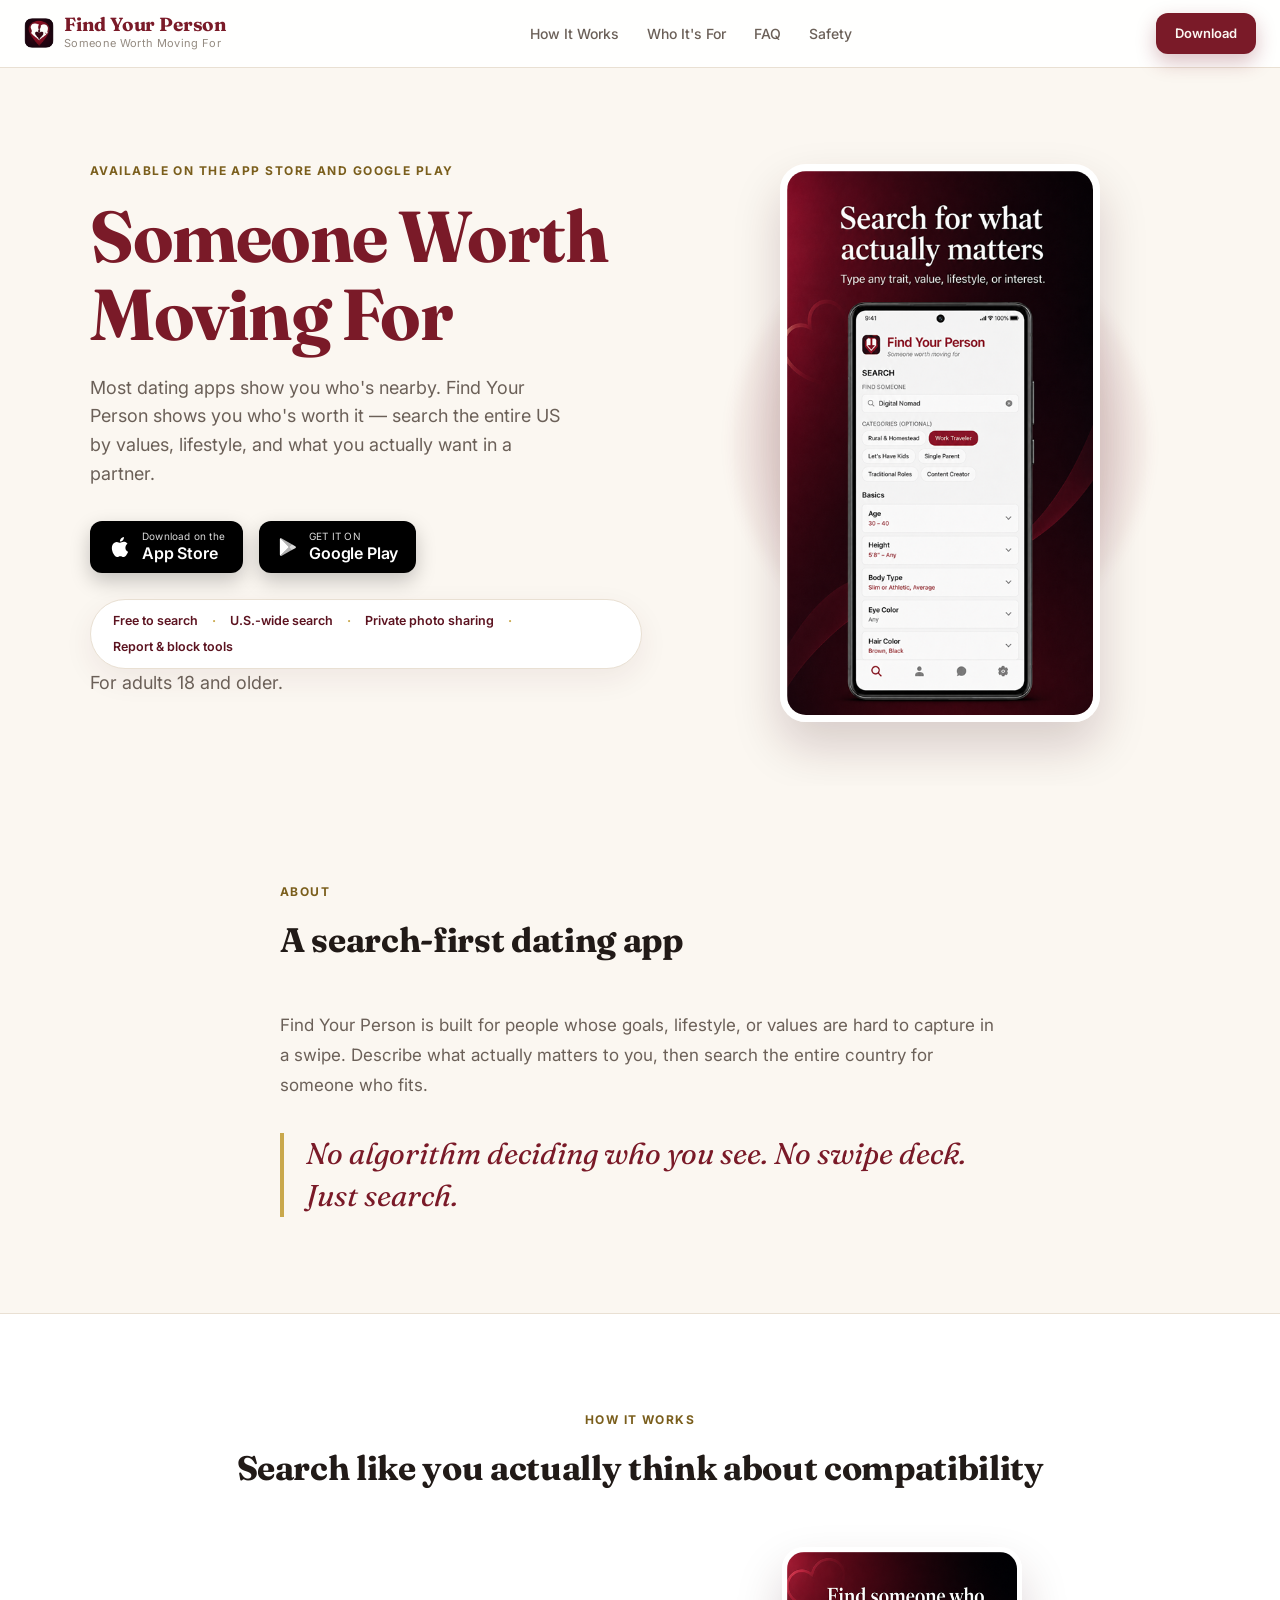
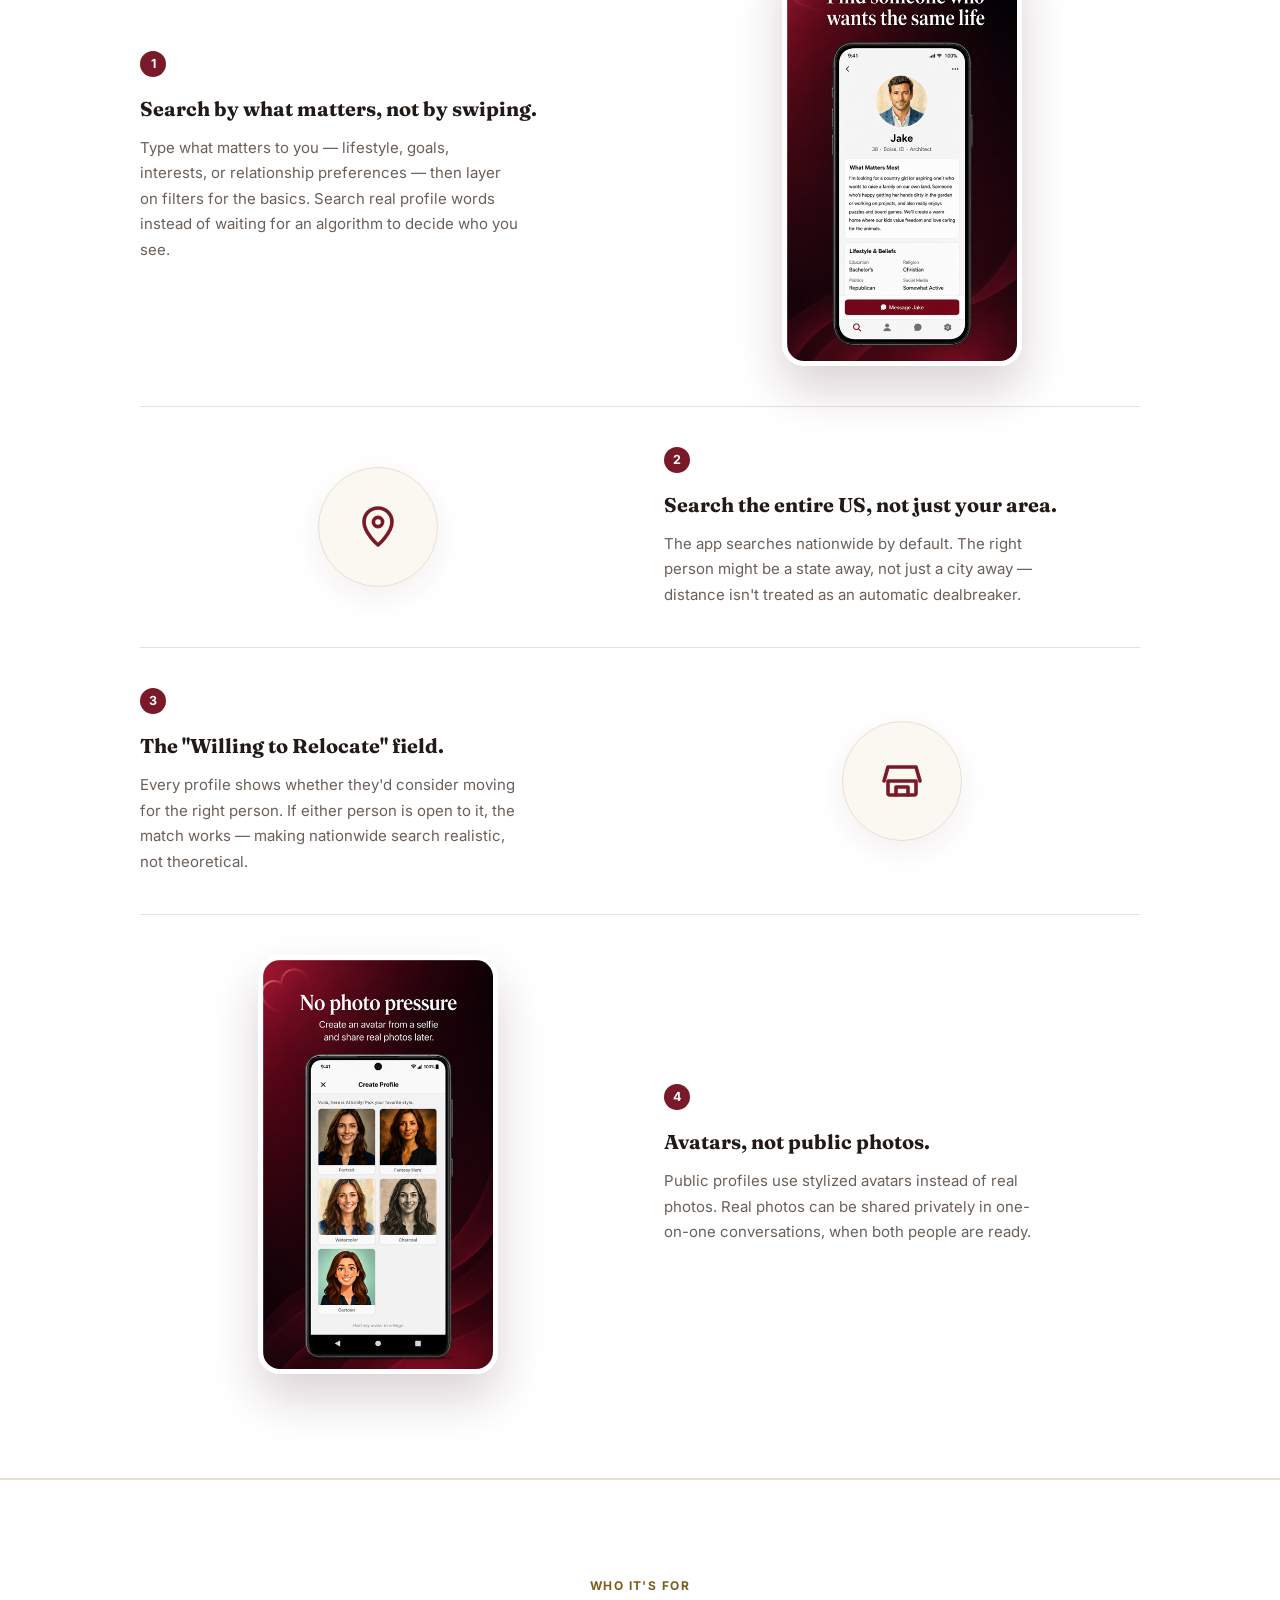
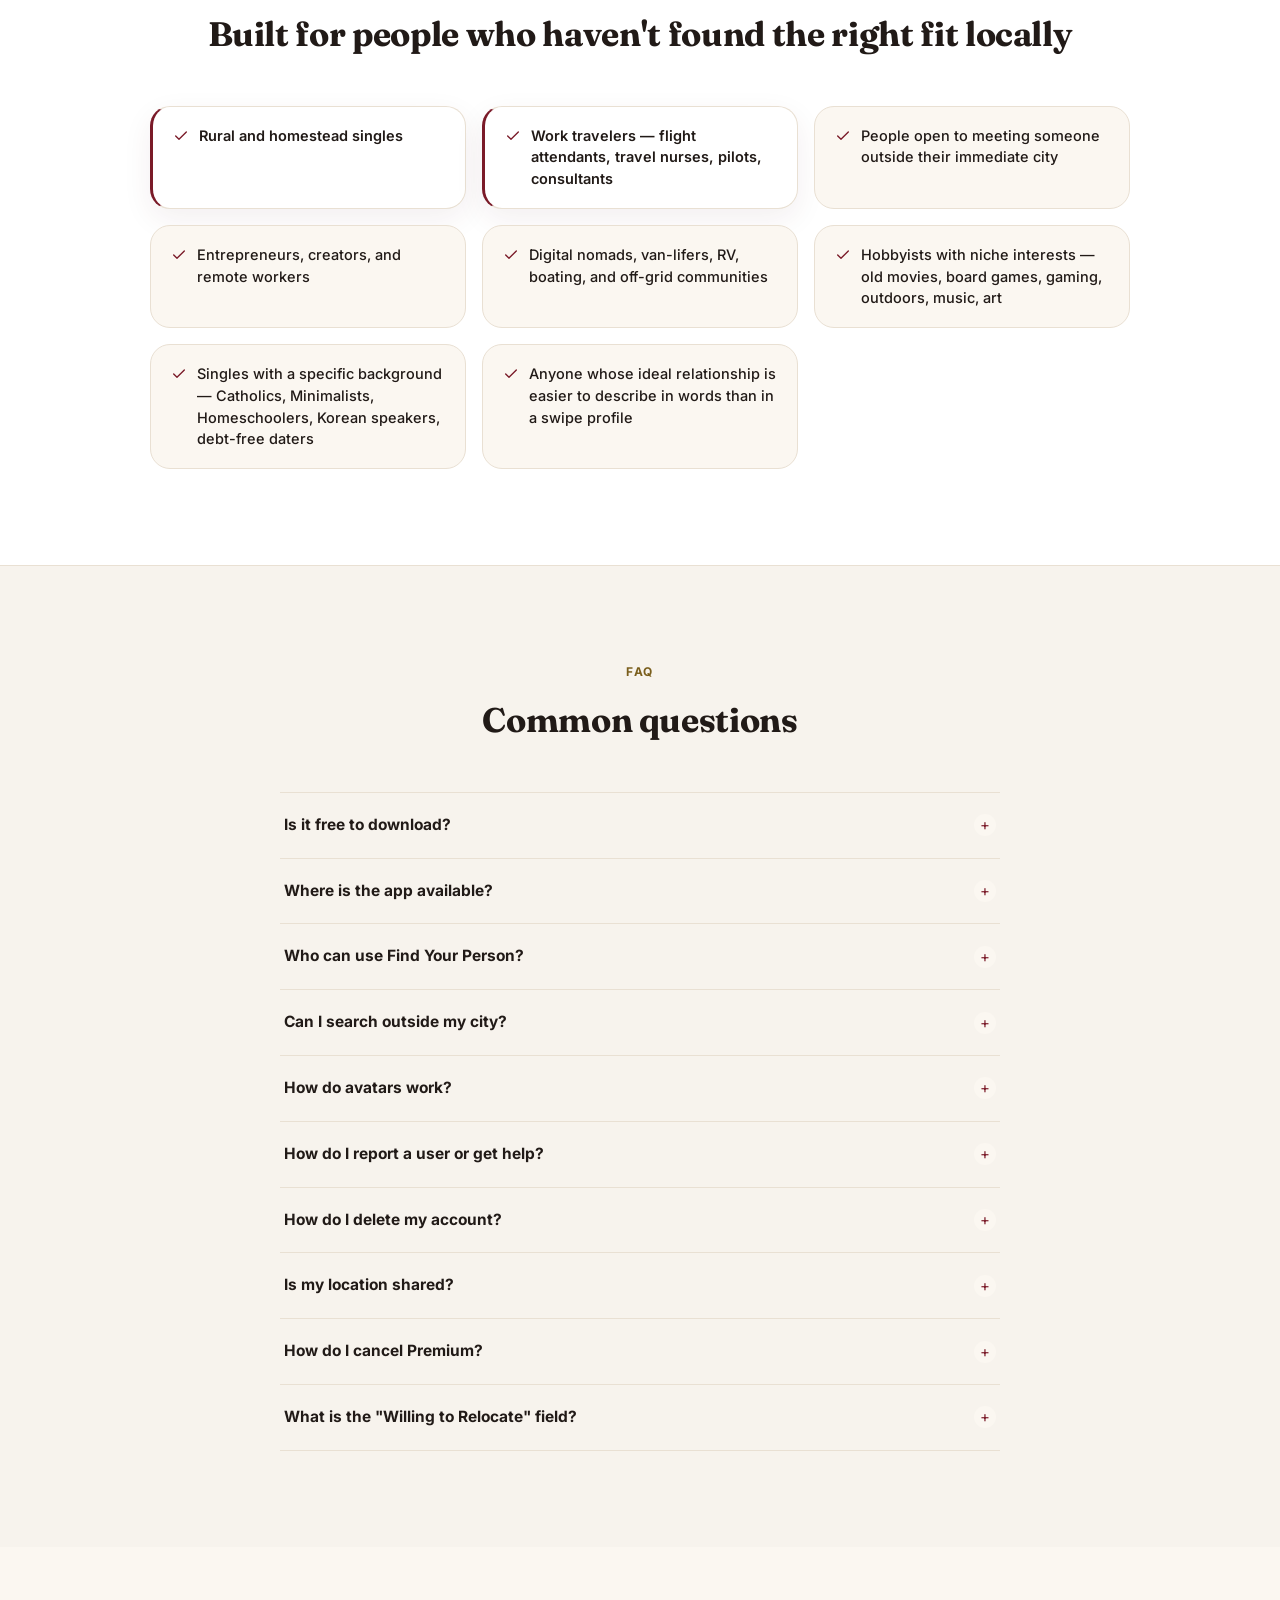
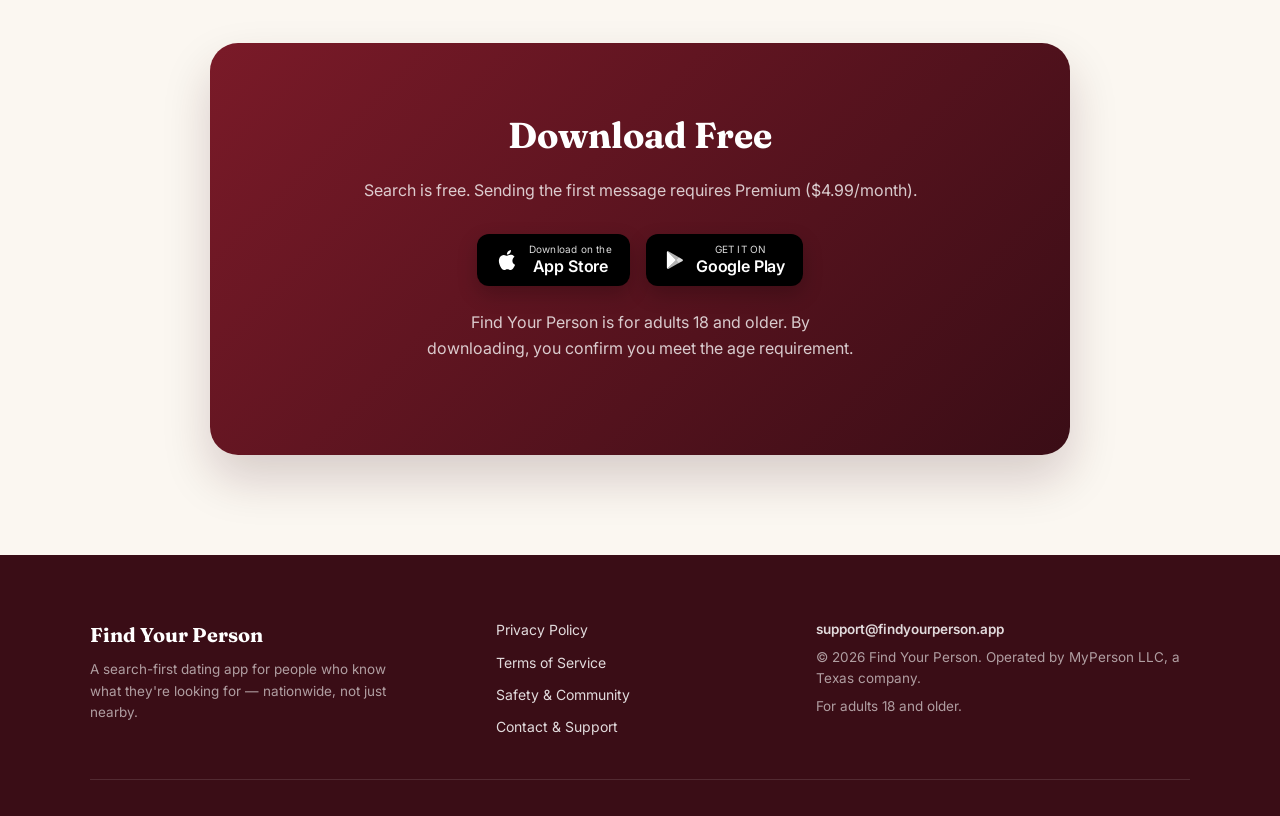
==== index.html @ e1aec599 "Fix rendering bugs and restore spec-accurate copy from the redesign Icons were sized only via percen" ====
<!DOCTYPE html>
<html lang="en">
<head>
  <meta charset="UTF-8" />
  <meta name="viewport" content="width=device-width, initial-scale=1.0" />
  <title>Find Your Person — Search-First Dating App | Someone Worth Moving For</title>
  <meta name="description" content="A dating app that lets you search the entire US by values, lifestyle, and interests — not just location. Find someone truly compatible, not just nearby. For adults 18 and older." />

  <link rel="icon" type="image/svg+xml" href="favicon.svg" />
  <link rel="icon" type="image/png" sizes="32x32" href="favicon-32.png" />
  <link rel="icon" type="image/png" sizes="16x16" href="favicon-16.png" />
  <link rel="apple-touch-icon" sizes="180x180" href="apple-touch-icon.png" />

  <!-- Smart App Banner (iOS Safari) -->
  <meta name="apple-itunes-app" content="app-id=6770636823" />

  <!-- OpenGraph -->
  <meta property="og:type" content="website" />
  <meta property="og:url" content="https://findyourperson.app/" />
  <meta property="og:title" content="Find Your Person — Someone Worth Moving For" />
  <meta property="og:description" content="Search the entire US by values, lifestyle, and interests. Find someone truly compatible, not just nearby. For adults 18 and older." />
  <meta property="og:image" content="https://findyourperson.app/img/og-preview.png" />
  <meta property="og:image:width" content="1200" />
  <meta property="og:image:height" content="630" />
  <meta property="og:site_name" content="Find Your Person" />

  <!-- Twitter -->
  <meta name="twitter:card" content="summary_large_image" />
  <meta name="twitter:title" content="Find Your Person — Someone Worth Moving For" />
  <meta name="twitter:description" content="Search the entire US by values, lifestyle, and interests. For adults 18 and older." />
  <meta name="twitter:image" content="https://findyourperson.app/img/og-preview.png" />

  <link rel="preconnect" href="https://fonts.googleapis.com" />
  <link rel="preconnect" href="https://fonts.gstatic.com" crossorigin />
  <link href="https://fonts.googleapis.com/css2?family=Fraunces:opsz,wght@9..144,600;9..144,700&family=Inter:wght@400;500;600;700&display=swap" rel="stylesheet" />

  <link rel="stylesheet" href="styles.css" />

  <script type="application/ld+json">
  {
    "@context": "https://schema.org",
    "@type": "FAQPage",
    "mainEntity": [
      {
        "@type": "Question",
        "name": "Is it free to download?",
        "acceptedAnswer": { "@type": "Answer", "text": "Yes. Find Your Person is free to download and free to search. Sending the first message to someone requires a Premium subscription ($4.99/month). Replying to messages is always free." }
      },
      {
        "@type": "Question",
        "name": "Where is the app available?",
        "acceptedAnswer": { "@type": "Answer", "text": "Find Your Person is available now on both iOS and Android — download it on the App Store or get it on Google Play." }
      },
      {
        "@type": "Question",
        "name": "Who can use Find Your Person?",
        "acceptedAnswer": { "@type": "Answer", "text": "Find Your Person is for adults 18 and older only. You must confirm your age at sign-up. Users who do not meet the age requirement are not permitted to use the service." }
      },
      {
        "@type": "Question",
        "name": "Can I search outside my city?",
        "acceptedAnswer": { "@type": "Answer", "text": "Yes — that's the point. The app searches the entire United States by default, not just your local area. You can find compatible people across any city or state." }
      },
      {
        "@type": "Question",
        "name": "How do avatars work?",
        "acceptedAnswer": { "@type": "Answer", "text": "Instead of public photos, Find Your Person creates a stylized AI avatar from a selfie you upload. Your avatar — not your real photo — is what appears on your public profile. You can choose to share real photos privately in one-on-one conversations once you're ready." }
      },
      {
        "@type": "Question",
        "name": "How do I report a user or get help?",
        "acceptedAnswer": { "@type": "Answer", "text": "You can report any user directly from their profile inside the app. For additional help, email us at support@findyourperson.app. We aim to respond within 1–2 business days." }
      },
      {
        "@type": "Question",
        "name": "How do I delete my account?",
        "acceptedAnswer": { "@type": "Answer", "text": "You can delete your account from inside the app. For help, email support@findyourperson.app." }
      },
      {
        "@type": "Question",
        "name": "Is my location shared?",
        "acceptedAnswer": { "@type": "Answer", "text": "Your exact address is never shared. Other users only see a general area based on your zip code, and you can hide it down to state-level in Settings → Privacy. See our Privacy Policy for full details." }
      },
      {
        "@type": "Question",
        "name": "How do I cancel Premium?",
        "acceptedAnswer": { "@type": "Answer", "text": "On iOS, Premium subscriptions are managed through your Apple account and can be canceled in iOS subscription settings. On Android, they're managed through your Google account and can be canceled in Google Play subscription settings." }
      },
      {
        "@type": "Question",
        "name": "What is the \"Willing to Relocate\" field?",
        "acceptedAnswer": { "@type": "Answer", "text": "Every profile includes a field indicating whether the person would consider relocating for the right relationship. If either person is willing to move, the match is viable — it's what makes nationwide compatibility realistic rather than theoretical." }
      }
    ]
  }
  </script>
</head>
<body>

  <nav>
    <a class="nav-brand" href="index.html">
      <img class="nav-icon" src="icon-192.png" alt="" width="30" height="30" />
      <span class="nav-brand-text">
        <span class="wordmark">Find Your Person</span>
        <span class="tagline">Someone Worth Moving For</span>
      </span>
    </a>
    <ul class="nav-links">
      <li><a href="#how-it-works">How It Works</a></li>
      <li><a href="#who-its-for">Who It's For</a></li>
      <li><a href="#faq">FAQ</a></li>
      <li><a href="safety.html">Safety</a></li>
    </ul>
    <a class="btn btn-primary btn-sm" href="#get-the-app">Download</a>
  </nav>

  <!-- HERO -->
  <section class="hero">
    <div class="hero-inner">
      <div class="hero-grid">
        <div class="hero-copy">
          <span class="hero-eyebrow">Available on the App Store and Google Play</span>
          <h1>Someone Worth Moving For</h1>
          <p>
            Most dating apps show you who's nearby. Find Your Person shows you who's worth
            it — search the entire US by values, lifestyle, and what you actually want in
            a partner.
          </p>
          <div class="badge-row" id="get-the-app">
            <a class="store-badge" href="https://apps.apple.com/app/find-your-person/id6770636823" target="_blank" rel="noopener">
              <svg width="24" height="24" viewBox="0 0 24 24" fill="white"><path d="M18.71 19.5c-.83 1.24-1.71 2.45-3.05 2.47-1.34.03-1.77-.79-3.29-.79-1.53 0-2 .77-3.27.82-1.31.05-2.3-1.32-3.14-2.53C4.25 17 2.94 12.45 4.7 9.39c.87-1.52 2.43-2.48 4.12-2.51 1.28-.02 2.5.87 3.29.87.78 0 2.26-1.07 3.8-.91.65.03 2.47.26 3.64 1.98-.09.06-2.17 1.28-2.15 3.81.03 3.02 2.65 4.03 2.68 4.04-.03.07-.42 1.44-1.38 2.83M13 3.5c.73-.83 1.94-1.46 2.94-1.5.13 1.17-.34 2.35-1.04 3.19-.69.85-1.83 1.51-2.95 1.42-.15-1.15.41-2.35 1.05-3.11z"/></svg>
              <span>
                <span class="badge-label">Download on the</span>
                <span class="badge-store">App Store</span>
              </span>
            </a>
            <a class="store-badge" href="https://play.google.com/store/apps/details?id=com.myperson" target="_blank" rel="noopener">
              <svg width="22" height="22" viewBox="0 0 24 24" fill="white"><path d="M3.61 2.51c-.31.32-.5.82-.5 1.46v16.06c0 .64.19 1.14.5 1.46l.11.1L13 12.32v-.24L3.72 2.41l-.11.1z"/><path d="M16.13 15.47l-3.13-3.15v-.24l3.13-3.15.07.04 3.71 2.11c1.06.6 1.06 1.59 0 2.19l-3.71 2.11-.07.09z" opacity=".85"/><path d="M16.2 15.38L13 12.2 3.61 21.62c.35.37.93.42 1.58.05l11.01-6.29" opacity=".7"/><path d="M16.2 9.02L5.19 2.73c-.65-.37-1.23-.32-1.58.05L13 12.2l3.2-3.18z" opacity=".7"/></svg>
              <span>
                <span class="badge-label">GET IT ON</span>
                <span class="badge-store">Google Play</span>
              </span>
            </a>
          </div>
          <div class="trust-strip">
            <span>Free to search</span><span class="dot">&middot;</span>
            <span>U.S.-wide search</span><span class="dot">&middot;</span>
            <span>Private photo sharing</span><span class="dot">&middot;</span>
            <span>Report &amp; block tools</span>
          </div>
          <p class="hero-age-note">For adults 18 and older.</p>
        </div>
        <div class="hero-visual">
          <div class="hero-glow"></div>
          <div class="phone-frame">
            <img class="phone-main-single" src="img/screenshot-search.png" alt="Search screen — search the entire US by values and lifestyle" width="320" height="569" />
          </div>
        </div>
      </div>
    </div>
  </section>

  <!-- ABOUT -->
  <section class="about-section">
    <div class="about-inner">
      <p class="section-label">About</p>
      <h2 class="section-title">A search-first dating app</h2>
      <p class="about-body">
        Find Your Person is built for people whose goals, lifestyle, or values are hard to
        capture in a swipe. Describe what actually matters to you, then search the entire
        country for someone who fits.
      </p>
      <p class="about-quote">No algorithm deciding who you see. No swipe deck. Just search.</p>
    </div>
  </section>

  <!-- HOW IT WORKS -->
  <section class="explainer" id="how-it-works">
    <div class="explainer-inner">
      <p class="section-label">How It Works</p>
      <h2 class="section-title">Search like you actually think about compatibility</h2>
      <div class="steps-list">

        <div class="step-row">
          <div class="step-text">
            <span class="step-number">1</span>
            <strong>Search by what matters, not by swiping.</strong>
            <p>Type what matters to you — lifestyle, goals, interests, or relationship preferences — then layer on filters for the basics. Search real profile words instead of waiting for an algorithm to decide who you see.</p>
          </div>
          <div class="step-visual">
            <img class="phone-screen" src="img/screenshot-profile.png" alt="Profile view showing detailed lifestyle and personality information" width="260" height="462" />
          </div>
        </div>

        <div class="step-row step-row--reverse">
          <div class="step-text">
            <span class="step-number">2</span>
            <strong>Search the entire US, not just your area.</strong>
            <p>The app searches nationwide by default. The right person might be a state away, not just a city away — distance isn't treated as an automatic dealbreaker.</p>
          </div>
          <div class="step-visual step-visual--icon">
            <span class="step-icon-lg" aria-hidden="true">
              <svg class="icon" width="48" height="48" viewBox="0 0 24 24" fill="none" stroke="currentColor" stroke-width="1.8" stroke-linecap="round" stroke-linejoin="round"><path d="M12 21s-7-6.1-7-11.5A7 7 0 0 1 19 9.5C19 14.9 12 21 12 21z"/><circle cx="12" cy="9.5" r="2.3"/></svg>
            </span>
          </div>
        </div>

        <div class="step-row">
          <div class="step-text">
            <span class="step-number">3</span>
            <strong>The "Willing to Relocate" field.</strong>
            <p>Every profile shows whether they'd consider moving for the right person. If either person is open to it, the match works — making nationwide search realistic, not theoretical.</p>
          </div>
          <div class="step-visual step-visual--icon">
            <span class="step-icon-lg" aria-hidden="true">
              <svg class="icon" width="48" height="48" viewBox="0 0 24 24" fill="none" stroke="currentColor" stroke-width="1.8" stroke-linecap="round" stroke-linejoin="round"><path d="M3 12l2-7h14l2 7"/><path d="M5 12h14v6a1 1 0 0 1-1 1H6a1 1 0 0 1-1-1v-6z"/><path d="M9 19v-4h6v4"/></svg>
            </span>
          </div>
        </div>

        <div class="step-row step-row--reverse">
          <div class="step-text">
            <span class="step-number">4</span>
            <strong>Avatars, not public photos.</strong>
            <p>Public profiles use stylized avatars instead of real photos. Real photos can be shared privately in one-on-one conversations, when both people are ready.</p>
          </div>
          <div class="step-visual">
            <img class="phone-screen" src="img/screenshot-avatars.png" alt="AI avatar selection — choose a style generated from your selfie" width="260" height="462" />
          </div>
        </div>

      </div>
    </div>
  </section>

  <!-- WHO IT'S FOR -->
  <section class="who-section" id="who-its-for">
    <div class="who-inner">
      <p class="section-label">Who It's For</p>
      <h2 class="section-title">Built for people who haven't found the right fit locally</h2>
      <div class="who-grid">
        <div class="who-item who-item--priority">
          <svg class="icon" width="16" height="16" viewBox="0 0 24 24" fill="none" stroke="currentColor" stroke-width="2" stroke-linecap="round" stroke-linejoin="round"><path d="M20 6L9 17l-5-5"/></svg>
          Rural and homestead singles
        </div>
        <div class="who-item who-item--priority">
          <svg class="icon" width="16" height="16" viewBox="0 0 24 24" fill="none" stroke="currentColor" stroke-width="2" stroke-linecap="round" stroke-linejoin="round"><path d="M20 6L9 17l-5-5"/></svg>
          Work travelers — flight attendants, travel nurses, pilots, consultants
        </div>
        <div class="who-item">
          <svg class="icon" width="16" height="16" viewBox="0 0 24 24" fill="none" stroke="currentColor" stroke-width="2" stroke-linecap="round" stroke-linejoin="round"><path d="M20 6L9 17l-5-5"/></svg>
          People open to meeting someone outside their immediate city
        </div>
        <div class="who-item">
          <svg class="icon" width="16" height="16" viewBox="0 0 24 24" fill="none" stroke="currentColor" stroke-width="2" stroke-linecap="round" stroke-linejoin="round"><path d="M20 6L9 17l-5-5"/></svg>
          Entrepreneurs, creators, and remote workers
        </div>
        <div class="who-item">
          <svg class="icon" width="16" height="16" viewBox="0 0 24 24" fill="none" stroke="currentColor" stroke-width="2" stroke-linecap="round" stroke-linejoin="round"><path d="M20 6L9 17l-5-5"/></svg>
          Digital nomads, van-lifers, RV, boating, and off-grid communities
        </div>
        <div class="who-item">
          <svg class="icon" width="16" height="16" viewBox="0 0 24 24" fill="none" stroke="currentColor" stroke-width="2" stroke-linecap="round" stroke-linejoin="round"><path d="M20 6L9 17l-5-5"/></svg>
          Hobbyists with niche interests — old movies, board games, gaming, outdoors, music, art
        </div>
        <div class="who-item">
          <svg class="icon" width="16" height="16" viewBox="0 0 24 24" fill="none" stroke="currentColor" stroke-width="2" stroke-linecap="round" stroke-linejoin="round"><path d="M20 6L9 17l-5-5"/></svg>
          Singles with a specific background — Catholics, Minimalists, Homeschoolers, Korean speakers, debt-free daters
        </div>
        <div class="who-item">
          <svg class="icon" width="16" height="16" viewBox="0 0 24 24" fill="none" stroke="currentColor" stroke-width="2" stroke-linecap="round" stroke-linejoin="round"><path d="M20 6L9 17l-5-5"/></svg>
          Anyone whose ideal relationship is easier to describe in words than in a swipe profile
        </div>
      </div>
    </div>
  </section>

  <!-- FAQ -->
  <section class="faq-section" id="faq">
    <div class="faq-inner">
      <p class="section-label">FAQ</p>
      <h2 class="section-title">Common questions</h2>
      <div class="faq-list">
        <details class="faq-item">
          <summary>Is it free to download?<span class="chevron"></span></summary>
          <div class="faq-a">Yes. Find Your Person is free to download and free to search. Sending the first message to someone requires a Premium subscription ($4.99/month). Replying to messages is always free.</div>
        </details>
        <details class="faq-item">
          <summary>Where is the app available?<span class="chevron"></span></summary>
          <div class="faq-a">Find Your Person is available now on both iOS and Android — <a href="https://apps.apple.com/app/find-your-person/id6770636823" target="_blank" rel="noopener">download it on the App Store</a> or <a href="https://play.google.com/store/apps/details?id=com.myperson" target="_blank" rel="noopener">get it on Google Play</a>.</div>
        </details>
        <details class="faq-item">
          <summary>Who can use Find Your Person?<span class="chevron"></span></summary>
          <div class="faq-a">Find Your Person is for adults 18 and older only. You must confirm your age at sign-up. Users who do not meet the age requirement are not permitted to use the service.</div>
        </details>
        <details class="faq-item">
          <summary>Can I search outside my city?<span class="chevron"></span></summary>
          <div class="faq-a">Yes — that's the point. The app searches the entire United States by default, not just your local area. You can find compatible people across any city or state.</div>
        </details>
        <details class="faq-item">
          <summary>How do avatars work?<span class="chevron"></span></summary>
          <div class="faq-a">Instead of public photos, Find Your Person creates a stylized AI avatar from a selfie you upload. Your avatar — not your real photo — is what appears on your public profile. You can choose to share real photos privately in one-on-one conversations once you're ready.</div>
        </details>
        <details class="faq-item">
          <summary>How do I report a user or get help?<span class="chevron"></span></summary>
          <div class="faq-a">You can report any user directly from their profile inside the app. For additional help, email us at <a href="mailto:support@findyourperson.app">support@findyourperson.app</a>. We aim to respond within 1–2 business days.</div>
        </details>
        <details class="faq-item">
          <summary>How do I delete my account?<span class="chevron"></span></summary>
          <div class="faq-a">You can delete your account from inside the app. For help, email <a href="mailto:support@findyourperson.app">support@findyourperson.app</a>.</div>
        </details>
        <details class="faq-item">
          <summary>Is my location shared?<span class="chevron"></span></summary>
          <div class="faq-a">Your exact address is never shared. Other users only see a general area based on your zip code, and you can hide it down to state-level in Settings → Privacy. See our <a href="privacy.html">Privacy Policy</a> for full details.</div>
        </details>
        <details class="faq-item">
          <summary>How do I cancel Premium?<span class="chevron"></span></summary>
          <div class="faq-a">On iOS, Premium subscriptions are managed through your Apple account and can be canceled in iOS subscription settings. On Android, they're managed through your Google account and can be canceled in Google Play subscription settings.</div>
        </details>
        <details class="faq-item">
          <summary>What is the "Willing to Relocate" field?<span class="chevron"></span></summary>
          <div class="faq-a">Every profile includes a field indicating whether the person would consider relocating for the right relationship. If either person is willing to move, the match is viable — it's what makes nationwide compatibility realistic rather than theoretical.</div>
        </details>
      </div>
    </div>
  </section>

  <!-- CTA -->
  <section class="cta-section">
    <div class="cta-panel">
      <h2>Download Free</h2>
      <p>Search is free. Sending the first message requires Premium ($4.99/month).</p>
      <div class="badge-row">
        <a href="https://apps.apple.com/app/find-your-person/id6770636823" class="store-badge" target="_blank" rel="noopener">
          <svg width="24" height="24" viewBox="0 0 24 24" fill="white"><path d="M18.71 19.5c-.83 1.24-1.71 2.45-3.05 2.47-1.34.03-1.77-.79-3.29-.79-1.53 0-2 .77-3.27.82-1.31.05-2.3-1.32-3.14-2.53C4.25 17 2.94 12.45 4.7 9.39c.87-1.52 2.43-2.48 4.12-2.51 1.28-.02 2.5.87 3.29.87.78 0 2.26-1.07 3.8-.91.65.03 2.47.26 3.64 1.98-.09.06-2.17 1.28-2.15 3.81.03 3.02 2.65 4.03 2.68 4.04-.03.07-.42 1.44-1.38 2.83M13 3.5c.73-.83 1.94-1.46 2.94-1.5.13 1.17-.34 2.35-1.04 3.19-.69.85-1.83 1.51-2.95 1.42-.15-1.15.41-2.35 1.05-3.11z"/></svg>
          <span>
            <span class="badge-label">Download on the</span>
            <span class="badge-store">App Store</span>
          </span>
        </a>
        <a href="https://play.google.com/store/apps/details?id=com.myperson" class="store-badge" target="_blank" rel="noopener">
          <svg width="22" height="22" viewBox="0 0 24 24" fill="white"><path d="M3.61 2.51c-.31.32-.5.82-.5 1.46v16.06c0 .64.19 1.14.5 1.46l.11.1L13 12.32v-.24L3.72 2.41l-.11.1z"/><path d="M16.13 15.47l-3.13-3.15v-.24l3.13-3.15.07.04 3.71 2.11c1.06.6 1.06 1.59 0 2.19l-3.71 2.11-.07.09z" opacity=".85"/><path d="M16.2 15.38L13 12.2 3.61 21.62c.35.37.93.42 1.58.05l11.01-6.29" opacity=".7"/><path d="M16.2 9.02L5.19 2.73c-.65-.37-1.23-.32-1.58.05L13 12.2l3.2-3.18z" opacity=".7"/></svg>
          <span>
            <span class="badge-label">GET IT ON</span>
            <span class="badge-store">Google Play</span>
          </span>
        </a>
      </div>
      <p class="cta-age-notice">Find Your Person is for adults 18 and older. By downloading, you confirm you meet the age requirement.</p>
    </div>
  </section>

  <footer>
    <div class="footer-grid">
      <div class="footer-brand">
        <span class="wordmark">Find Your Person</span>
        <p>A search-first dating app for people who know what they're looking for — nationwide, not just nearby.</p>
      </div>
      <div class="footer-links-col">
        <a href="privacy.html">Privacy Policy</a>
        <a href="terms.html">Terms of Service</a>
        <a href="safety.html">Safety &amp; Community</a>
        <a href="contact.html">Contact &amp; Support</a>
      </div>
      <div class="footer-contact-col">
        <a href="mailto:support@findyourperson.app">support@findyourperson.app</a>
        <span>&copy; <span id="year"></span> Find Your Person. Operated by MyPerson LLC, a Texas company.</span>
        <span>For adults 18 and older.</span>
      </div>
    </div>
  </footer>

  <script src="script.js"></script>
</body>
</html>
---- styles.css ----
*, *::before, *::after { box-sizing: border-box; margin: 0; padding: 0; }

:root {
  /* Color tokens */
  --burgundy: #7A1A28;
  --burgundy-dark: #5C1320;
  --burgundy-deep: #3A0D16;
  --gold: #C9A84C;         /* decorative accent only — fails AA on cream at small sizes */
  --gold-text: #7A5E1C;    /* AA-safe (5.7:1 on cream) — use for any small/bold gold text */
  --cream: #FBF7F1;
  --bg: #F7F3ED;
  --white: #FFFFFF;
  --ink: #211A17;
  --text: var(--ink);
  --text-secondary: #6B6058;
  --text-muted: #948B81;
  --border: #E9E0D3;
  --paper: var(--white);

  /* Shadow tokens */
  --shadow-card: 0 10px 30px rgba(90, 30, 40, 0.07);
  --shadow-lift: 0 24px 48px rgba(58, 13, 22, 0.18);

  /* Radius tokens */
  --radius-button: 12px;
  --radius-card: 20px;
  --radius-pill: 999px;

  /* Type */
  --font-display: 'Fraunces', Georgia, 'Times New Roman', serif;
  --font-body: 'Inter', -apple-system, BlinkMacSystemFont, 'Segoe UI', Roboto, Helvetica, Arial, sans-serif;

  /* Layout */
  --container-max: 1100px;
  --prose-max: 720px;
  --section-pad: 96px;
  --section-pad-mobile: 56px;
}

html { scroll-behavior: smooth; }

@media (prefers-reduced-motion: reduce) {
  html { scroll-behavior: auto; }
  *, *::before, *::after {
    animation-duration: 0.001ms !important;
    animation-iteration-count: 1 !important;
    transition-duration: 0.001ms !important;
    scroll-behavior: auto !important;
  }
}

body {
  font-family: var(--font-body);
  background: var(--cream);
  color: var(--text);
  line-height: 1.6;
  font-size: 1.0625rem;
  -webkit-font-smoothing: antialiased;
  text-rendering: optimizeLegibility;
}

a { color: inherit; }

h1, h2, h3, .font-display {
  font-family: var(--font-display);
}

/* Focus states — visible everywhere, always */
a:focus-visible,
button:focus-visible,
summary:focus-visible,
.store-badge:focus-visible,
.btn:focus-visible {
  outline: 2px solid var(--burgundy);
  outline-offset: 3px;
  border-radius: 4px;
}

/* Generic buttons */
.btn {
  display: inline-flex;
  align-items: center;
  justify-content: center;
  gap: 8px;
  padding: 12px 22px;
  border-radius: var(--radius-button);
  font-family: var(--font-body);
  font-weight: 600;
  font-size: 14px;
  text-decoration: none;
  border: 1.5px solid transparent;
  cursor: pointer;
  transition: transform 0.15s ease, box-shadow 0.15s ease, background 0.2s, color 0.2s;
}
.btn-primary { background: var(--burgundy); color: var(--cream); box-shadow: 0 8px 20px rgba(122,26,40,0.28); }
.btn-primary:hover { background: var(--burgundy-dark); transform: translateY(-1px); }
.btn-secondary { background: transparent; color: var(--burgundy); border-color: var(--burgundy); }
.btn-secondary:hover { background: var(--burgundy); color: var(--cream); }
.btn-sm { padding: 9px 18px; font-size: 13px; }

/* NAV */
nav {
  background: rgba(255, 255, 255, 0.92);
  backdrop-filter: blur(10px);
  -webkit-backdrop-filter: blur(10px);
  border-bottom: 1px solid var(--border);
  padding: 0 24px;
  display: flex;
  align-items: center;
  justify-content: space-between;
  gap: 20px;
  height: 68px;
  position: sticky;
  top: 0;
  z-index: 100;
  transition: box-shadow 0.2s;
}

.nav-brand {
  display: flex;
  align-items: center;
  gap: 10px;
  text-decoration: none;
}

.nav-icon {
  width: 30px;
  height: 30px;
  border-radius: 8px;
  display: block;
}

.nav-brand-text {
  display: flex;
  flex-direction: column;
}

.nav-brand .wordmark {
  font-family: var(--font-display);
  font-size: 19px;
  font-weight: 700;
  color: var(--burgundy);
  letter-spacing: -0.01em;
  line-height: 1.1;
}

.nav-brand .tagline {
  font-size: 11px;
  color: var(--text-muted);
  letter-spacing: 0.03em;
}

.nav-links {
  display: flex;
  align-items: center;
  gap: 28px;
  list-style: none;
  flex: 1;
  justify-content: center;
}

.nav-links a {
  text-decoration: none;
  font-size: 14px;
  font-weight: 500;
  color: var(--text-secondary);
  transition: color 0.2s;
}

.nav-links a:hover { color: var(--burgundy); }

/* HERO */
.hero {
  position: relative;
  padding: 88px 24px 56px;
  overflow: hidden;
}

.hero-inner {
  max-width: var(--container-max);
  margin: 0 auto;
  position: relative;
  z-index: 1;
}

.hero-grid {
  display: grid;
  grid-template-columns: 1.05fr 0.95fr;
  gap: 48px;
  align-items: center;
}

.hero-copy { text-align: left; }

.hero-eyebrow {
  display: inline-block;
  font-size: 12px;
  font-weight: 700;
  letter-spacing: 0.12em;
  text-transform: uppercase;
  color: var(--gold-text);
  margin-bottom: 18px;
}

.hero h1 {
  font-size: clamp(2.5rem, 6vw, 4.5rem);
  font-weight: 700;
  color: var(--burgundy);
  line-height: 1.08;
  margin-bottom: 20px;
  letter-spacing: -0.02em;
}

.hero-copy p {
  font-size: 18px;
  color: var(--text-secondary);
  max-width: 480px;
  margin: 0 0 32px;
}

.badge-row {
  display: flex;
  align-items: center;
  gap: 16px;
  flex-wrap: wrap;
}

/* Official-style store badges: black, consistent height, brand marks */
.store-badge {
  display: inline-flex;
  align-items: center;
  gap: 10px;
  height: 52px;
  box-sizing: border-box;
  background: #000000;
  color: var(--white);
  text-decoration: none;
  padding: 0 18px;
  border-radius: var(--radius-button);
  font-family: var(--font-body);
  line-height: 1.3;
  box-shadow: 0 8px 20px rgba(0,0,0,0.22);
  transition: transform 0.15s ease, box-shadow 0.15s ease, background 0.2s;
}

.store-badge:hover { background: #1c1c1c; transform: translateY(-1px); box-shadow: 0 10px 24px rgba(0,0,0,0.28); }

.store-badge svg { flex-shrink: 0; }

.store-badge .badge-label { font-size: 10px; opacity: 0.85; display: block; letter-spacing: 0.02em; }
.store-badge .badge-store { font-size: 16px; font-weight: 600; display: block; letter-spacing: -0.01em; }

/* TRUST STRIP */
.trust-strip {
  display: flex;
  flex-wrap: wrap;
  align-items: center;
  gap: 6px 14px;
  background: var(--white);
  border: 1px solid var(--border);
  border-radius: var(--radius-pill);
  padding: 11px 22px;
  margin: 26px 0 0;
  width: fit-content;
  max-width: 100%;
  box-shadow: var(--shadow-card);
}

.trust-strip span {
  font-size: 12.5px;
  font-weight: 600;
  color: var(--burgundy-dark);
  white-space: nowrap;
}

.trust-strip .dot {
  color: var(--gold);
  font-weight: 700;
}

.hero-age-note {
  font-size: 12.5px;
  color: var(--text-muted);
  margin-top: 14px;
}

/* HERO VISUAL */
.hero-visual {
  position: relative;
  display: flex;
  align-items: center;
  justify-content: center;
  min-height: 440px;
}

.hero-glow {
  position: absolute;
  width: 420px;
  height: 420px;
  background: radial-gradient(circle, rgba(201,168,76,0.28) 0%, rgba(122,26,40,0.14) 55%, rgba(122,26,40,0) 75%);
  filter: blur(6px);
  border-radius: 50%;
  z-index: 0;
}

.phone-frame {
  position: relative;
  z-index: 1;
}

.phone-main-single {
  display: block;
  width: 320px;
  max-width: 100%;
  height: auto;
  border-radius: 26px;
  border: 7px solid var(--white);
  box-shadow: var(--shadow-lift);
}

/* Safety cap: no inline icon should ever render larger than this */
.icon {
  display: block;
  max-width: 48px;
  max-height: 48px;
}

/* SECTION LABELS / TITLES */
.section-label {
  text-align: center;
  font-size: 12px;
  font-weight: 700;
  letter-spacing: 0.12em;
  text-transform: uppercase;
  color: var(--gold-text);
  margin-bottom: 12px;
}

.section-title {
  text-align: center;
  font-family: var(--font-display);
  font-size: clamp(24px, 3.6vw, 34px);
  font-weight: 700;
  color: var(--text);
  margin-bottom: 44px;
  letter-spacing: -0.01em;
}

/* ABOUT SECTION */
.about-section {
  padding: var(--section-pad) 24px;
}
.about-inner { max-width: var(--prose-max); margin: 0 auto; text-align: left; }
.about-inner .section-label,
.about-inner .section-title { text-align: left; }
.about-body {
  font-size: 17px;
  color: var(--text-secondary);
  line-height: 1.75;
}
.about-quote {
  font-family: var(--font-display);
  font-style: italic;
  font-size: clamp(22px, 3vw, 30px);
  color: var(--burgundy);
  border-left: 4px solid var(--gold);
  padding-left: 22px;
  margin: 32px 0 0;
  line-height: 1.4;
}

/* HOW IT WORKS — EXPLAINER */
.explainer {
  background: var(--white);
  border-top: 1px solid var(--border);
  border-bottom: 1px solid var(--border);
  padding: var(--section-pad) 24px;
}
.explainer-inner { max-width: 1000px; margin: 0 auto; }

.steps-list {
  display: flex;
  flex-direction: column;
  margin-top: 8px;
}

.step-row {
  display: grid;
  grid-template-columns: 1fr 1fr;
  gap: 48px;
  align-items: center;
  padding: 40px 0;
  border-bottom: 1px solid var(--border);
}
.step-row:last-child { border-bottom: none; padding-bottom: 8px; }
.step-row:first-child { padding-top: 8px; }

.step-row--reverse .step-text { order: 2; }
.step-row--reverse .step-visual { order: 1; }

.step-number {
  width: 26px;
  height: 26px;
  background: var(--burgundy);
  color: var(--white);
  border-radius: 50%;
  display: flex;
  align-items: center;
  justify-content: center;
  font-size: 12.5px;
  font-weight: 700;
  flex-shrink: 0;
  margin-bottom: 16px;
}

.step-text strong {
  display: block;
  font-family: var(--font-display);
  font-size: 20px;
  color: var(--text);
  margin-bottom: 10px;
}

.step-text p {
  font-size: 15px;
  color: var(--text-secondary);
  line-height: 1.7;
  margin: 0;
  max-width: 42ch;
}

.step-visual {
  display: flex;
  align-items: center;
  justify-content: center;
}

.step-visual .phone-screen {
  display: block;
  width: 100%;
  max-width: 240px;
  height: auto;
  border-radius: 22px;
  border: 5px solid var(--white);
  box-shadow: var(--shadow-lift);
}

.step-icon-lg {
  width: 120px;
  height: 120px;
  max-width: 120px;
  max-height: 120px;
  border-radius: 50%;
  background: var(--cream);
  border: 1px solid var(--border);
  display: flex;
  align-items: center;
  justify-content: center;
  box-shadow: var(--shadow-card);
  color: var(--burgundy);
}

/* WHO IT'S FOR — 3-column grid */
.who-section {
  background: var(--white);
  border-top: 1px solid var(--border);
  border-bottom: 1px solid var(--border);
  padding: var(--section-pad) 24px;
}
.who-inner { max-width: 980px; margin: 0 auto; }
.who-grid {
  display: grid;
  grid-template-columns: repeat(auto-fit, minmax(260px, 1fr));
  gap: 16px;
  margin-top: 8px;
  list-style: none;
}
.who-item {
  list-style: none;
  background: var(--cream);
  border: 1px solid var(--border);
  border-radius: var(--radius-card);
  padding: 18px 20px;
  font-size: 14.5px;
  font-weight: 500;
  color: var(--text);
  line-height: 1.5;
  display: flex;
  align-items: flex-start;
  gap: 10px;
}
.who-item svg {
  width: 16px;
  height: 16px;
  margin-top: 3px;
  flex-shrink: 0;
  color: var(--burgundy);
}
.who-item--priority {
  background: var(--white);
  border-left: 3px solid var(--burgundy);
  font-weight: 600;
  box-shadow: var(--shadow-card);
}

/* FAQ */
.faq-section {
  padding: var(--section-pad) 24px;
  background: var(--bg);
}
.faq-inner { max-width: var(--prose-max); margin: 0 auto; }
.faq-list { margin-top: 8px; }

.faq-item {
  border-bottom: 1px solid var(--border);
}
.faq-item:first-child { border-top: 1px solid var(--border); }

.faq-item summary {
  cursor: pointer;
  list-style: none;
  font-size: 15.5px;
  font-weight: 700;
  color: var(--text);
  padding: 20px 4px;
  display: flex;
  justify-content: space-between;
  align-items: center;
  gap: 16px;
}
.faq-item summary::-webkit-details-marker { display: none; }
.faq-item summary::marker { display: none; content: ""; }

.faq-item .chevron {
  flex-shrink: 0;
  width: 22px;
  height: 22px;
  border-radius: 50%;
  background: var(--cream);
  color: var(--burgundy);
  display: flex;
  align-items: center;
  justify-content: center;
  font-size: 15px;
  font-weight: 400;
  transition: transform 0.2s;
}
.faq-item .chevron::before { content: "+"; }
.faq-item[open] .chevron::before { content: "\2212"; }

.faq-a {
  padding: 0 4px 20px;
  font-size: 15px;
  color: var(--text-secondary);
  line-height: 1.65;
}
.faq-a a { color: var(--burgundy); text-decoration: none; }
.faq-a a:hover { text-decoration: underline; }

/* CTA SECTION */
.cta-section {
  padding: var(--section-pad) 24px 100px;
  text-align: center;
}
.cta-panel {
  max-width: 860px;
  margin: 0 auto;
  padding: 64px 40px;
  border-radius: 28px;
  background: linear-gradient(135deg, var(--burgundy) 0%, var(--burgundy-deep) 100%);
  box-shadow: var(--shadow-lift);
  color: var(--white);
}

.cta-panel h2 {
  font-size: clamp(24px, 3.6vw, 36px);
  font-weight: 700;
  color: var(--white);
  margin-bottom: 14px;
}

.cta-panel p {
  font-size: 16px;
  color: rgba(255,255,255,0.78);
  margin-bottom: 30px;
}

.cta-panel .badge-row { justify-content: center; }

.cta-age-notice {
  margin-top: 24px;
  font-size: 13.5px;
  color: rgba(255,255,255,0.65);
  max-width: 440px;
  margin-left: auto;
  margin-right: auto;
}

/* FOOTER — three column */
footer {
  background: var(--burgundy-deep);
  color: rgba(255,255,255,0.7);
  padding: 64px 24px 36px;
  font-size: 13px;
}

footer a {
  color: rgba(255,255,255,0.85);
  text-decoration: none;
  transition: color 0.2s;
}

footer a:hover { color: var(--white); }

.footer-grid {
  display: grid;
  grid-template-columns: 1.3fr 1fr 1.3fr;
  gap: 32px;
  max-width: var(--container-max);
  margin: 0 auto;
  text-align: left;
  padding-bottom: 40px;
  border-bottom: 1px solid rgba(255,255,255,0.12);
}

.footer-brand .wordmark {
  font-family: var(--font-display);
  font-size: 20px;
  font-weight: 700;
  color: var(--white);
  display: block;
  margin-bottom: 8px;
}
.footer-brand p {
  font-size: 13.5px;
  color: rgba(255,255,255,0.6);
  line-height: 1.6;
  max-width: 320px;
}

.footer-links-col {
  display: flex;
  flex-direction: column;
  gap: 10px;
}
.footer-links-col a { font-size: 14px; }

.footer-contact-col {
  display: flex;
  flex-direction: column;
  gap: 6px;
  font-size: 13.5px;
  color: rgba(255,255,255,0.6);
  line-height: 1.6;
}
.footer-contact-col a { font-weight: 600; }

.footer-meta {
  max-width: var(--container-max);
  margin: 24px auto 0;
  text-align: center;
  font-size: 12.5px;
  color: rgba(255,255,255,0.5);
}

/* LEGAL PAGES */
.legal-header {
  background: rgba(255, 255, 255, 0.92);
  backdrop-filter: blur(10px);
  -webkit-backdrop-filter: blur(10px);
  border-bottom: 1px solid var(--border);
  padding: 0 24px;
  display: flex;
  align-items: center;
  height: 68px;
  position: sticky;
  top: 0;
  z-index: 100;
}

.legal-page {
  max-width: 700px;
  margin: 56px auto;
  padding: 0 24px 88px;
}

.legal-page h1 {
  font-size: 32px;
  font-weight: 700;
  color: var(--burgundy);
  margin-bottom: 6px;
  letter-spacing: -0.01em;
}

.legal-page .effective {
  font-size: 13px;
  color: var(--text-muted);
  font-style: italic;
  margin-bottom: 32px;
  display: block;
}

.legal-page p {
  font-size: 15px;
  color: var(--text);
  line-height: 1.75;
  margin-bottom: 16px;
}

.legal-page h2 {
  font-size: 18px;
  font-weight: 700;
  color: var(--burgundy-dark);
  margin-top: 36px;
  margin-bottom: 12px;
}

.legal-page h3 {
  font-size: 14px;
  font-weight: 700;
  color: var(--text-secondary);
  margin-top: 20px;
  margin-bottom: 10px;
}

.legal-page ul {
  padding-left: 20px;
  margin-bottom: 16px;
}

.legal-page ul li {
  font-size: 15px;
  color: var(--text);
  line-height: 1.75;
  margin-bottom: 8px;
}

.legal-page a { color: var(--burgundy); }

/* CONTACT PAGE */
.contact-page {
  max-width: 560px;
  margin: 96px auto;
  padding: 0 24px 88px;
  text-align: center;
}

.contact-page h1 {
  font-size: 34px;
  font-weight: 700;
  color: var(--burgundy);
  margin-bottom: 16px;
  letter-spacing: -0.01em;
}

.contact-page p {
  font-size: 16px;
  color: var(--text-secondary);
  margin-bottom: 32px;
  line-height: 1.7;
}

.contact-email {
  display: inline-block;
  font-size: 19px;
  font-weight: 600;
  color: var(--burgundy);
  text-decoration: none;
  border-bottom: 2px solid var(--gold);
  padding-bottom: 3px;
  transition: color 0.2s;
}

.contact-email:hover { color: var(--burgundy-dark); }

.contact-note {
  margin-top: 44px;
  font-size: 14px;
  color: var(--text-muted);
  line-height: 1.7;
}

/* RESPONSIVE */
@media (max-width: 900px) {
  .footer-grid { grid-template-columns: 1fr; text-align: center; }
  .footer-brand p { max-width: none; margin: 0 auto; }
  .footer-links-col { align-items: center; }
}

@media (max-width: 860px) {
  .hero-grid { grid-template-columns: 1fr; }
  .hero-copy { text-align: center; }
  .hero-copy p { margin-left: auto; margin-right: auto; }
  .badge-row { justify-content: center; }
  .trust-strip { margin-left: auto; margin-right: auto; }
  .hero-visual { margin-top: 44px; min-height: auto; }
  .about-inner { text-align: center; }
  .about-inner .section-label,
  .about-inner .section-title { text-align: center; }
  .about-quote { text-align: left; }

  .step-row {
    grid-template-columns: 1fr;
    gap: 28px;
    padding: 28px 0;
    text-align: center;
  }
  .step-row--reverse .step-text,
  .step-row--reverse .step-visual { order: initial; }
  .step-number { margin-left: auto; margin-right: auto; }
  .step-text p { max-width: 48ch; margin-left: auto; margin-right: auto; }
}

@media (max-width: 760px) {
  .nav-links { display: none; }
  :root { --section-pad: var(--section-pad-mobile); }
}

@media (max-width: 480px) {
  .hero { padding: 56px 20px 44px; }
  .phone-main-single { width: 260px; }
  .cta-panel { padding: 48px 24px; }
  .nav-brand .tagline { display: none; }
}
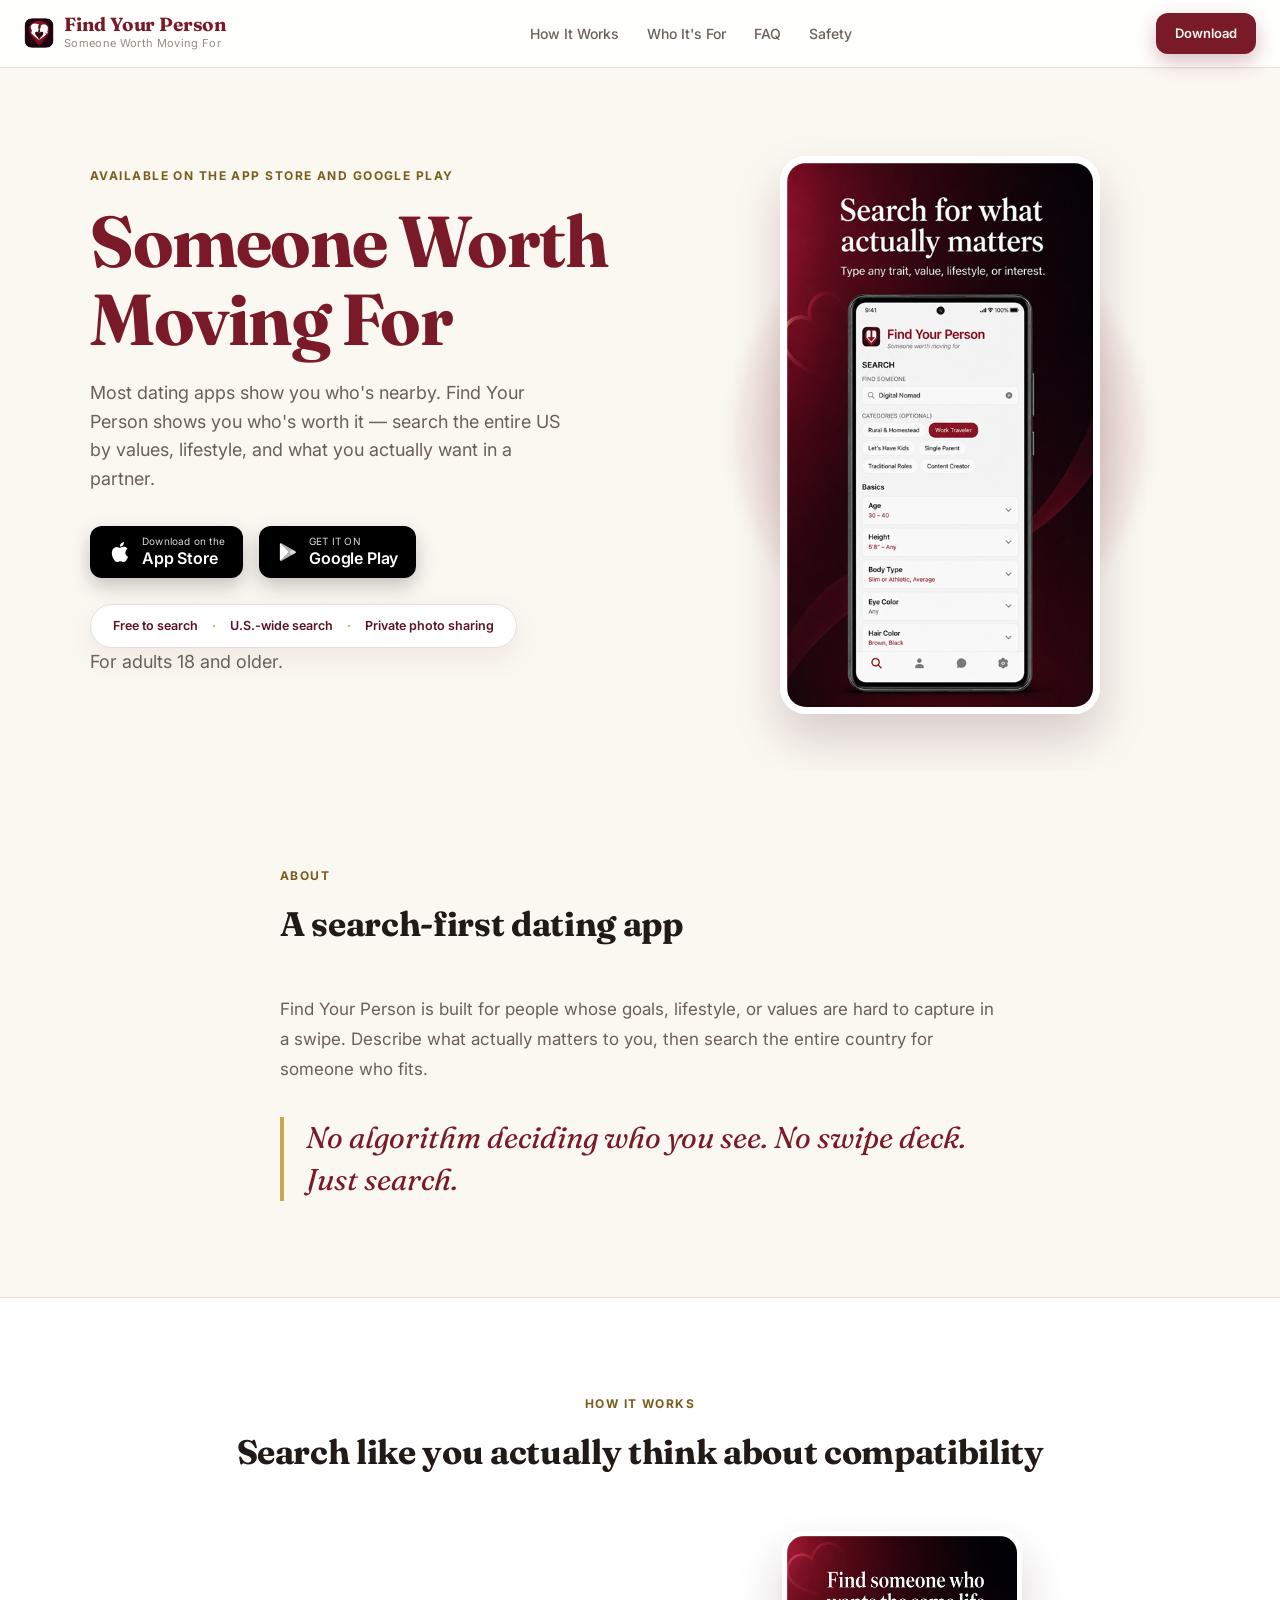
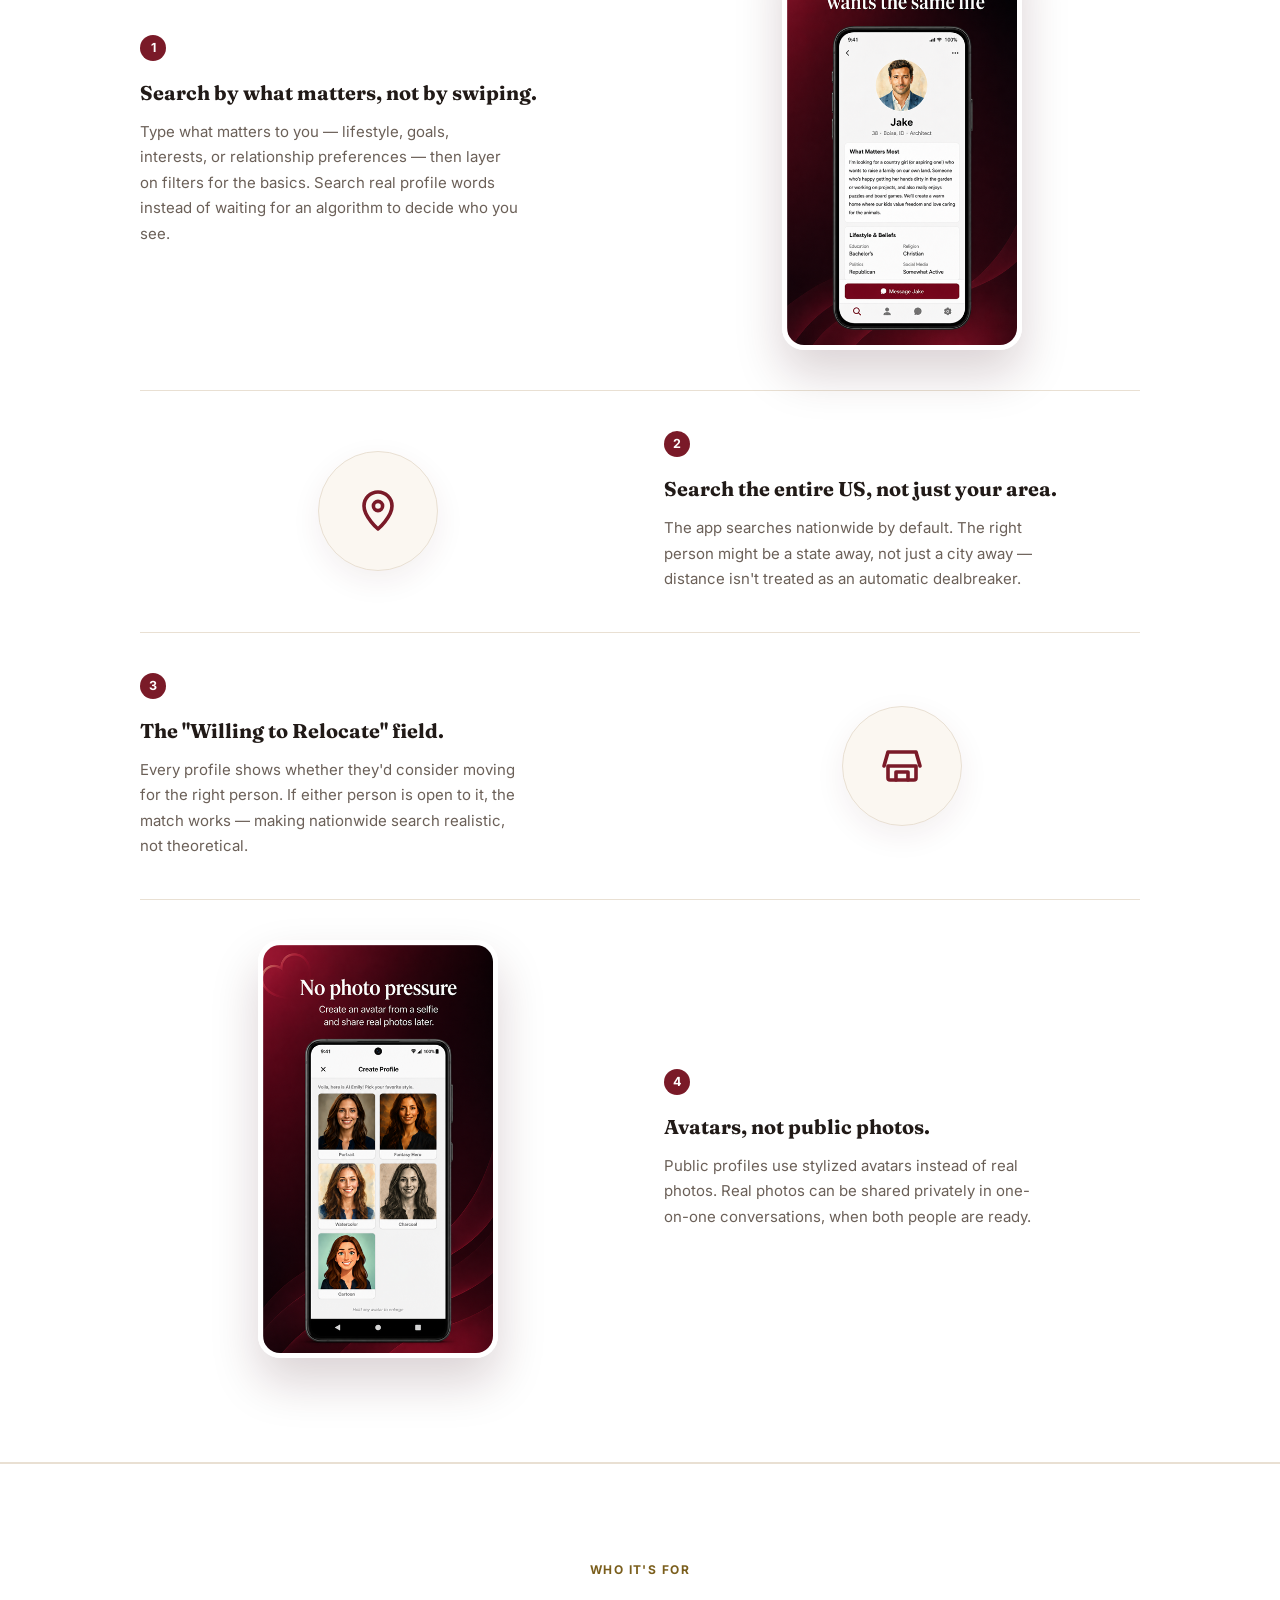
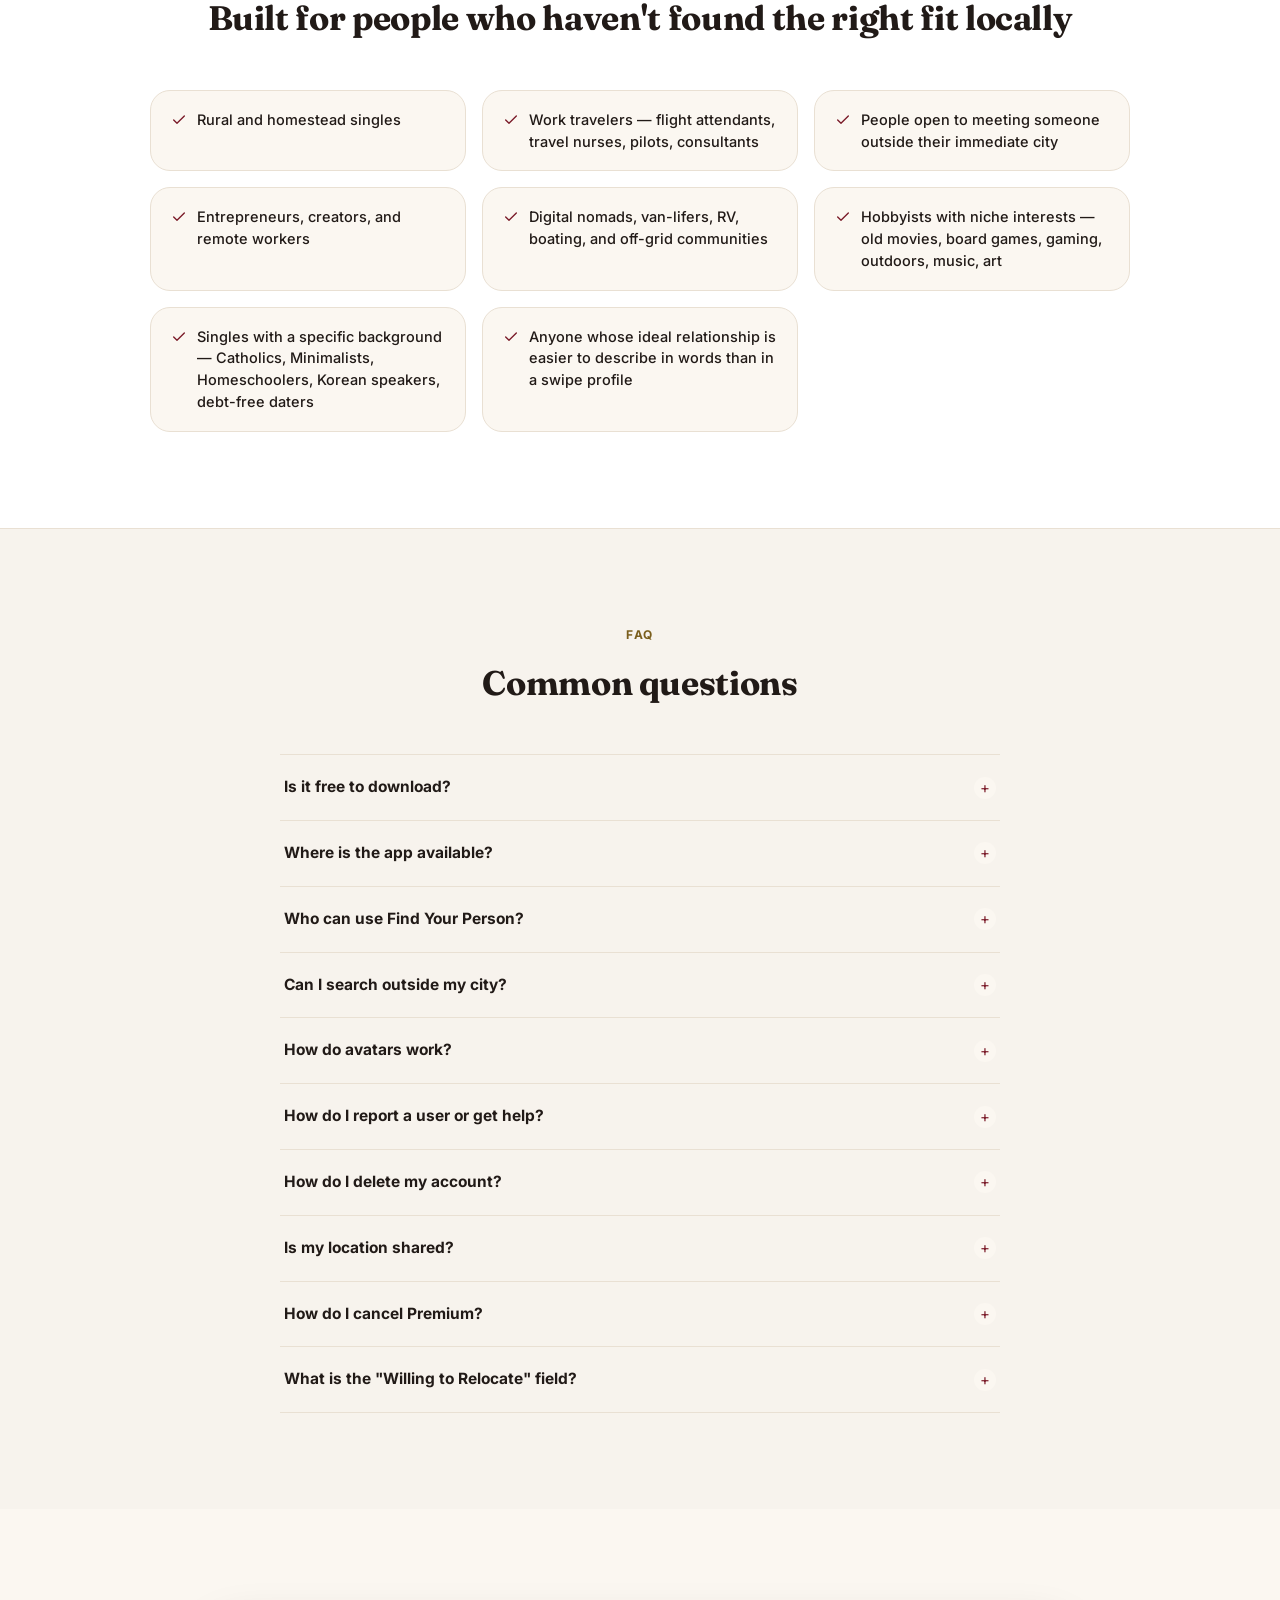
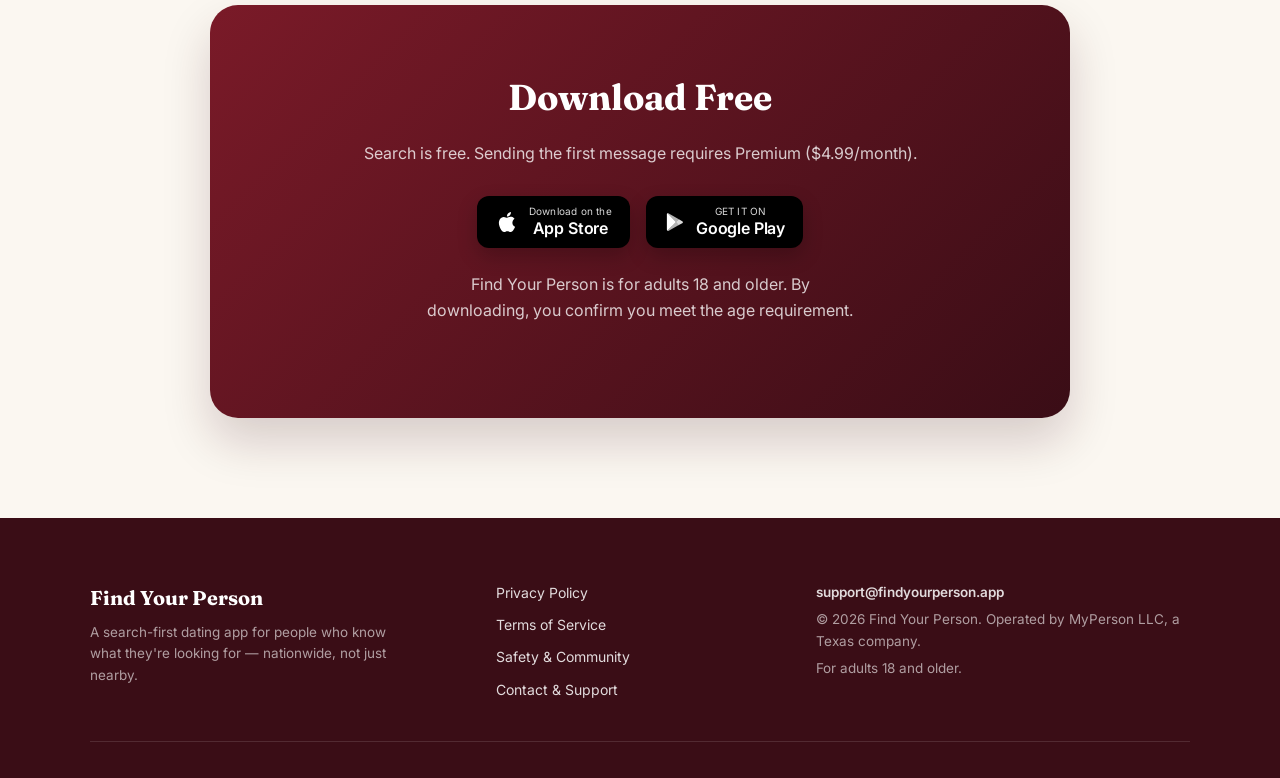
==== commit 15f969f4: "Simplify hero trust strip and unify Who It's For card styling Drop "Report & block tools" from the t" ====
--- a/index.html
+++ b/index.html
@@ -145,8 +145,7 @@
           <div class="trust-strip">
             <span>Free to search</span><span class="dot">&middot;</span>
             <span>U.S.-wide search</span><span class="dot">&middot;</span>
-            <span>Private photo sharing</span><span class="dot">&middot;</span>
-            <span>Report &amp; block tools</span>
+            <span>Private photo sharing</span>
           </div>
           <p class="hero-age-note">For adults 18 and older.</p>
         </div>
@@ -239,11 +238,11 @@
       <p class="section-label">Who It's For</p>
       <h2 class="section-title">Built for people who haven't found the right fit locally</h2>
       <div class="who-grid">
-        <div class="who-item who-item--priority">
+        <div class="who-item">
           <svg class="icon" width="16" height="16" viewBox="0 0 24 24" fill="none" stroke="currentColor" stroke-width="2" stroke-linecap="round" stroke-linejoin="round"><path d="M20 6L9 17l-5-5"/></svg>
           Rural and homestead singles
         </div>
-        <div class="who-item who-item--priority">
+        <div class="who-item">
           <svg class="icon" width="16" height="16" viewBox="0 0 24 24" fill="none" stroke="currentColor" stroke-width="2" stroke-linecap="round" stroke-linejoin="round"><path d="M20 6L9 17l-5-5"/></svg>
           Work travelers — flight attendants, travel nurses, pilots, consultants
         </div>
--- a/styles.css
+++ b/styles.css
@@ -496,13 +496,6 @@
   flex-shrink: 0;
   color: var(--burgundy);
 }
-.who-item--priority {
-  background: var(--white);
-  border-left: 3px solid var(--burgundy);
-  font-weight: 600;
-  box-shadow: var(--shadow-card);
-}
-
 /* FAQ */
 .faq-section {
   padding: var(--section-pad) 24px;
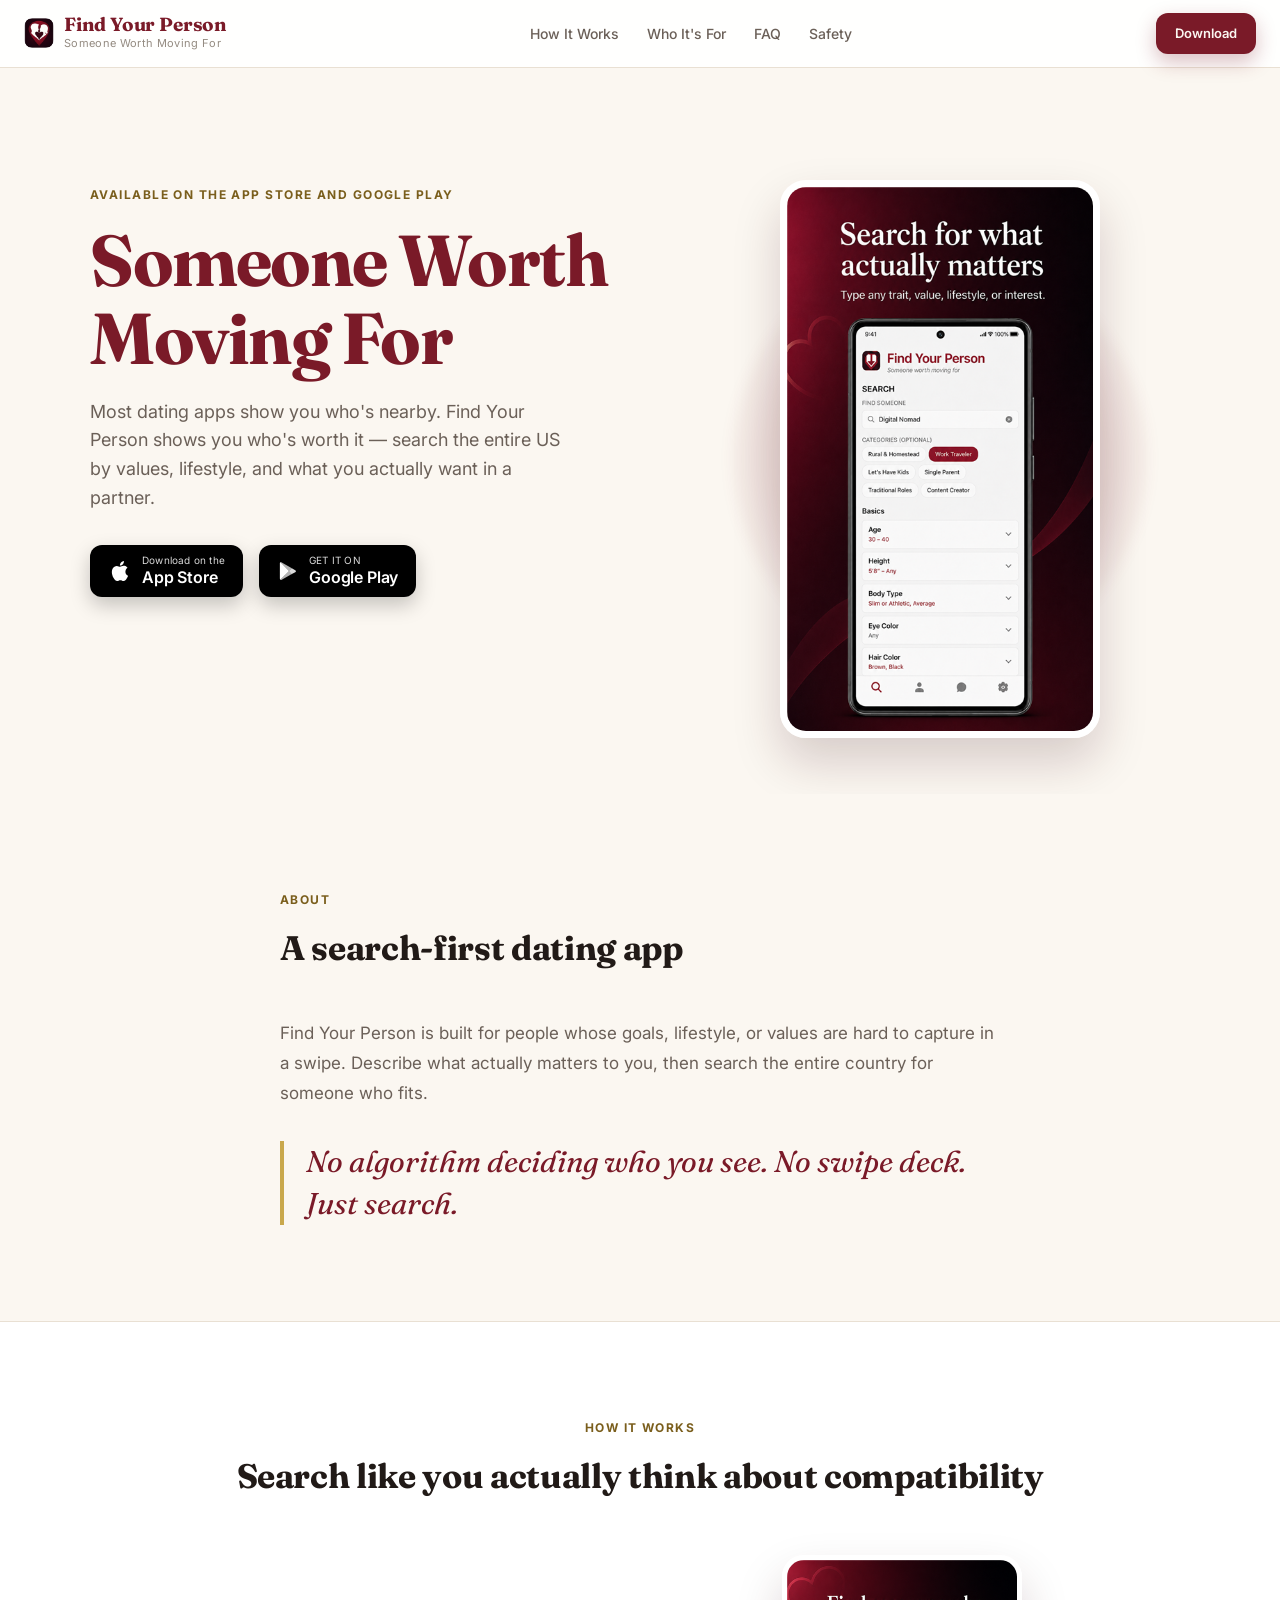
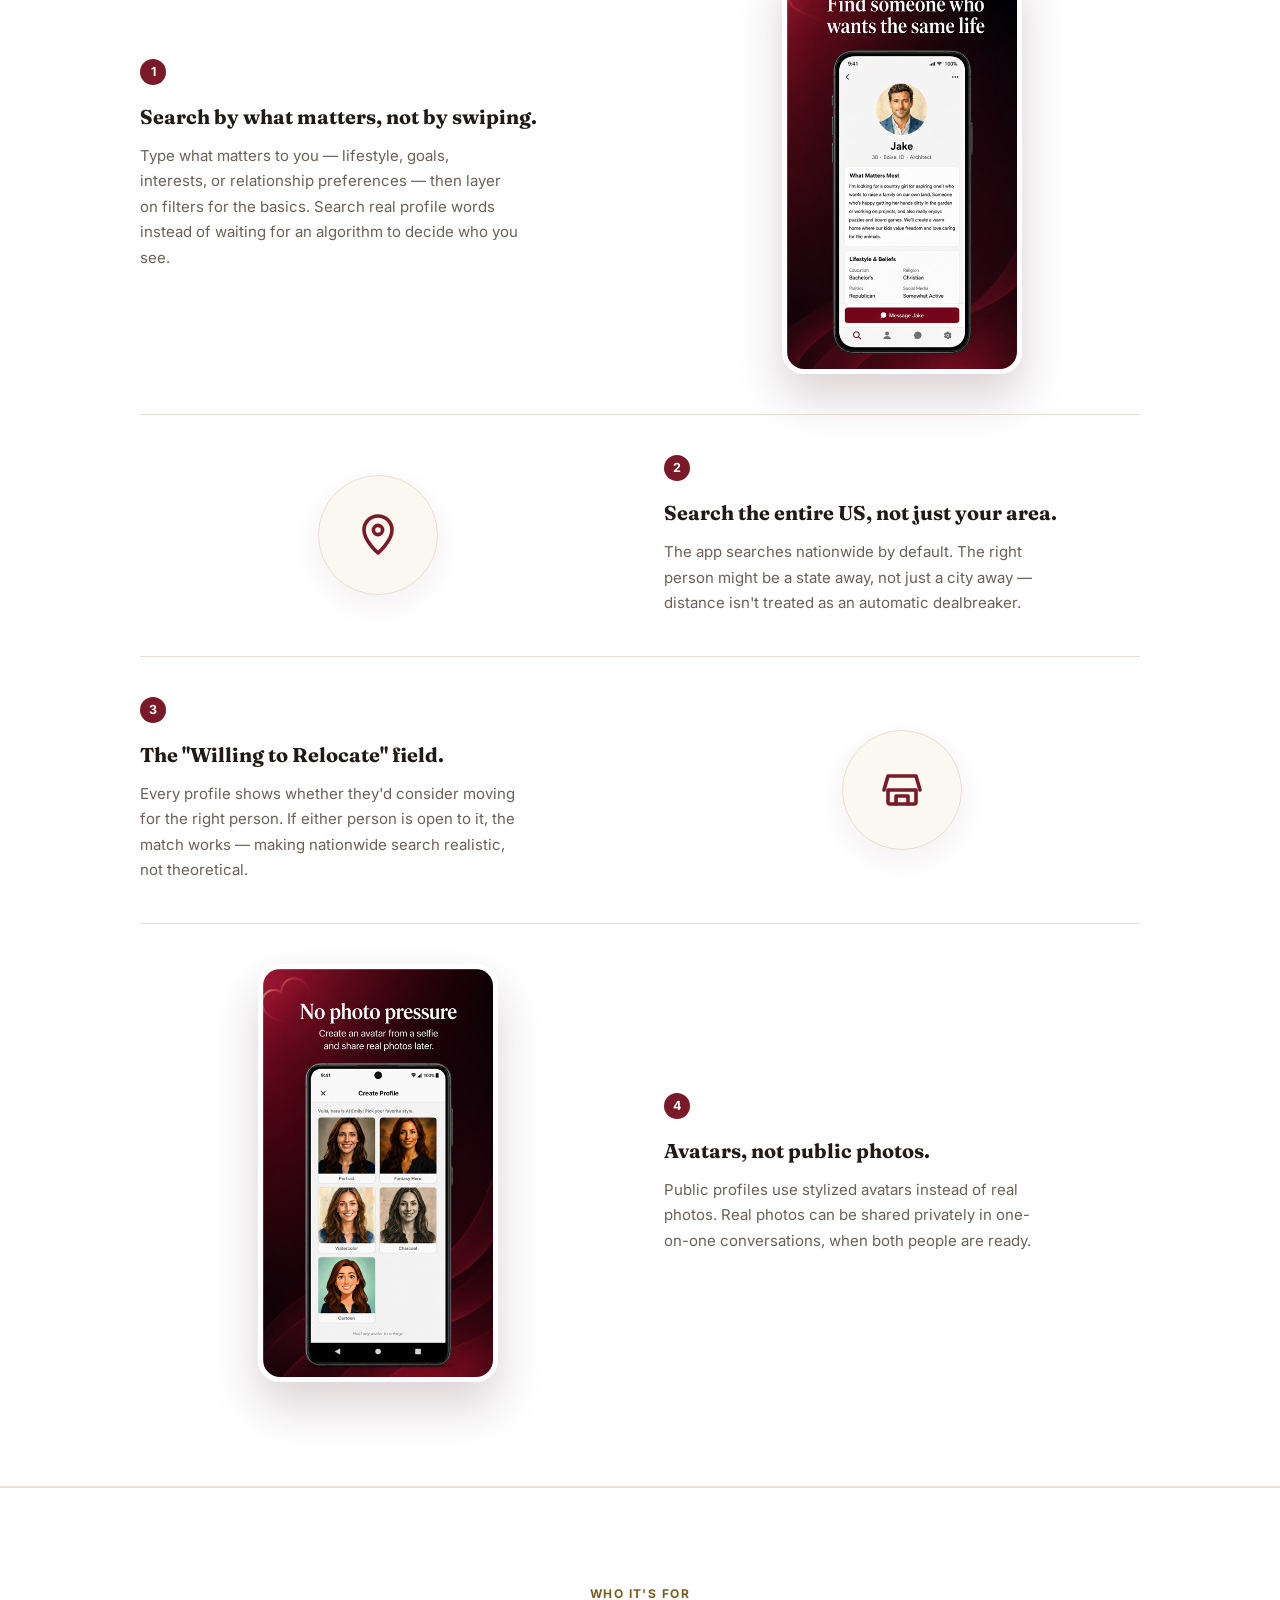
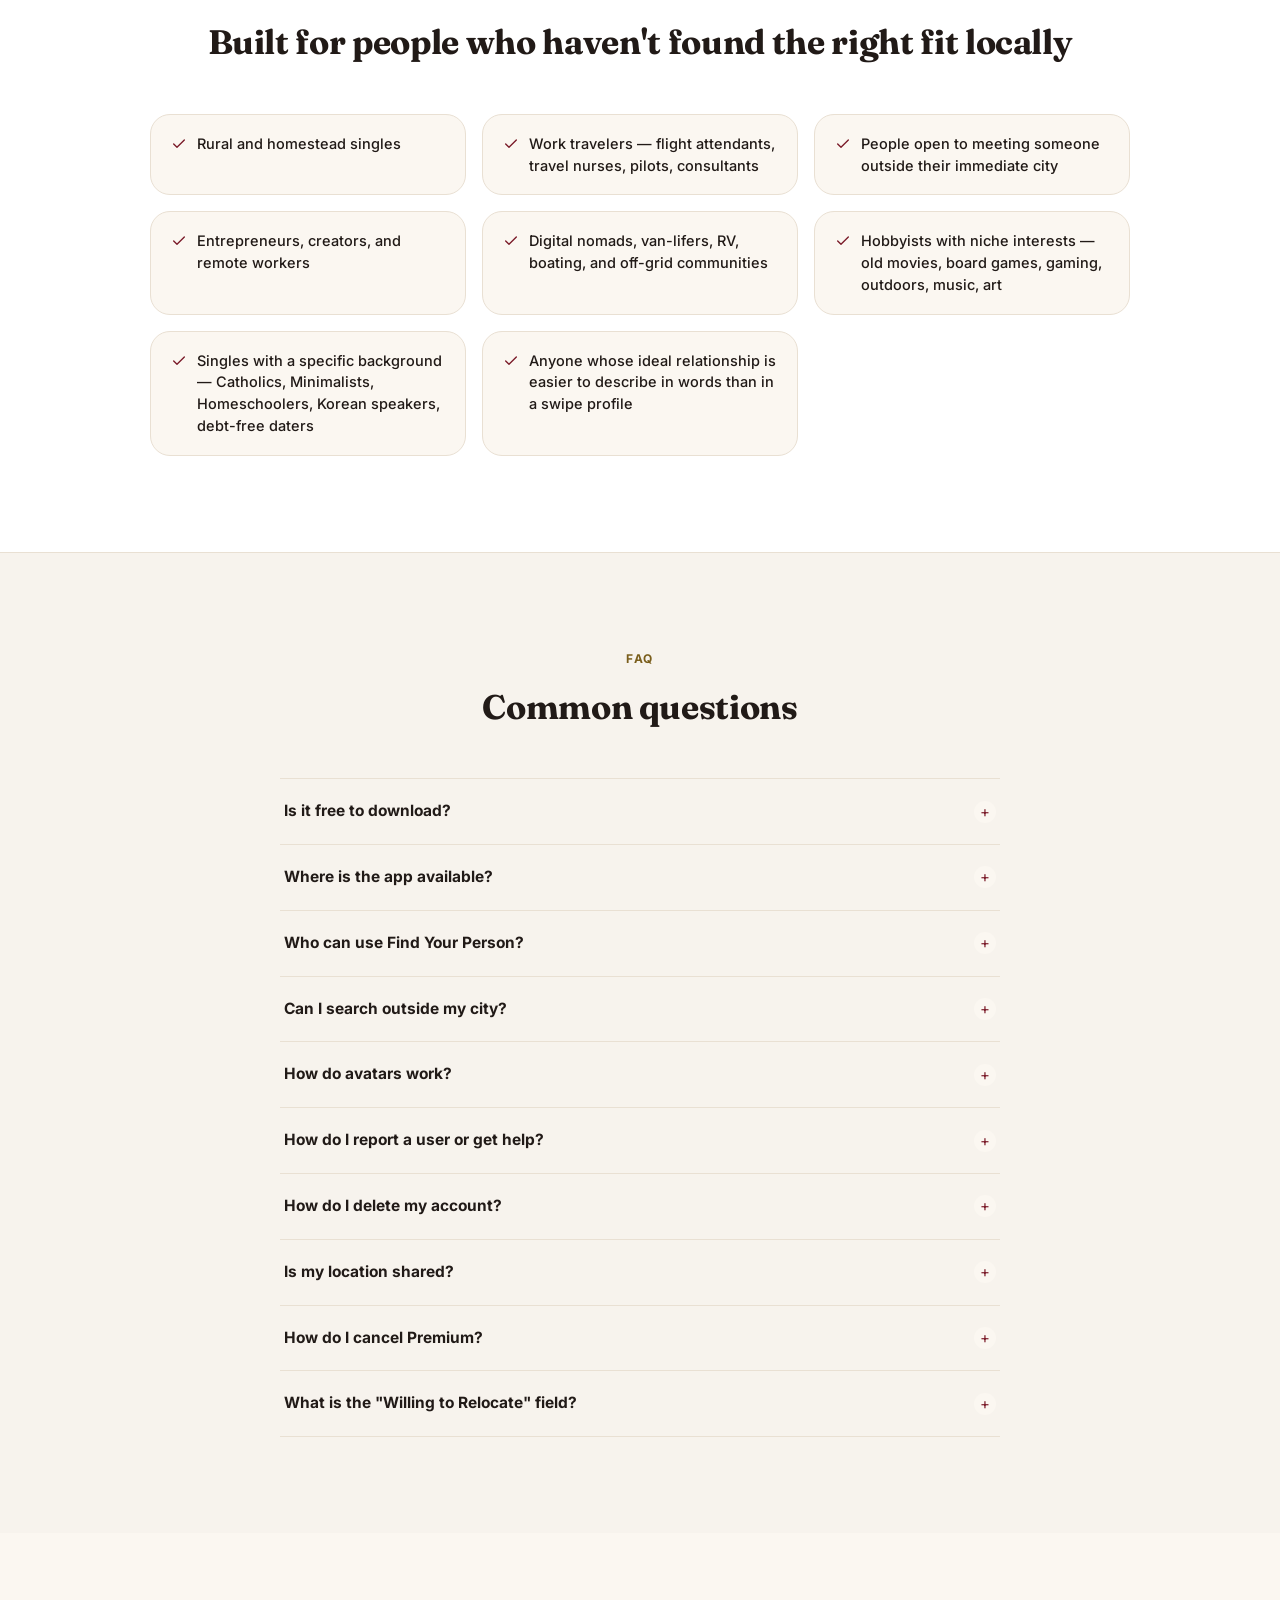
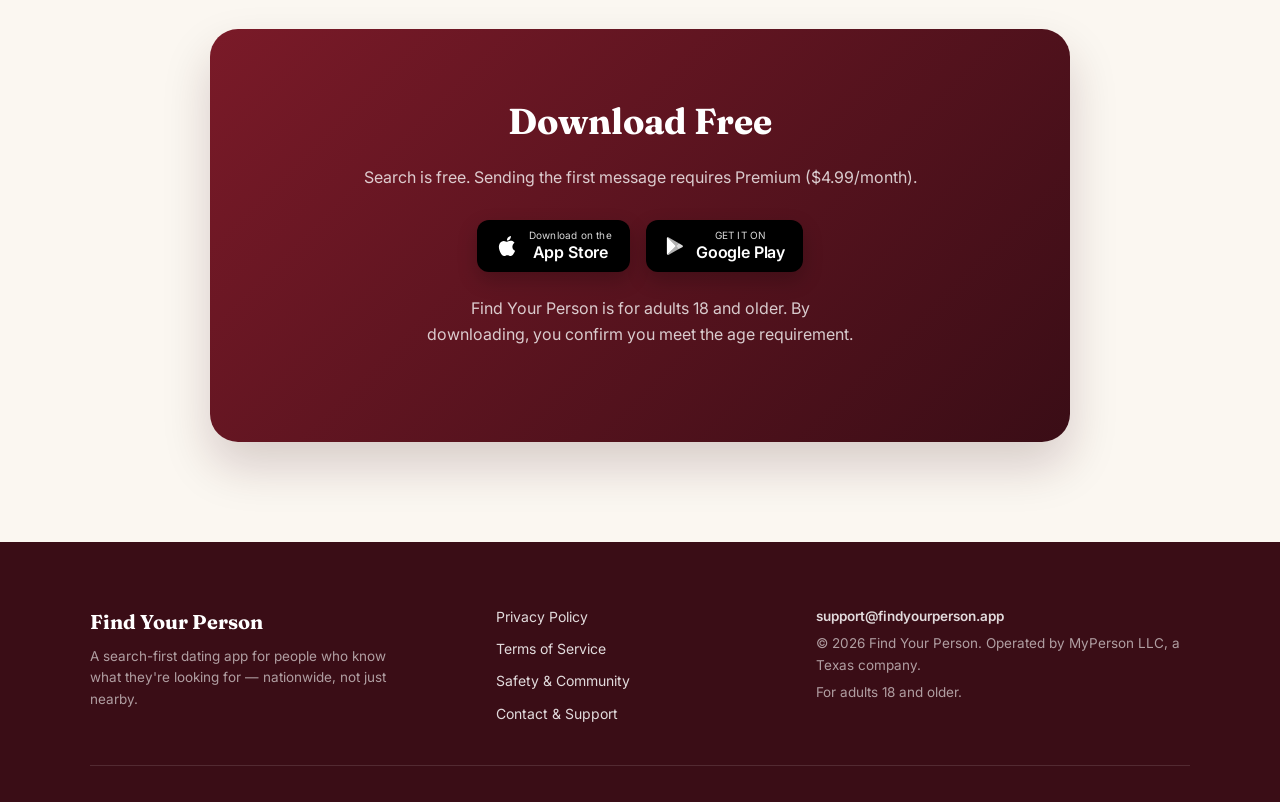
==== commit 2d3d52b4: "Remove hero trust strip and age line, fix vertical spacing Hero's left column now ends with the stor" ====
--- a/index.html
+++ b/index.html
@@ -142,12 +142,6 @@
               </span>
             </a>
           </div>
-          <div class="trust-strip">
-            <span>Free to search</span><span class="dot">&middot;</span>
-            <span>U.S.-wide search</span><span class="dot">&middot;</span>
-            <span>Private photo sharing</span>
-          </div>
-          <p class="hero-age-note">For adults 18 and older.</p>
         </div>
         <div class="hero-visual">
           <div class="hero-glow"></div>
--- a/styles.css
+++ b/styles.css
@@ -187,7 +187,8 @@
   display: grid;
   grid-template-columns: 1.05fr 0.95fr;
   gap: 48px;
-  align-items: center;
+  align-items: start;
+  padding-top: 24px;
 }
 
 .hero-copy { text-align: left; }
@@ -250,40 +251,6 @@
 .store-badge .badge-label { font-size: 10px; opacity: 0.85; display: block; letter-spacing: 0.02em; }
 .store-badge .badge-store { font-size: 16px; font-weight: 600; display: block; letter-spacing: -0.01em; }
 
-/* TRUST STRIP */
-.trust-strip {
-  display: flex;
-  flex-wrap: wrap;
-  align-items: center;
-  gap: 6px 14px;
-  background: var(--white);
-  border: 1px solid var(--border);
-  border-radius: var(--radius-pill);
-  padding: 11px 22px;
-  margin: 26px 0 0;
-  width: fit-content;
-  max-width: 100%;
-  box-shadow: var(--shadow-card);
-}
-
-.trust-strip span {
-  font-size: 12.5px;
-  font-weight: 600;
-  color: var(--burgundy-dark);
-  white-space: nowrap;
-}
-
-.trust-strip .dot {
-  color: var(--gold);
-  font-weight: 700;
-}
-
-.hero-age-note {
-  font-size: 12.5px;
-  color: var(--text-muted);
-  margin-top: 14px;
-}
-
 /* HERO VISUAL */
 .hero-visual {
   position: relative;
@@ -785,7 +752,6 @@
   .hero-copy { text-align: center; }
   .hero-copy p { margin-left: auto; margin-right: auto; }
   .badge-row { justify-content: center; }
-  .trust-strip { margin-left: auto; margin-right: auto; }
   .hero-visual { margin-top: 44px; min-height: auto; }
   .about-inner { text-align: center; }
   .about-inner .section-label,
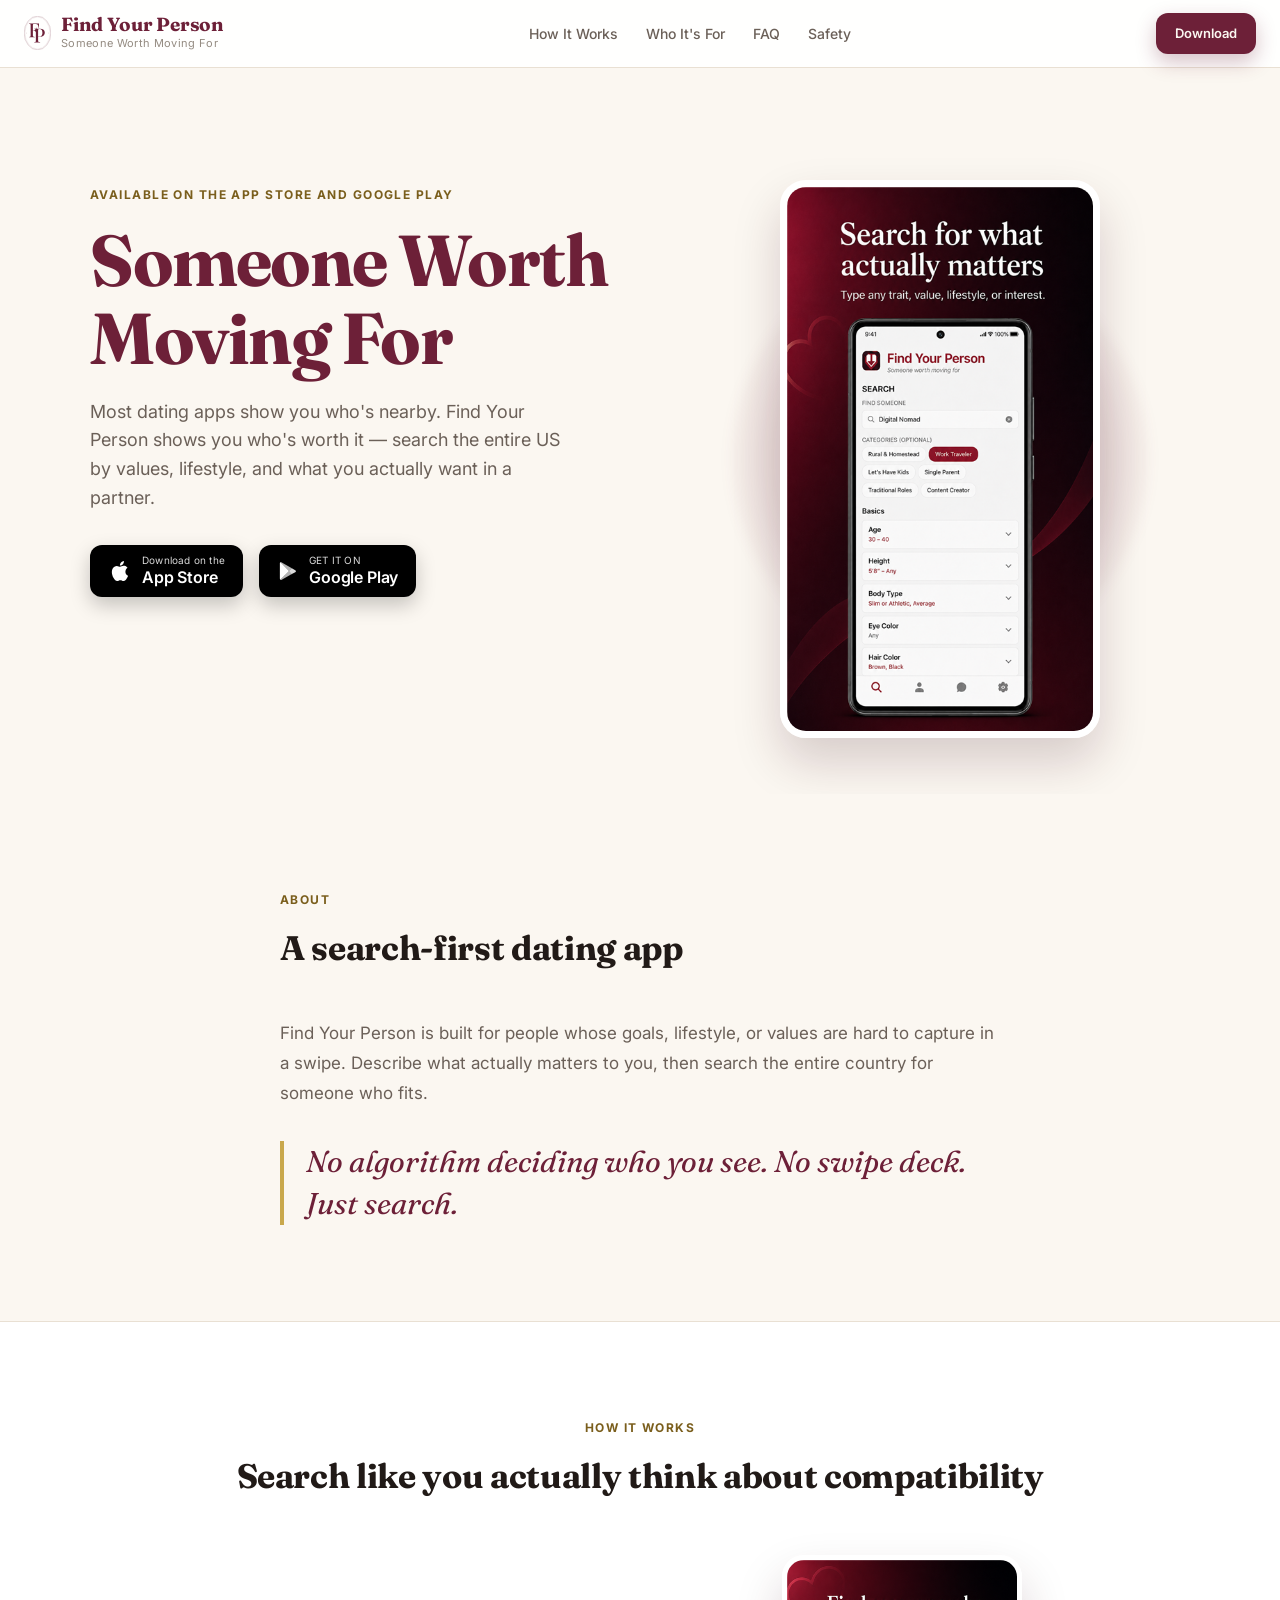
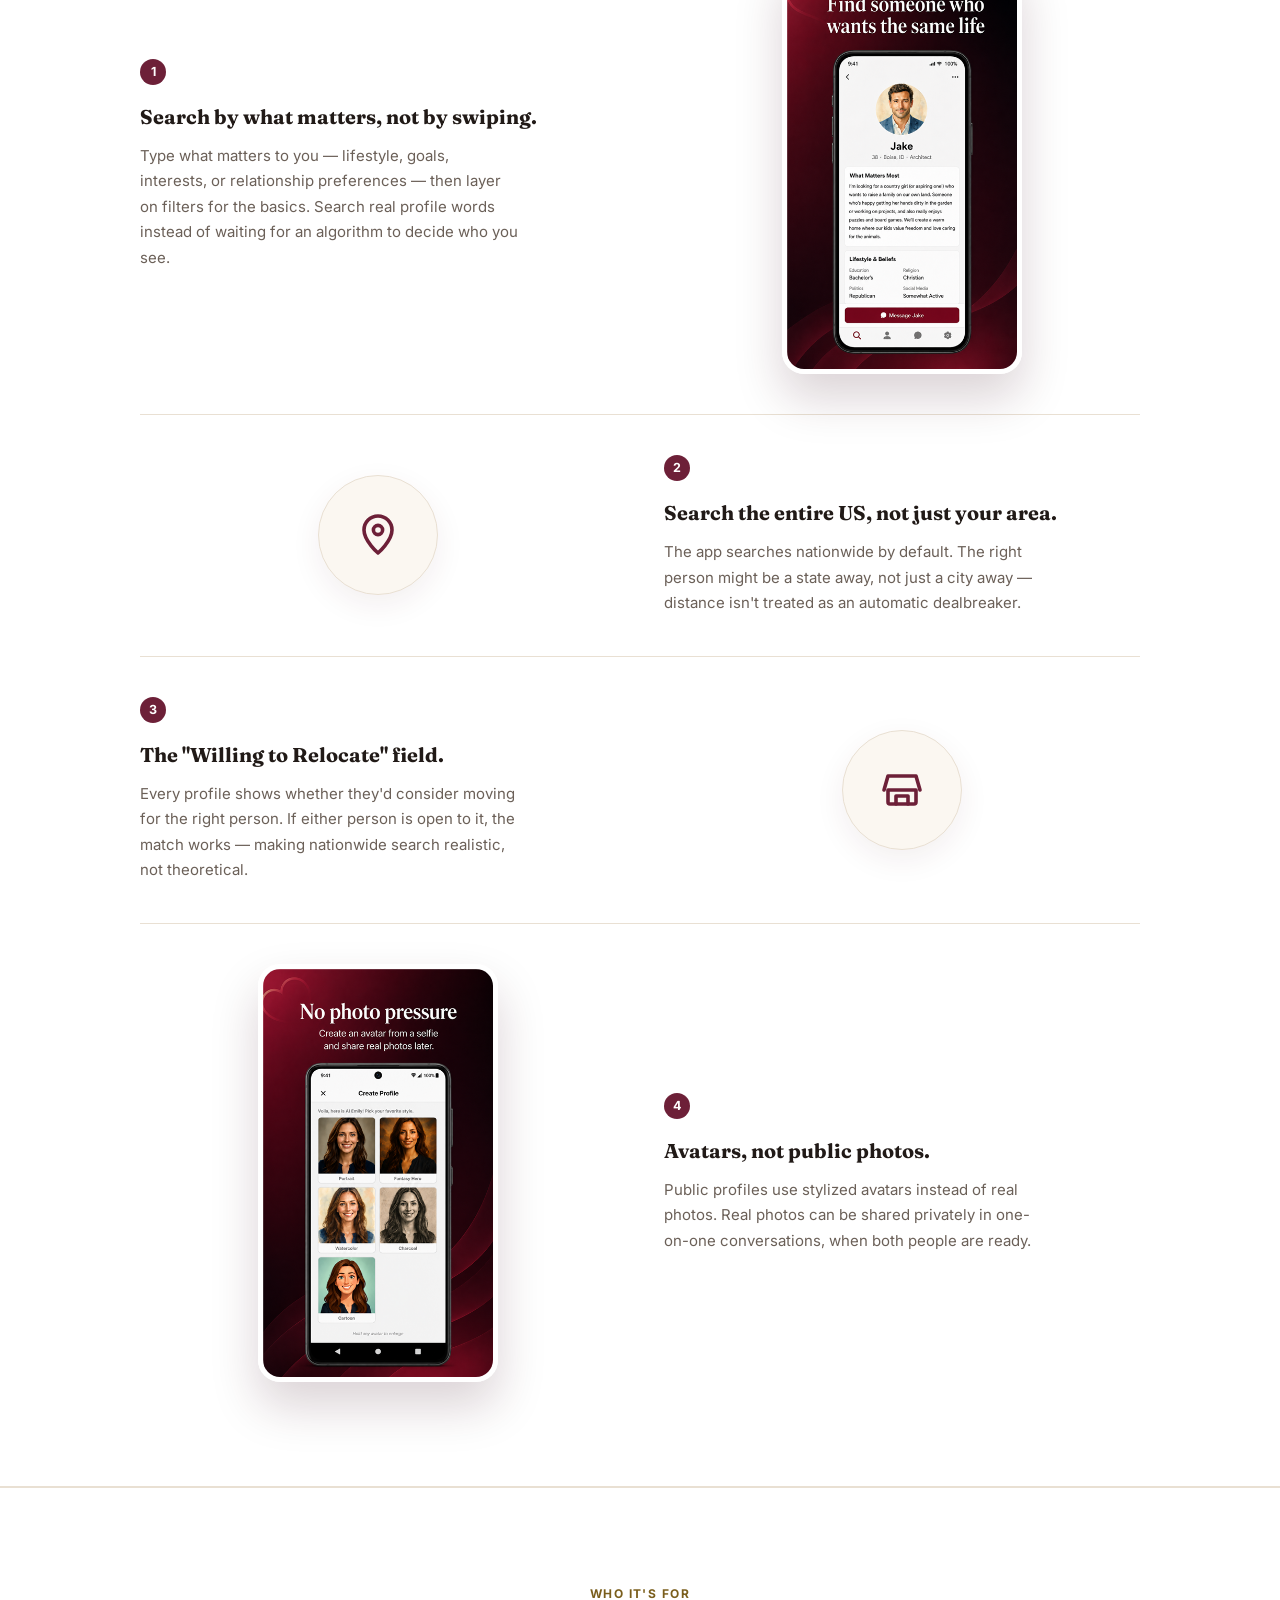
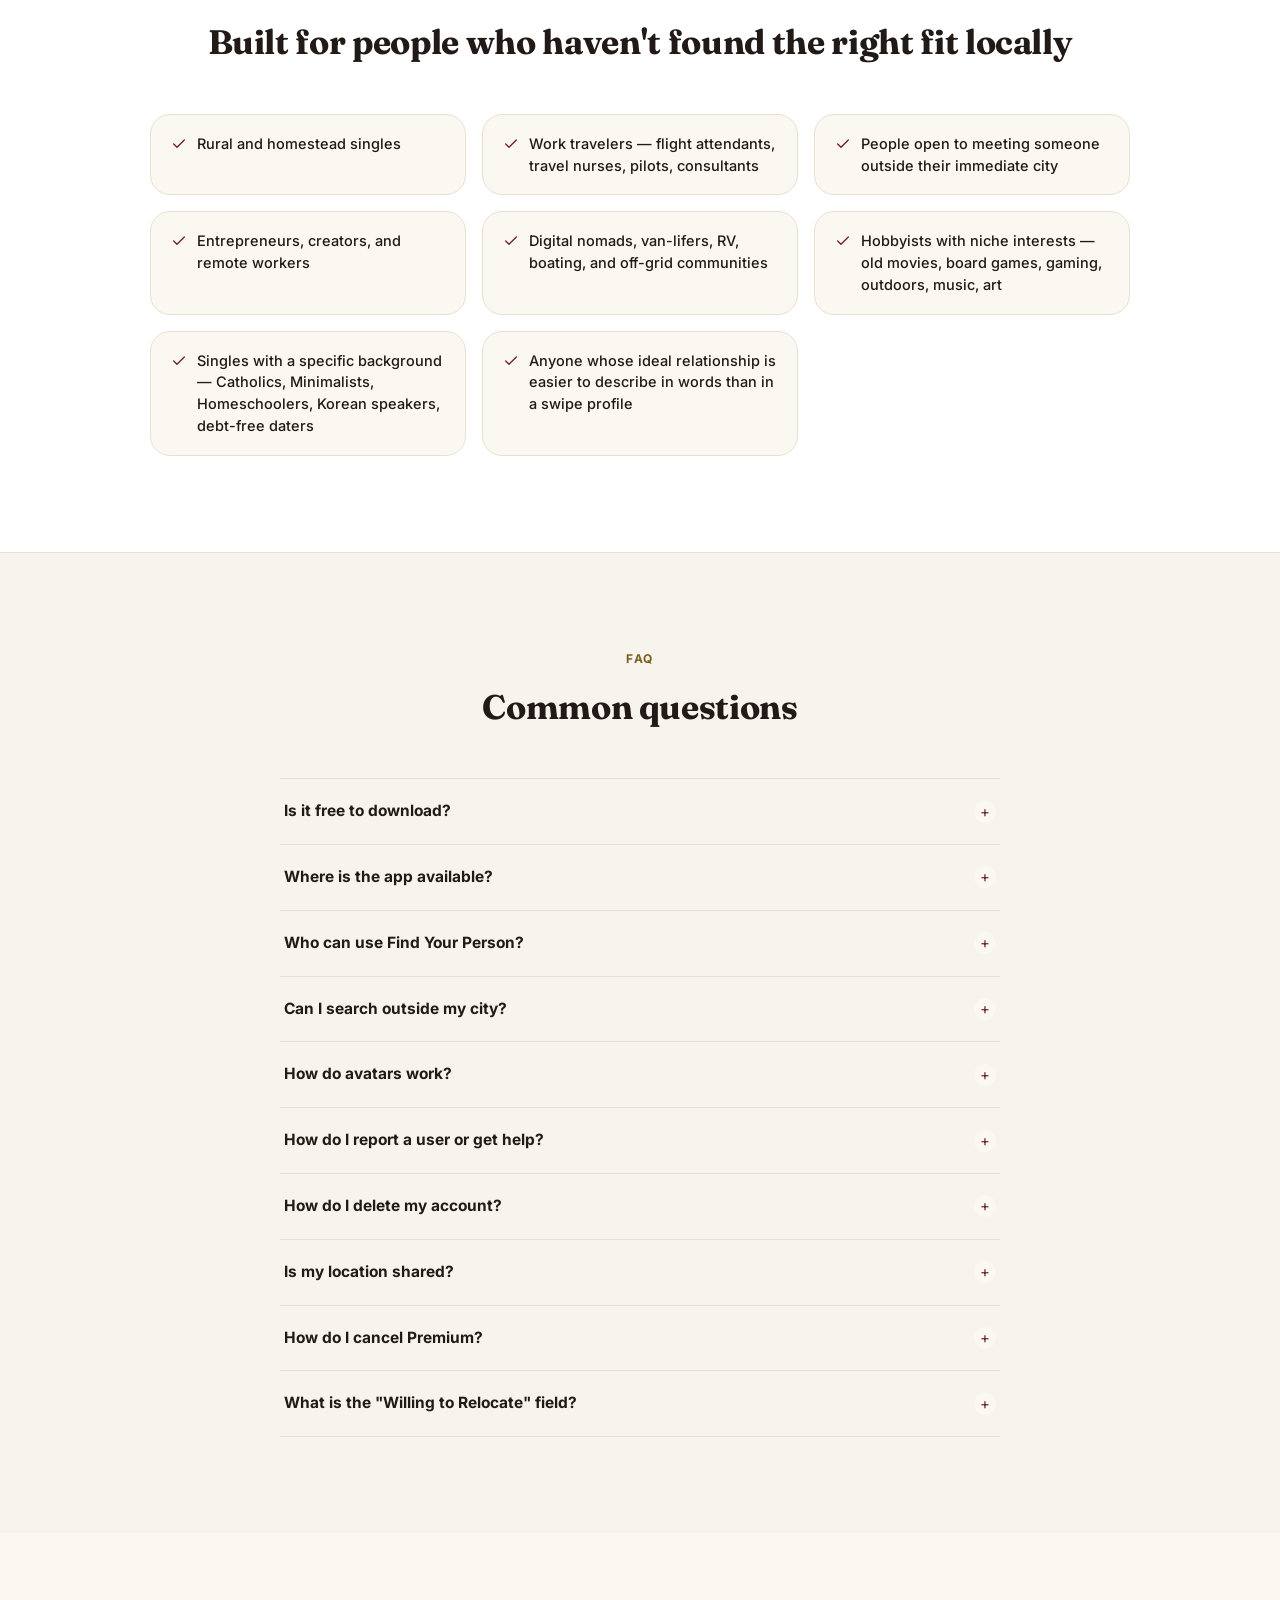
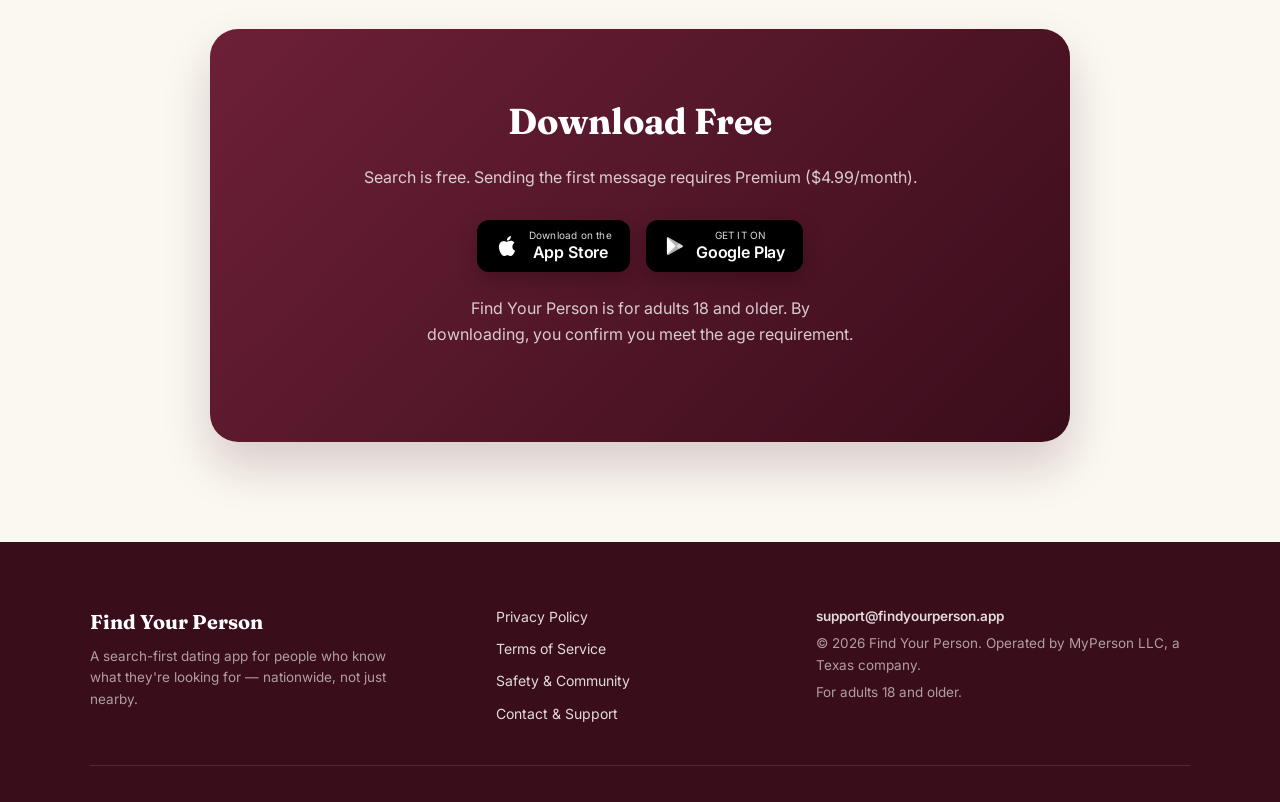
==== commit ea00fc51: "Brand: FP seal replaces the heart across the site; #6D2038 is now canonical Nav mark - fp-seal.svg (" ====
--- a/index.html
+++ b/index.html
@@ -99,7 +99,7 @@
 
   <nav>
     <a class="nav-brand" href="index.html">
-      <img class="nav-icon" src="icon-192.png" alt="" width="30" height="30" />
+      <img class="nav-icon" src="fp-seal.svg" alt="" width="27" height="34" />
       <span class="nav-brand-text">
         <span class="wordmark">Find Your Person</span>
         <span class="tagline">Someone Worth Moving For</span>
--- a/styles.css
+++ b/styles.css
@@ -2,9 +2,14 @@
 
 :root {
   /* Color tokens */
-  --burgundy: #7A1A28;
-  --burgundy-dark: #5C1320;
-  --burgundy-deep: #3A0D16;
+  /* Canonical FYP burgundy, from the final logo package (export/README.md
+     "Exact values"). The site, the logo masters, the favicons and the app
+     icons are all this one value — do not reintroduce a website-only shade.
+     The two darks keep their own lightness and saturation and are rotated to
+     the same hue, so the family stays coherent in gradients and hovers. */
+  --burgundy: #6D2038;
+  --burgundy-dark: #5C132A;
+  --burgundy-deep: #3A0D1B;
   --gold: #C9A84C;         /* decorative accent only — fails AA on cream at small sizes */
   --gold-text: #7A5E1C;    /* AA-safe (5.7:1 on cream) — use for any small/bold gold text */
   --cream: #FBF7F1;
@@ -18,8 +23,8 @@
   --paper: var(--white);
 
   /* Shadow tokens */
-  --shadow-card: 0 10px 30px rgba(90, 30, 40, 0.07);
-  --shadow-lift: 0 24px 48px rgba(58, 13, 22, 0.18);
+  --shadow-card: 0 10px 30px rgba(90, 30, 49, 0.07);
+  --shadow-lift: 0 24px 48px rgba(58, 13, 27, 0.18);
 
   /* Radius tokens */
   --radius-button: 12px;
@@ -92,7 +97,7 @@
   cursor: pointer;
   transition: transform 0.15s ease, box-shadow 0.15s ease, background 0.2s, color 0.2s;
 }
-.btn-primary { background: var(--burgundy); color: var(--cream); box-shadow: 0 8px 20px rgba(122,26,40,0.28); }
+.btn-primary { background: var(--burgundy); color: var(--cream); box-shadow: 0 8px 20px rgba(109,32,56,0.28); }
 .btn-primary:hover { background: var(--burgundy-dark); transform: translateY(-1px); }
 .btn-secondary { background: transparent; color: var(--burgundy); border-color: var(--burgundy); }
 .btn-secondary:hover { background: var(--burgundy); color: var(--cream); }
@@ -123,10 +128,14 @@
   text-decoration: none;
 }
 
+/* FP seal. Height-driven so the SVG's own 840:1056 aspect governs the width
+   exactly. 34px reads as the same weight as the 30px heart tile it replaced —
+   the seal is an outline oval that is mostly white space, so matching the
+   tile's height would have read noticeably lighter. No border-radius: this is
+   a transparent mark, not a rounded app-icon tile. */
 .nav-icon {
-  width: 30px;
-  height: 30px;
-  border-radius: 8px;
+  width: auto;
+  height: 34px;
   display: block;
 }
 
@@ -264,7 +273,7 @@
   position: absolute;
   width: 420px;
   height: 420px;
-  background: radial-gradient(circle, rgba(201,168,76,0.28) 0%, rgba(122,26,40,0.14) 55%, rgba(122,26,40,0) 75%);
+  background: radial-gradient(circle, rgba(201,168,76,0.28) 0%, rgba(109,32,56,0.14) 55%, rgba(109,32,56,0) 75%);
   filter: blur(6px);
   border-radius: 50%;
   z-index: 0;
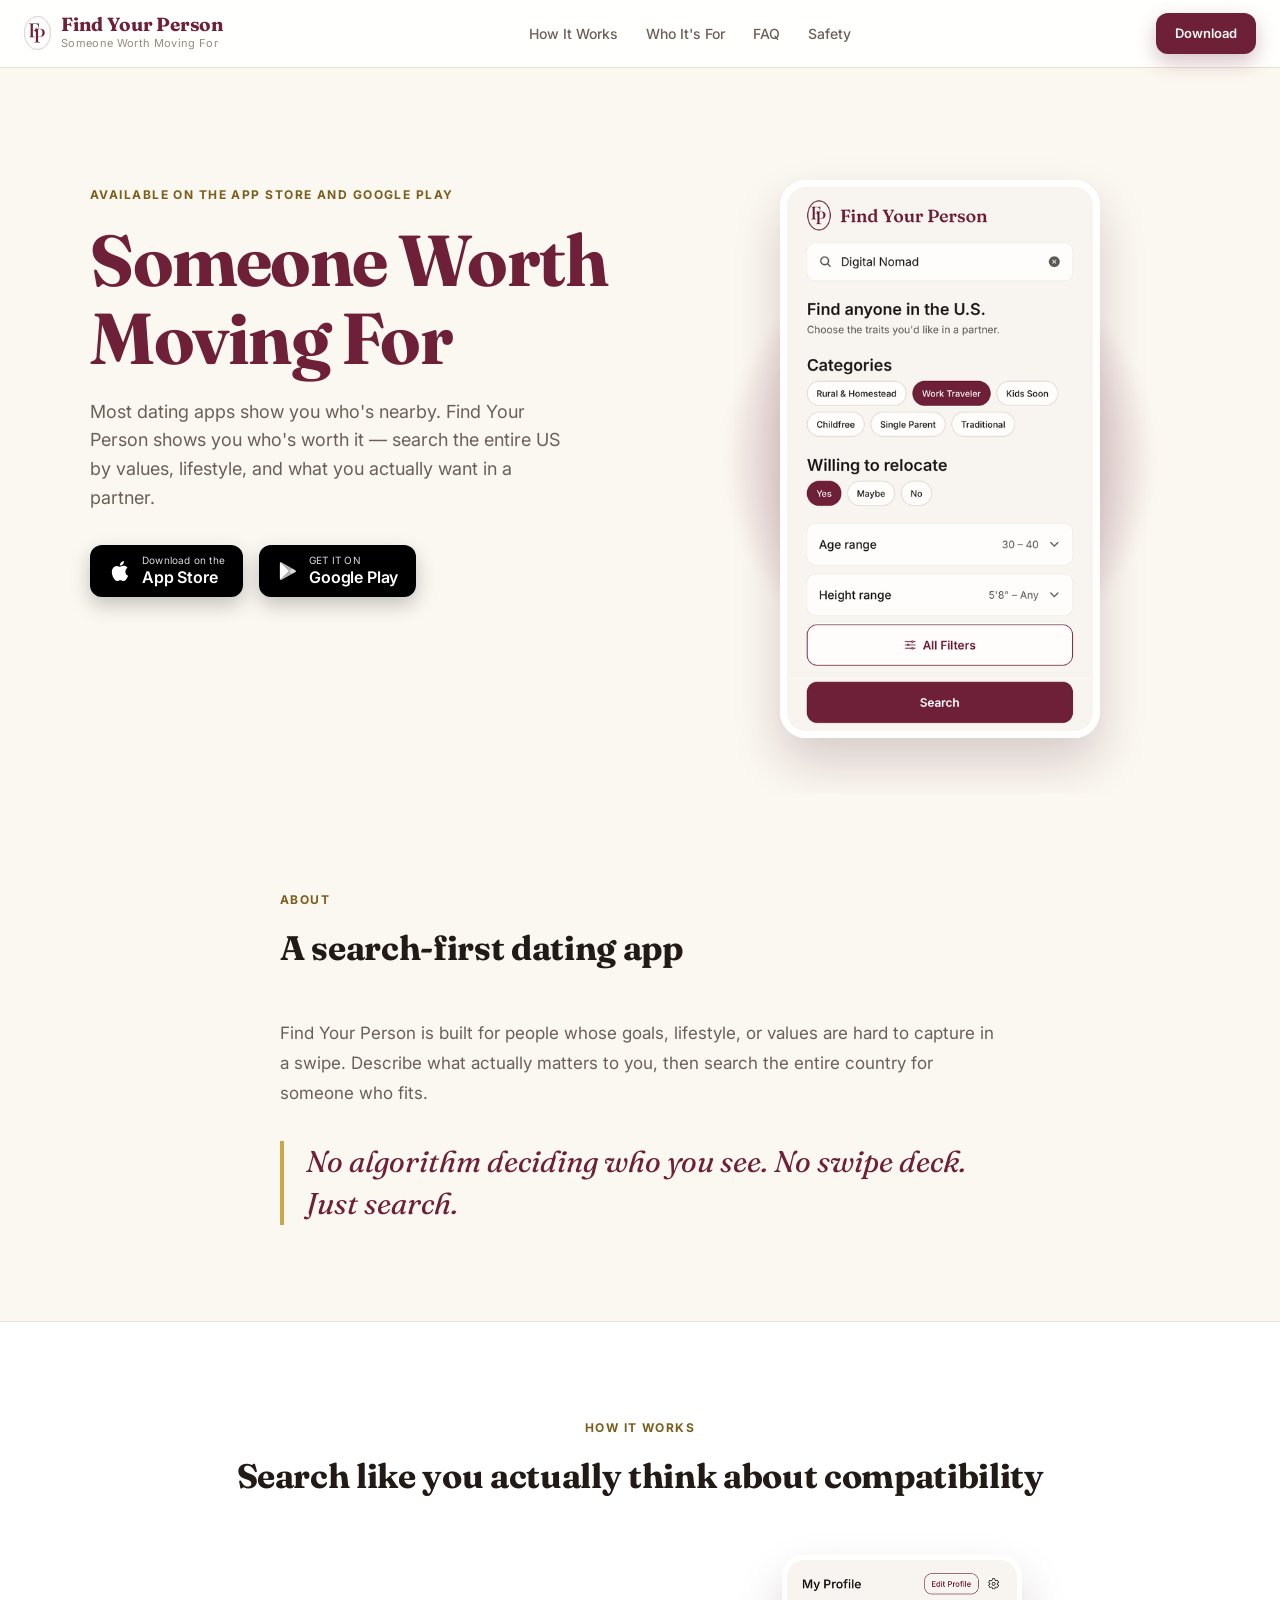
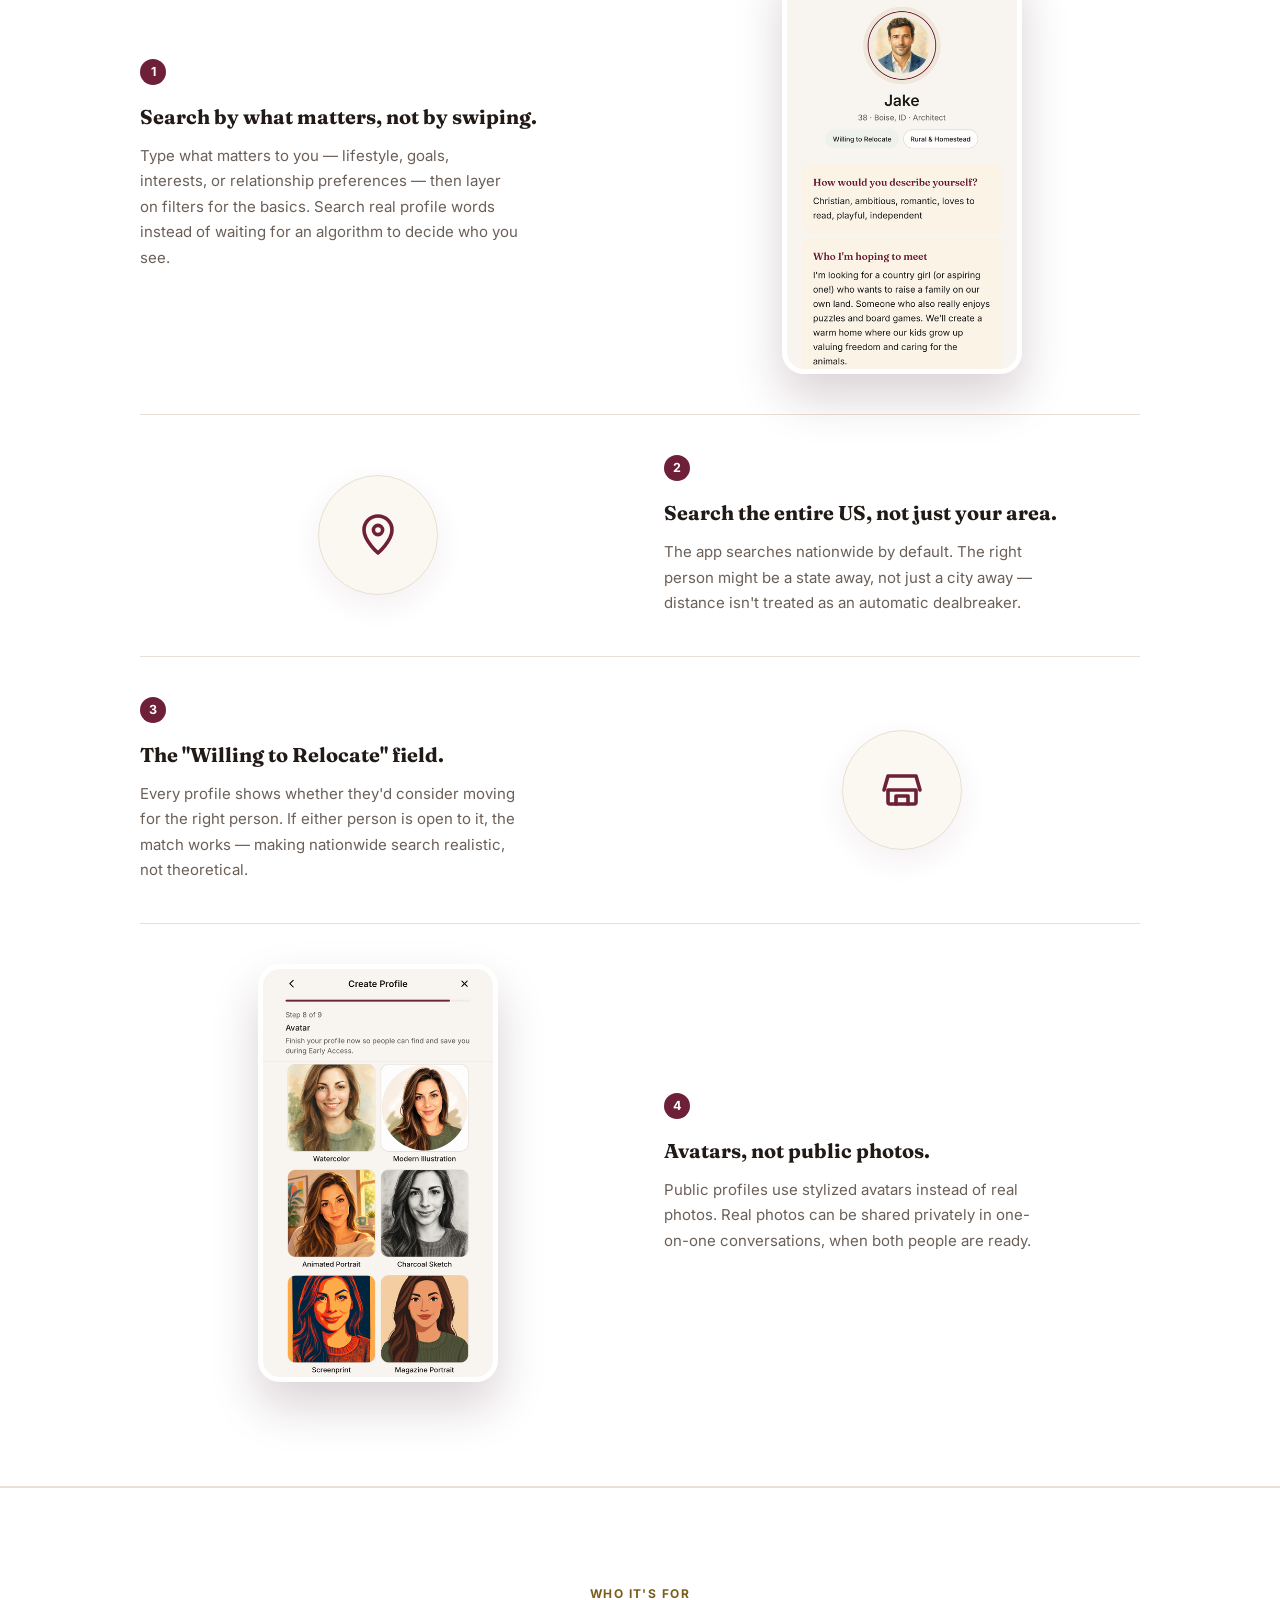
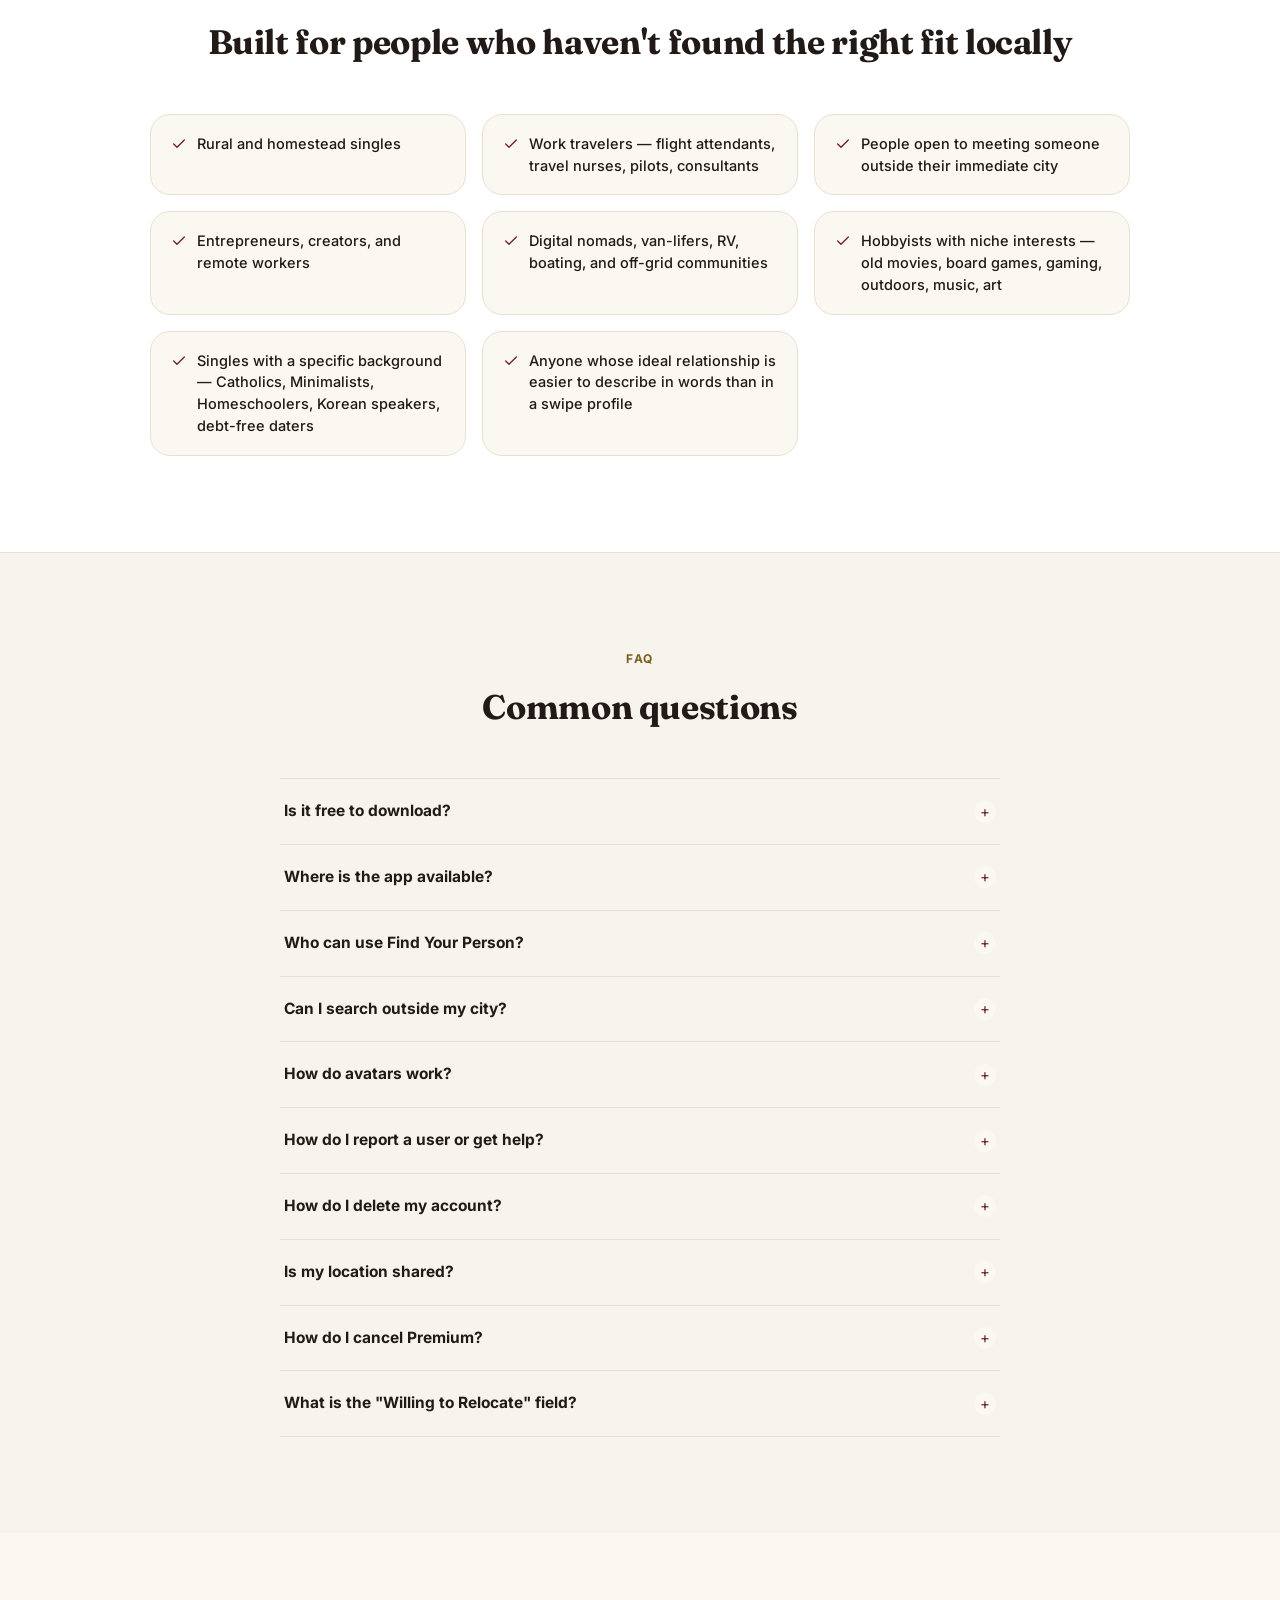
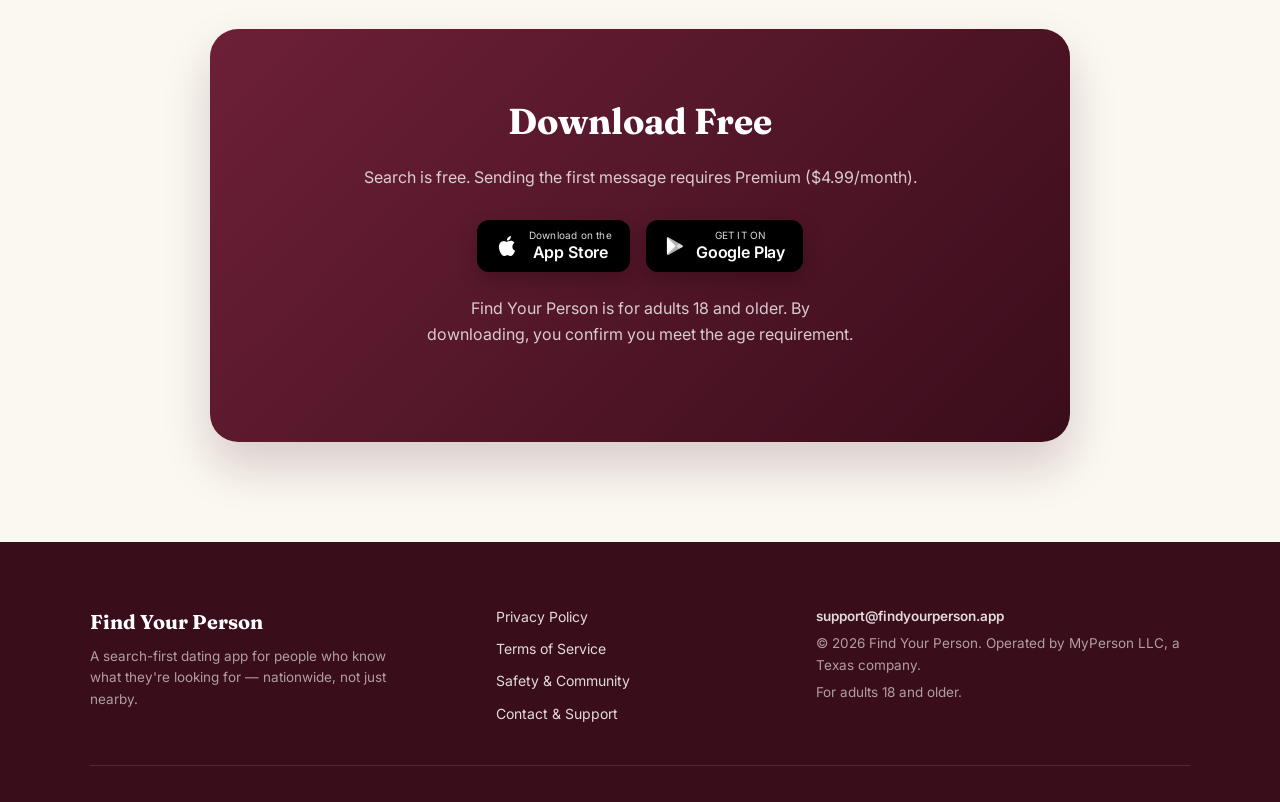
==== commit 4ae712e7: "Site screenshots rebuilt from real 1.3.0 iOS captures; last heart icons replaced - img/screenshot-{s" ====
--- a/index.html
+++ b/index.html
@@ -181,7 +181,7 @@
             <p>Type what matters to you — lifestyle, goals, interests, or relationship preferences — then layer on filters for the basics. Search real profile words instead of waiting for an algorithm to decide who you see.</p>
           </div>
           <div class="step-visual">
-            <img class="phone-screen" src="img/screenshot-profile.png" alt="Profile view showing detailed lifestyle and personality information" width="260" height="462" />
+            <img class="phone-screen" src="img/screenshot-profile.png" alt="Profile screen showing an avatar, relocation and lifestyle tags, and written answers about who they are and who they hope to meet" width="260" height="462" />
           </div>
         </div>
 
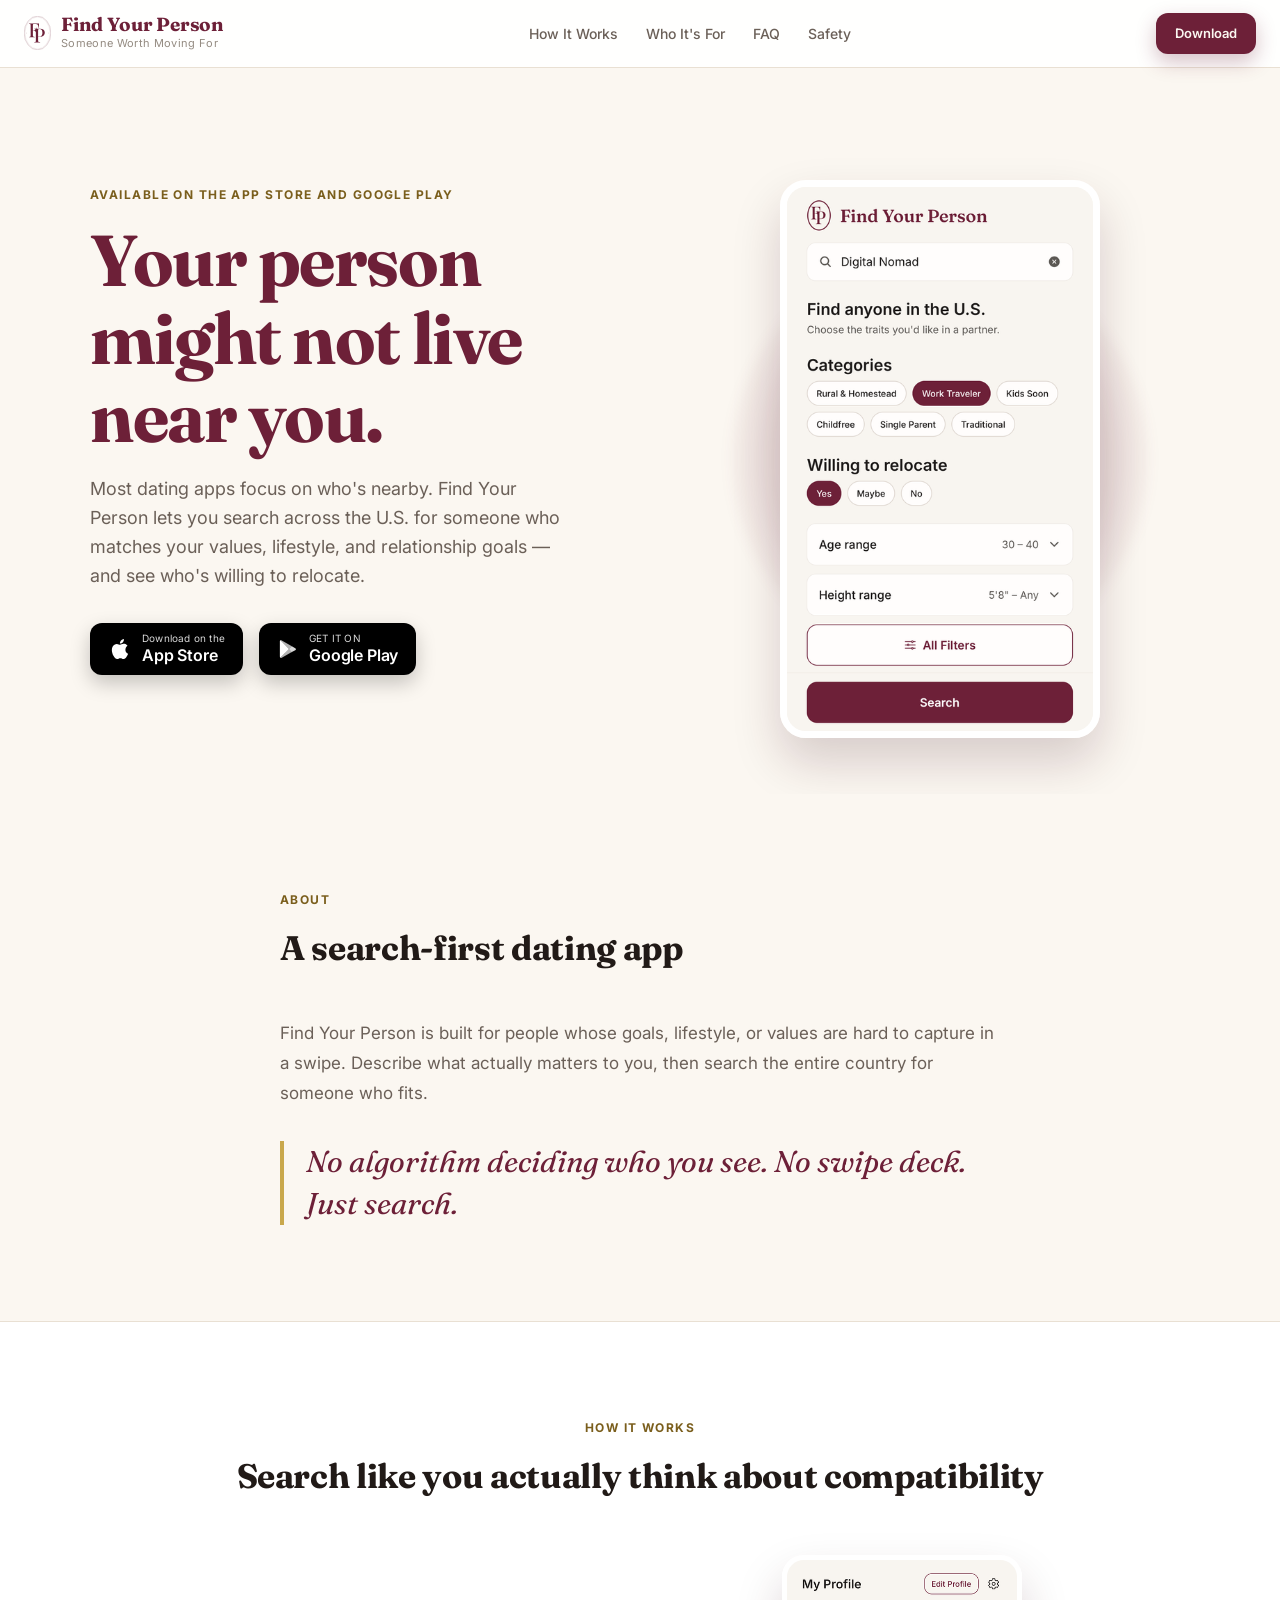
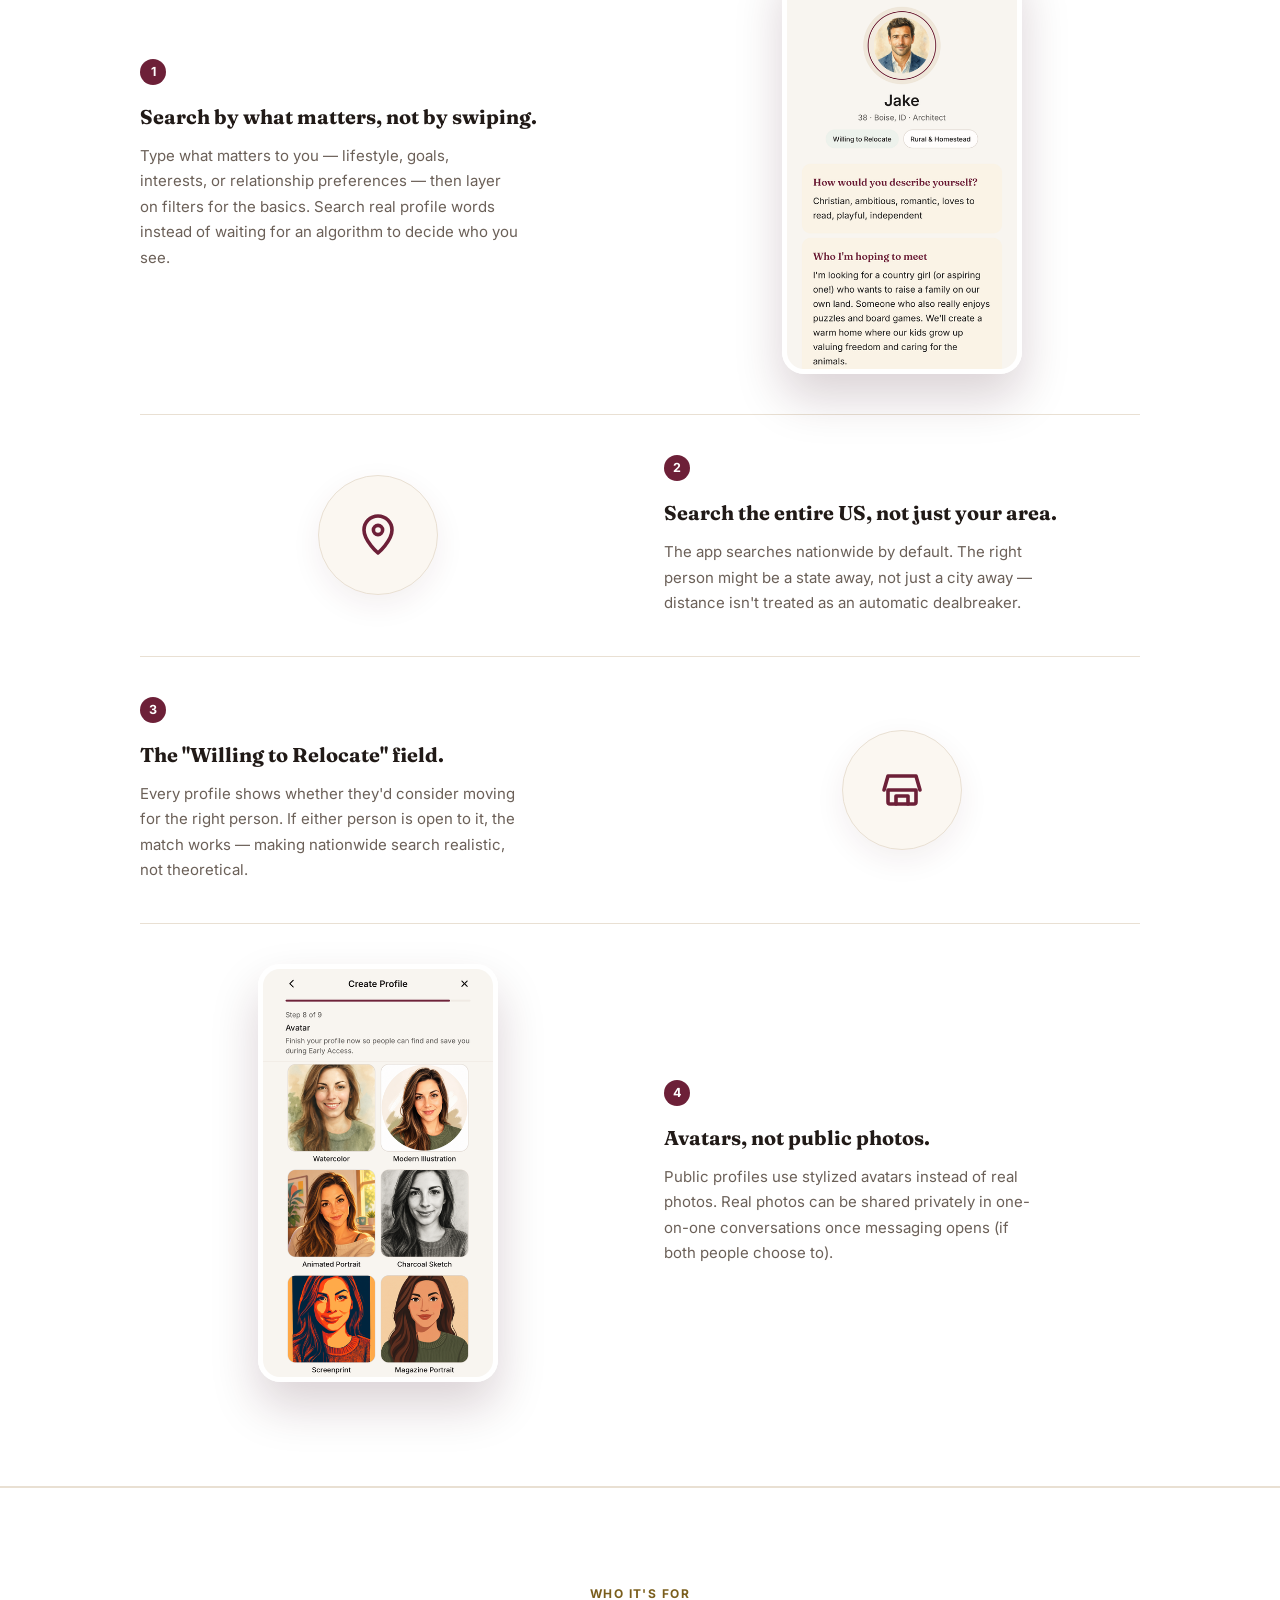
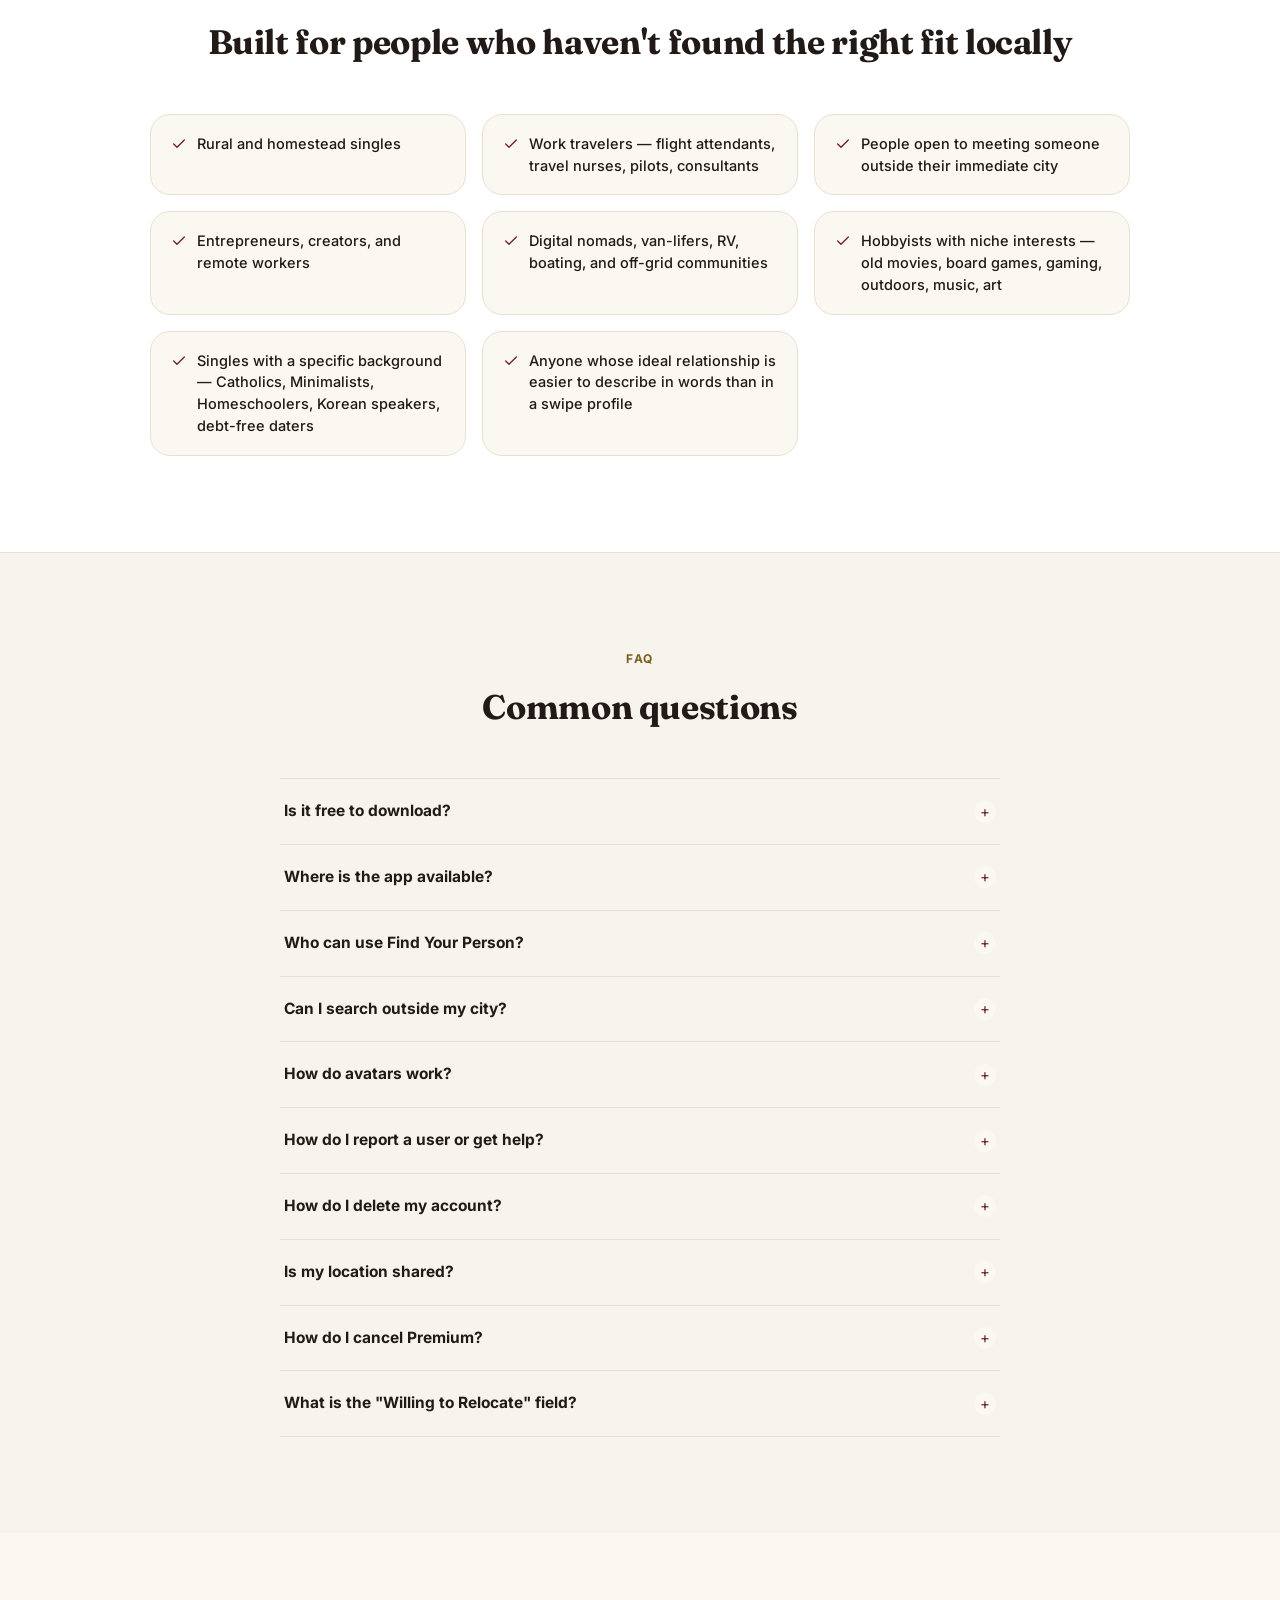
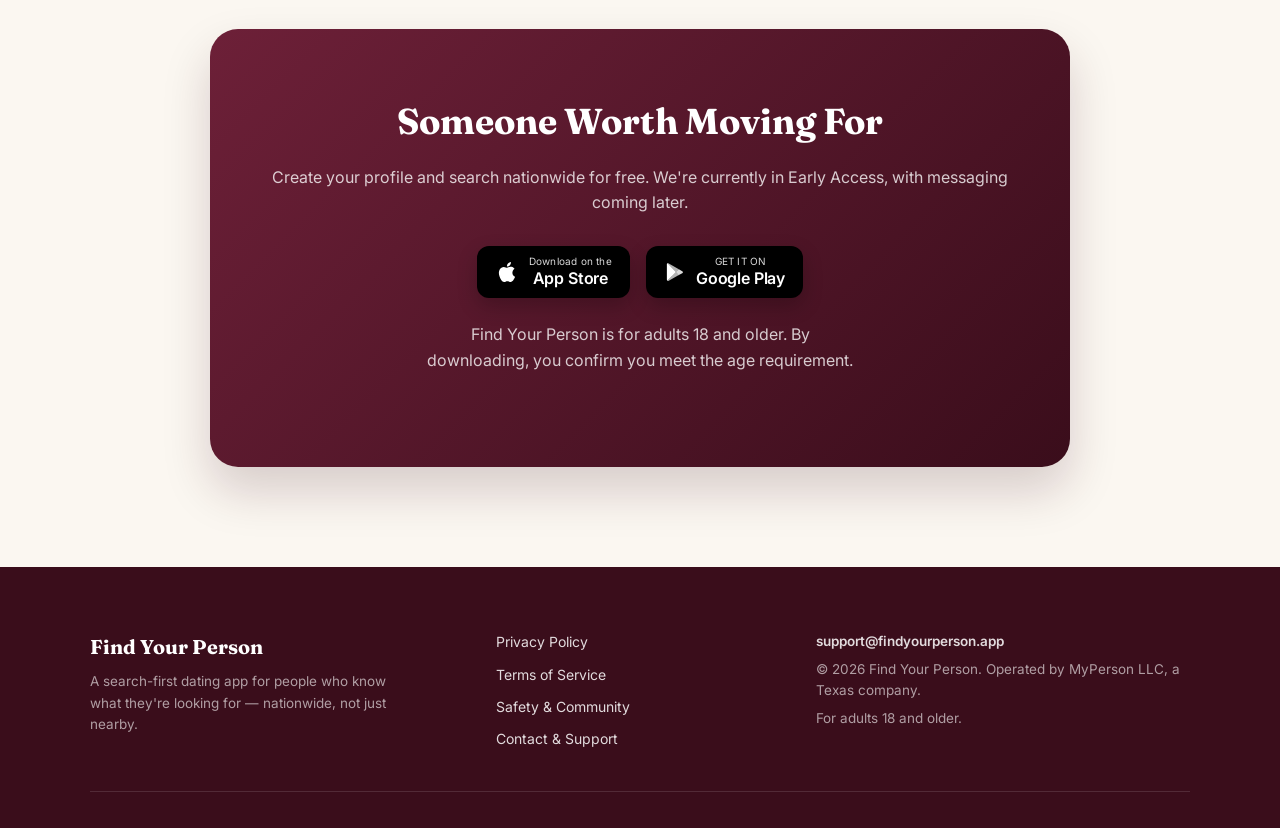
==== commit 355d97ec: "Homepage: new hero copy + Early Access messaging corrections - Hero H1 "Your person might not live n" ====
--- a/index.html
+++ b/index.html
@@ -44,7 +44,7 @@
       {
         "@type": "Question",
         "name": "Is it free to download?",
-        "acceptedAnswer": { "@type": "Answer", "text": "Yes. Find Your Person is free to download and free to search. Sending the first message to someone requires a Premium subscription ($4.99/month). Replying to messages is always free." }
+        "acceptedAnswer": { "@type": "Answer", "text": "Yes. Find Your Person is free to download, create a profile, and search. We're currently in Early Access, so messaging isn't available yet. When messaging opens, starting a conversation will require Premium ($4.99/month), while replying will be free." }
       },
       {
         "@type": "Question",
@@ -64,7 +64,7 @@
       {
         "@type": "Question",
         "name": "How do avatars work?",
-        "acceptedAnswer": { "@type": "Answer", "text": "Instead of public photos, Find Your Person creates a stylized AI avatar from a selfie you upload. Your avatar — not your real photo — is what appears on your public profile. You can choose to share real photos privately in one-on-one conversations once you're ready." }
+        "acceptedAnswer": { "@type": "Answer", "text": "Instead of public photos, Find Your Person creates a stylized AI avatar from a selfie you upload. Your avatar — not your real photo — is what appears on your public profile. Once messaging opens, you can choose to share real photos privately in one-on-one conversations when you're ready." }
       },
       {
         "@type": "Question",
@@ -120,11 +120,11 @@
       <div class="hero-grid">
         <div class="hero-copy">
           <span class="hero-eyebrow">Available on the App Store and Google Play</span>
-          <h1>Someone Worth Moving For</h1>
+          <h1>Your person might not live near you.</h1>
           <p>
-            Most dating apps show you who's nearby. Find Your Person shows you who's worth
-            it — search the entire US by values, lifestyle, and what you actually want in
-            a partner.
+            Most dating apps focus on who's nearby. Find Your Person lets you search across
+            the U.S. for someone who matches your values, lifestyle, and relationship
+            goals — and see who's willing to relocate.
           </p>
           <div class="badge-row" id="get-the-app">
             <a class="store-badge" href="https://apps.apple.com/app/find-your-person/id6770636823" target="_blank" rel="noopener">
@@ -215,7 +215,7 @@
           <div class="step-text">
             <span class="step-number">4</span>
             <strong>Avatars, not public photos.</strong>
-            <p>Public profiles use stylized avatars instead of real photos. Real photos can be shared privately in one-on-one conversations, when both people are ready.</p>
+            <p>Public profiles use stylized avatars instead of real photos. Real photos can be shared privately in one-on-one conversations once messaging opens (if both people choose to).</p>
           </div>
           <div class="step-visual">
             <img class="phone-screen" src="img/screenshot-avatars.png" alt="AI avatar selection — choose a style generated from your selfie" width="260" height="462" />
@@ -276,7 +276,7 @@
       <div class="faq-list">
         <details class="faq-item">
           <summary>Is it free to download?<span class="chevron"></span></summary>
-          <div class="faq-a">Yes. Find Your Person is free to download and free to search. Sending the first message to someone requires a Premium subscription ($4.99/month). Replying to messages is always free.</div>
+          <div class="faq-a">Yes. Find Your Person is free to download, create a profile, and search. We're currently in Early Access, so messaging isn't available yet. When messaging opens, starting a conversation will require Premium ($4.99/month), while replying will be free.</div>
         </details>
         <details class="faq-item">
           <summary>Where is the app available?<span class="chevron"></span></summary>
@@ -292,7 +292,7 @@
         </details>
         <details class="faq-item">
           <summary>How do avatars work?<span class="chevron"></span></summary>
-          <div class="faq-a">Instead of public photos, Find Your Person creates a stylized AI avatar from a selfie you upload. Your avatar — not your real photo — is what appears on your public profile. You can choose to share real photos privately in one-on-one conversations once you're ready.</div>
+          <div class="faq-a">Instead of public photos, Find Your Person creates a stylized AI avatar from a selfie you upload. Your avatar — not your real photo — is what appears on your public profile. Once messaging opens, you can choose to share real photos privately in one-on-one conversations when you're ready.</div>
         </details>
         <details class="faq-item">
           <summary>How do I report a user or get help?<span class="chevron"></span></summary>
@@ -321,8 +321,8 @@
   <!-- CTA -->
   <section class="cta-section">
     <div class="cta-panel">
-      <h2>Download Free</h2>
-      <p>Search is free. Sending the first message requires Premium ($4.99/month).</p>
+      <h2>Someone Worth Moving For</h2>
+      <p>Create your profile and search nationwide for free. We're currently in Early Access, with messaging coming later.</p>
       <div class="badge-row">
         <a href="https://apps.apple.com/app/find-your-person/id6770636823" class="store-badge" target="_blank" rel="noopener">
           <svg width="24" height="24" viewBox="0 0 24 24" fill="white"><path d="M18.71 19.5c-.83 1.24-1.71 2.45-3.05 2.47-1.34.03-1.77-.79-3.29-.79-1.53 0-2 .77-3.27.82-1.31.05-2.3-1.32-3.14-2.53C4.25 17 2.94 12.45 4.7 9.39c.87-1.52 2.43-2.48 4.12-2.51 1.28-.02 2.5.87 3.29.87.78 0 2.26-1.07 3.8-.91.65.03 2.47.26 3.64 1.98-.09.06-2.17 1.28-2.15 3.81.03 3.02 2.65 4.03 2.68 4.04-.03.07-.42 1.44-1.38 2.83M13 3.5c.73-.83 1.94-1.46 2.94-1.5.13 1.17-.34 2.35-1.04 3.19-.69.85-1.83 1.51-2.95 1.42-.15-1.15.41-2.35 1.05-3.11z"/></svg>
--- a/styles.css
+++ b/styles.css
@@ -546,6 +546,7 @@
   font-weight: 700;
   color: var(--white);
   margin-bottom: 14px;
+  text-wrap: balance;
 }
 
 .cta-panel p {
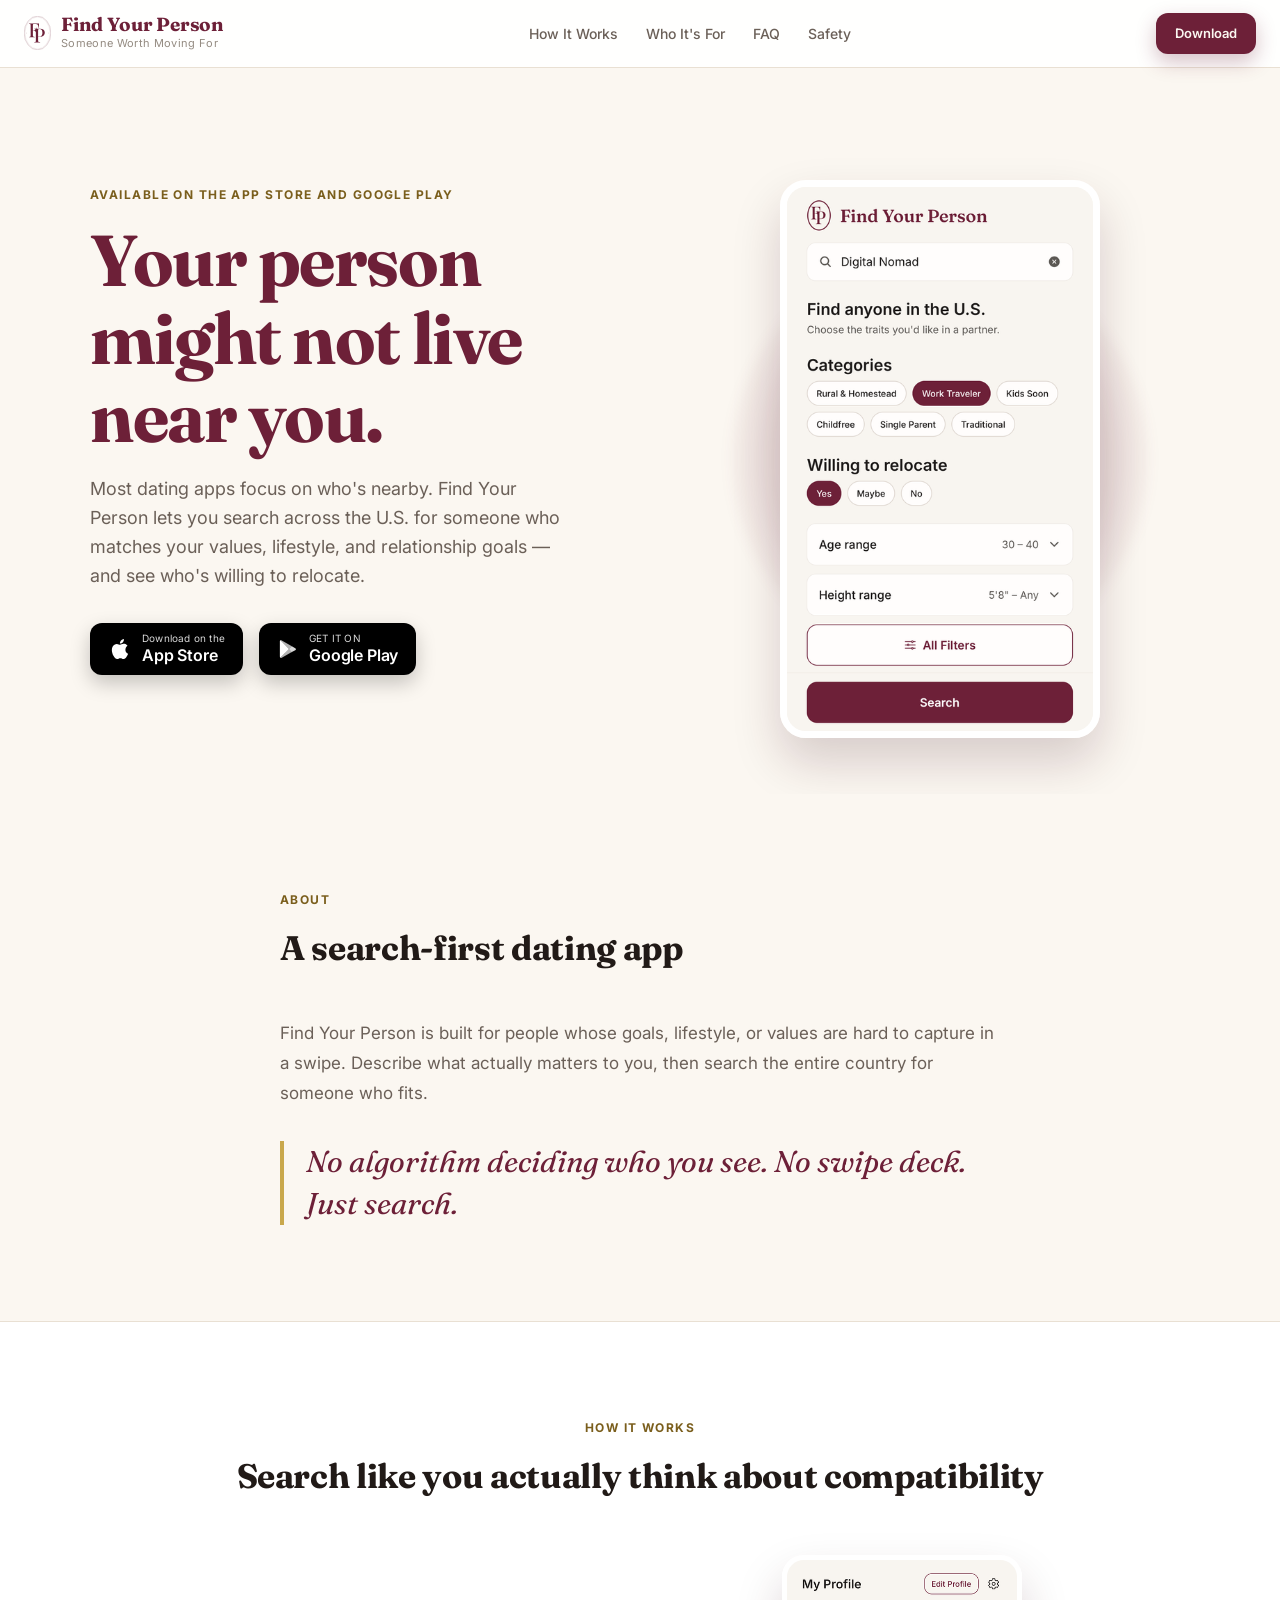
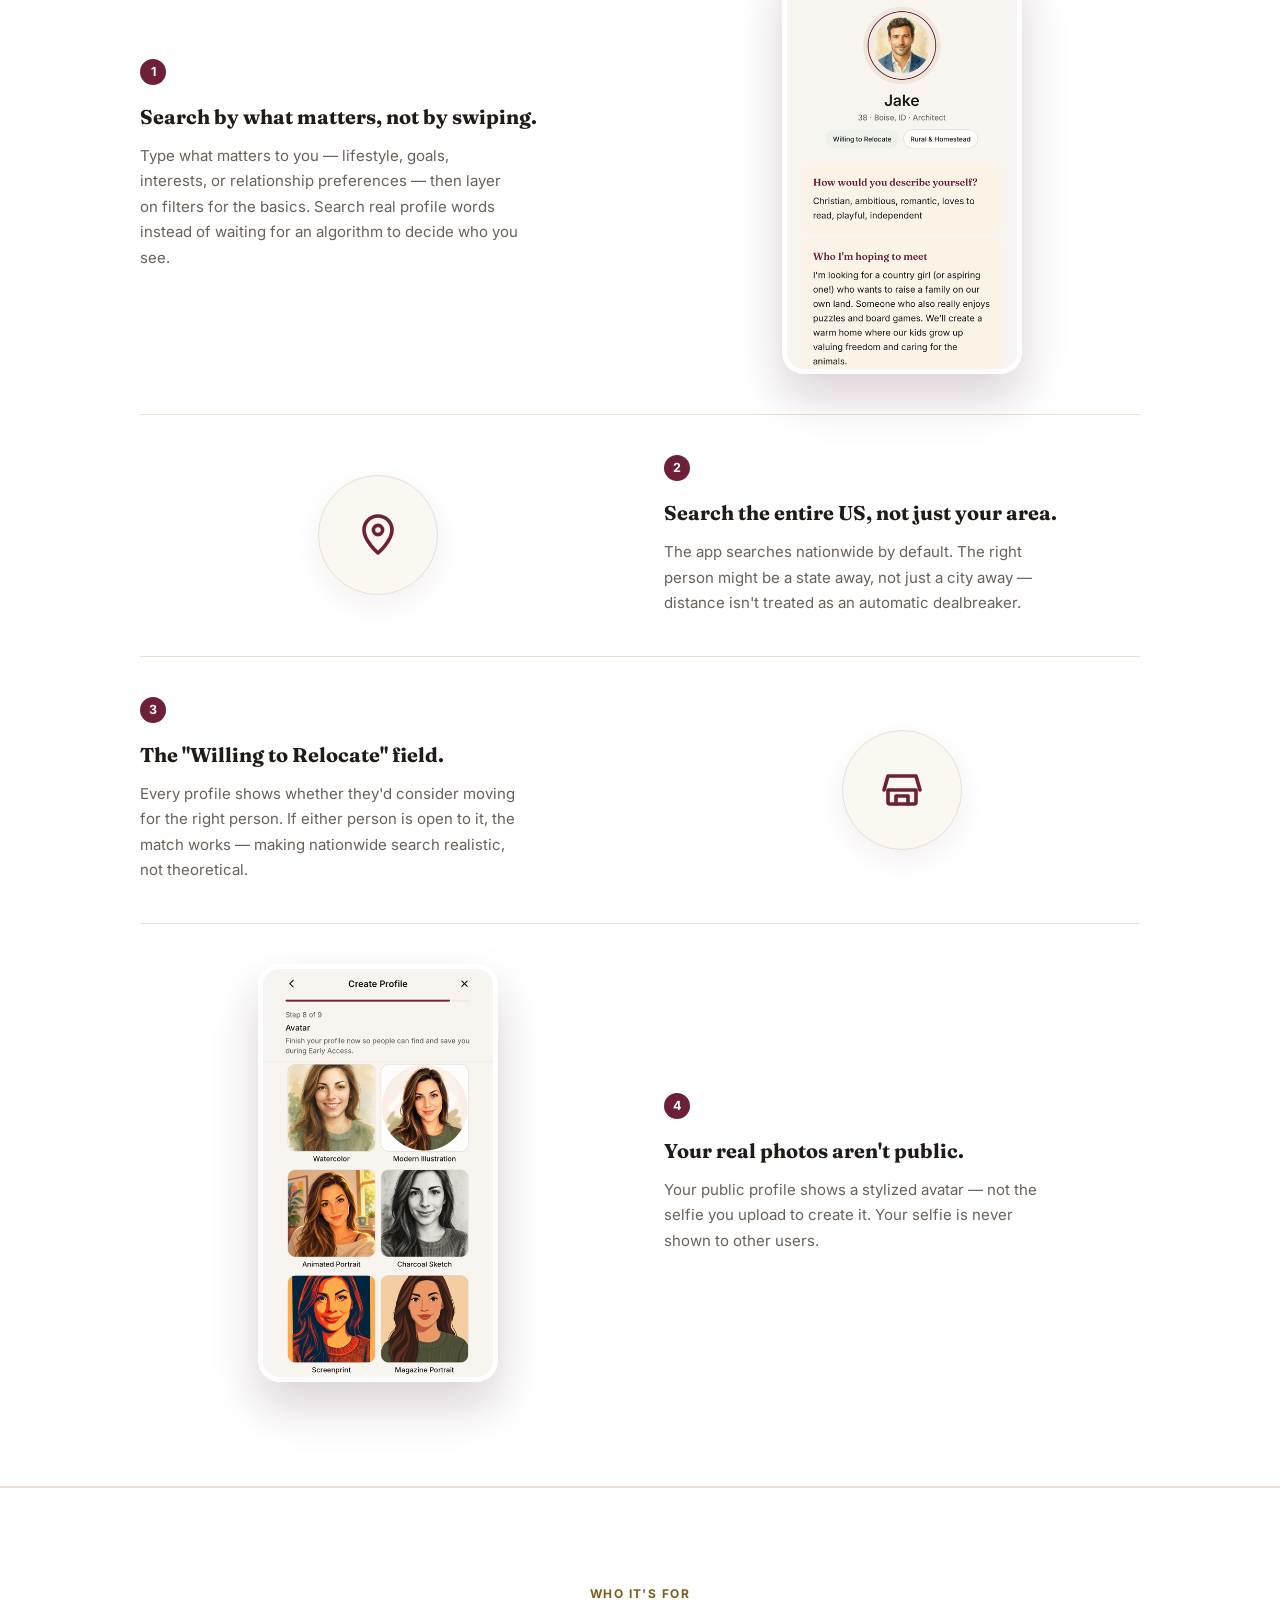
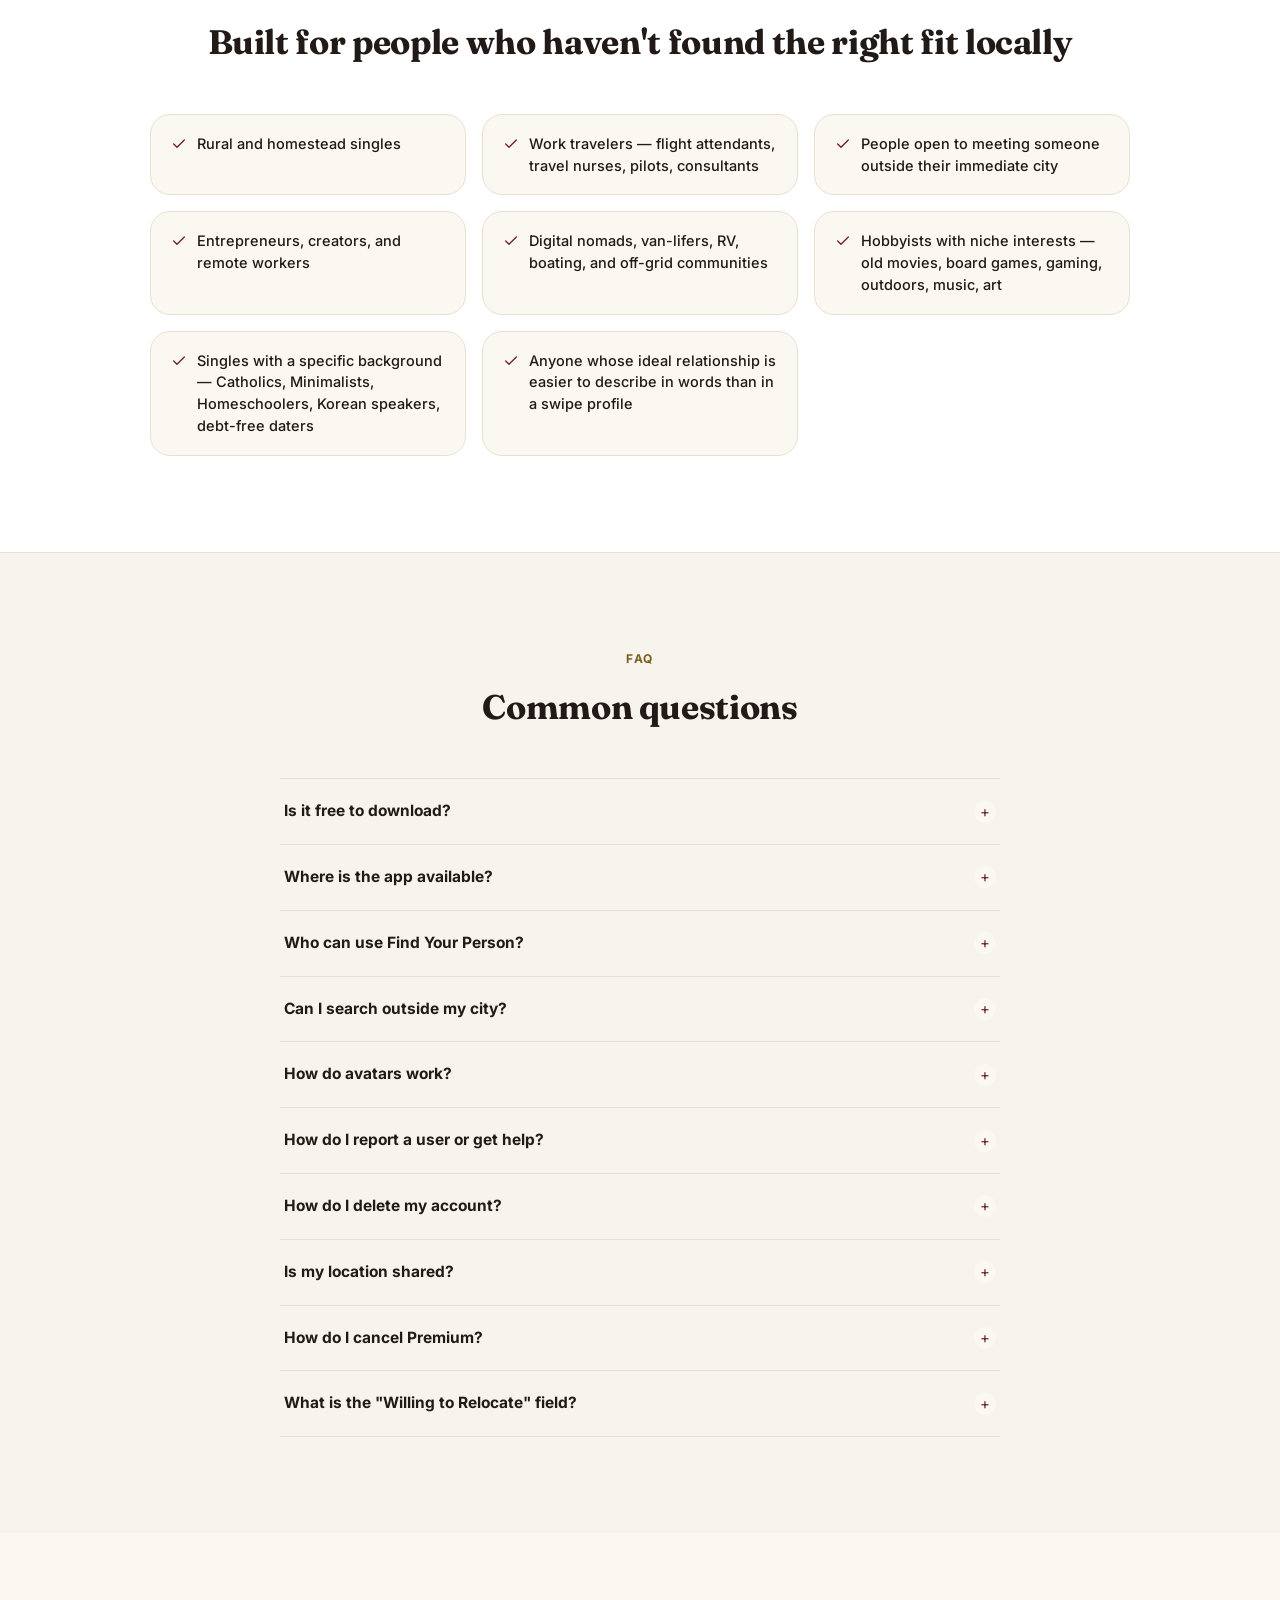
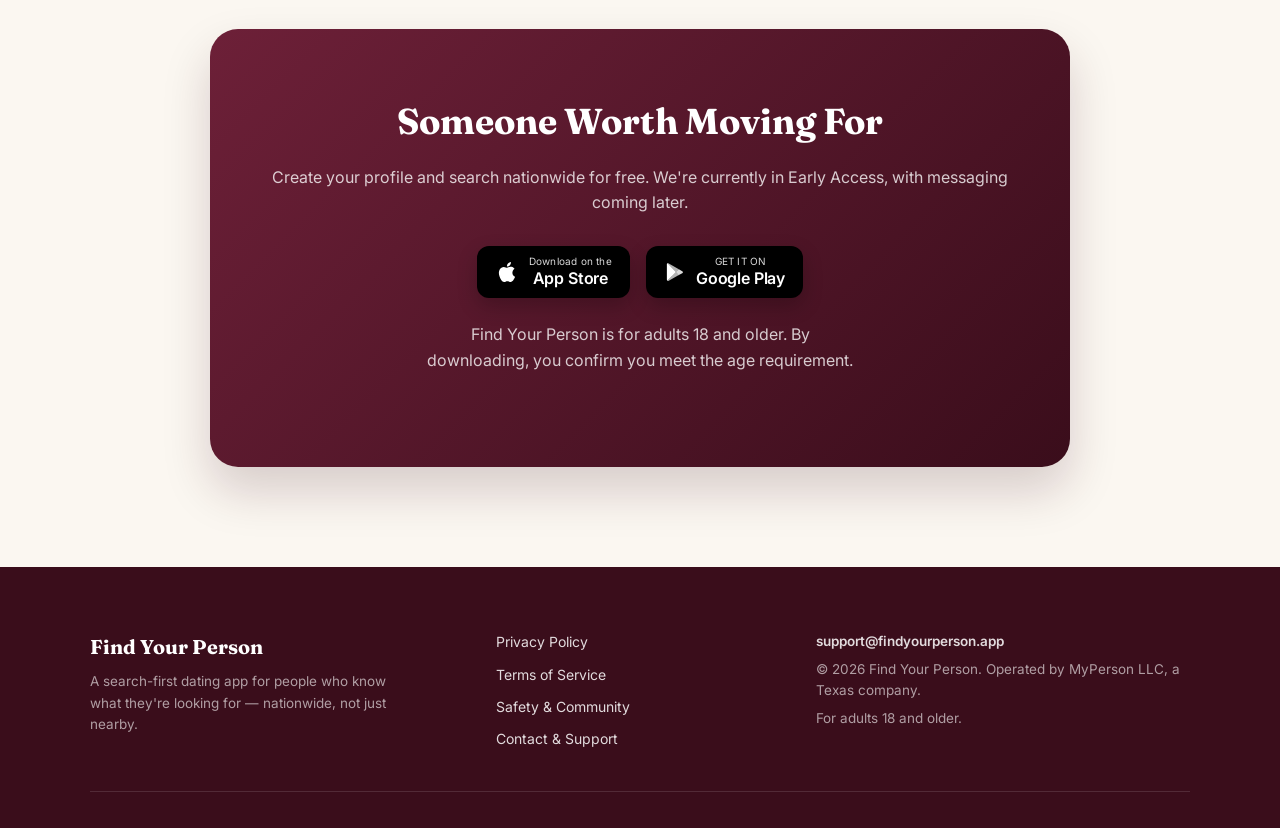
==== commit 5eb5d0ad: "Homepage: frame avatars as a privacy benefit - How It Works #4: "Your real photos aren't public." + " ====
--- a/index.html
+++ b/index.html
@@ -64,7 +64,7 @@
       {
         "@type": "Question",
         "name": "How do avatars work?",
-        "acceptedAnswer": { "@type": "Answer", "text": "Instead of public photos, Find Your Person creates a stylized AI avatar from a selfie you upload. Your avatar — not your real photo — is what appears on your public profile. Once messaging opens, you can choose to share real photos privately in one-on-one conversations when you're ready." }
+        "acceptedAnswer": { "@type": "Answer", "text": "Instead of public photos, Find Your Person creates a stylized AI avatar from a selfie you upload. Your avatar — not your real photo — is what appears on your public profile. Your selfie is never shown to other users. Once messaging opens, you decide what to share in private one-on-one conversations." }
       },
       {
         "@type": "Question",
@@ -214,8 +214,8 @@
         <div class="step-row step-row--reverse">
           <div class="step-text">
             <span class="step-number">4</span>
-            <strong>Avatars, not public photos.</strong>
-            <p>Public profiles use stylized avatars instead of real photos. Real photos can be shared privately in one-on-one conversations once messaging opens (if both people choose to).</p>
+            <strong>Your real photos aren't public.</strong>
+            <p>Your public profile shows a stylized avatar — not the selfie you upload to create it. Your selfie is never shown to other users.</p>
           </div>
           <div class="step-visual">
             <img class="phone-screen" src="img/screenshot-avatars.png" alt="AI avatar selection — choose a style generated from your selfie" width="260" height="462" />
@@ -292,7 +292,7 @@
         </details>
         <details class="faq-item">
           <summary>How do avatars work?<span class="chevron"></span></summary>
-          <div class="faq-a">Instead of public photos, Find Your Person creates a stylized AI avatar from a selfie you upload. Your avatar — not your real photo — is what appears on your public profile. Once messaging opens, you can choose to share real photos privately in one-on-one conversations when you're ready.</div>
+          <div class="faq-a">Instead of public photos, Find Your Person creates a stylized AI avatar from a selfie you upload. Your avatar — not your real photo — is what appears on your public profile. Your selfie is never shown to other users. Once messaging opens, you decide what to share in private one-on-one conversations.</div>
         </details>
         <details class="faq-item">
           <summary>How do I report a user or get help?<span class="chevron"></span></summary>
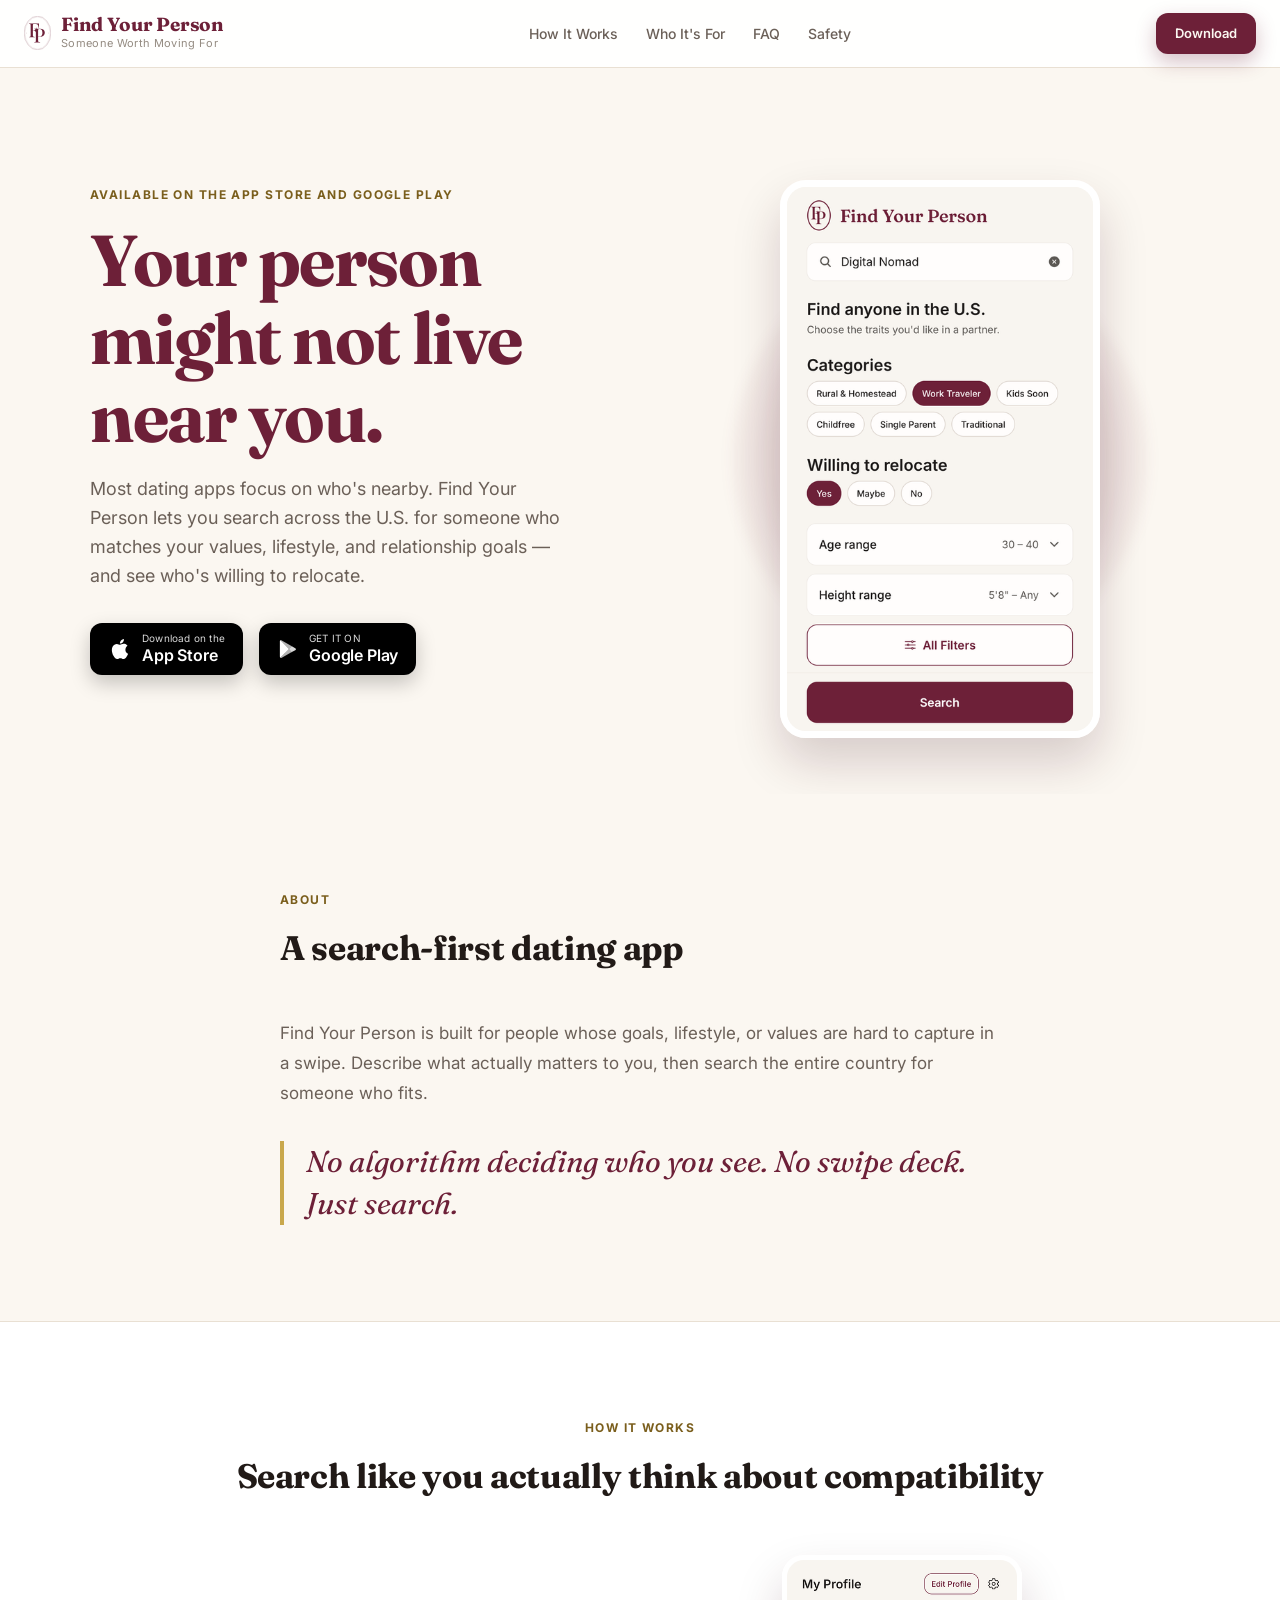
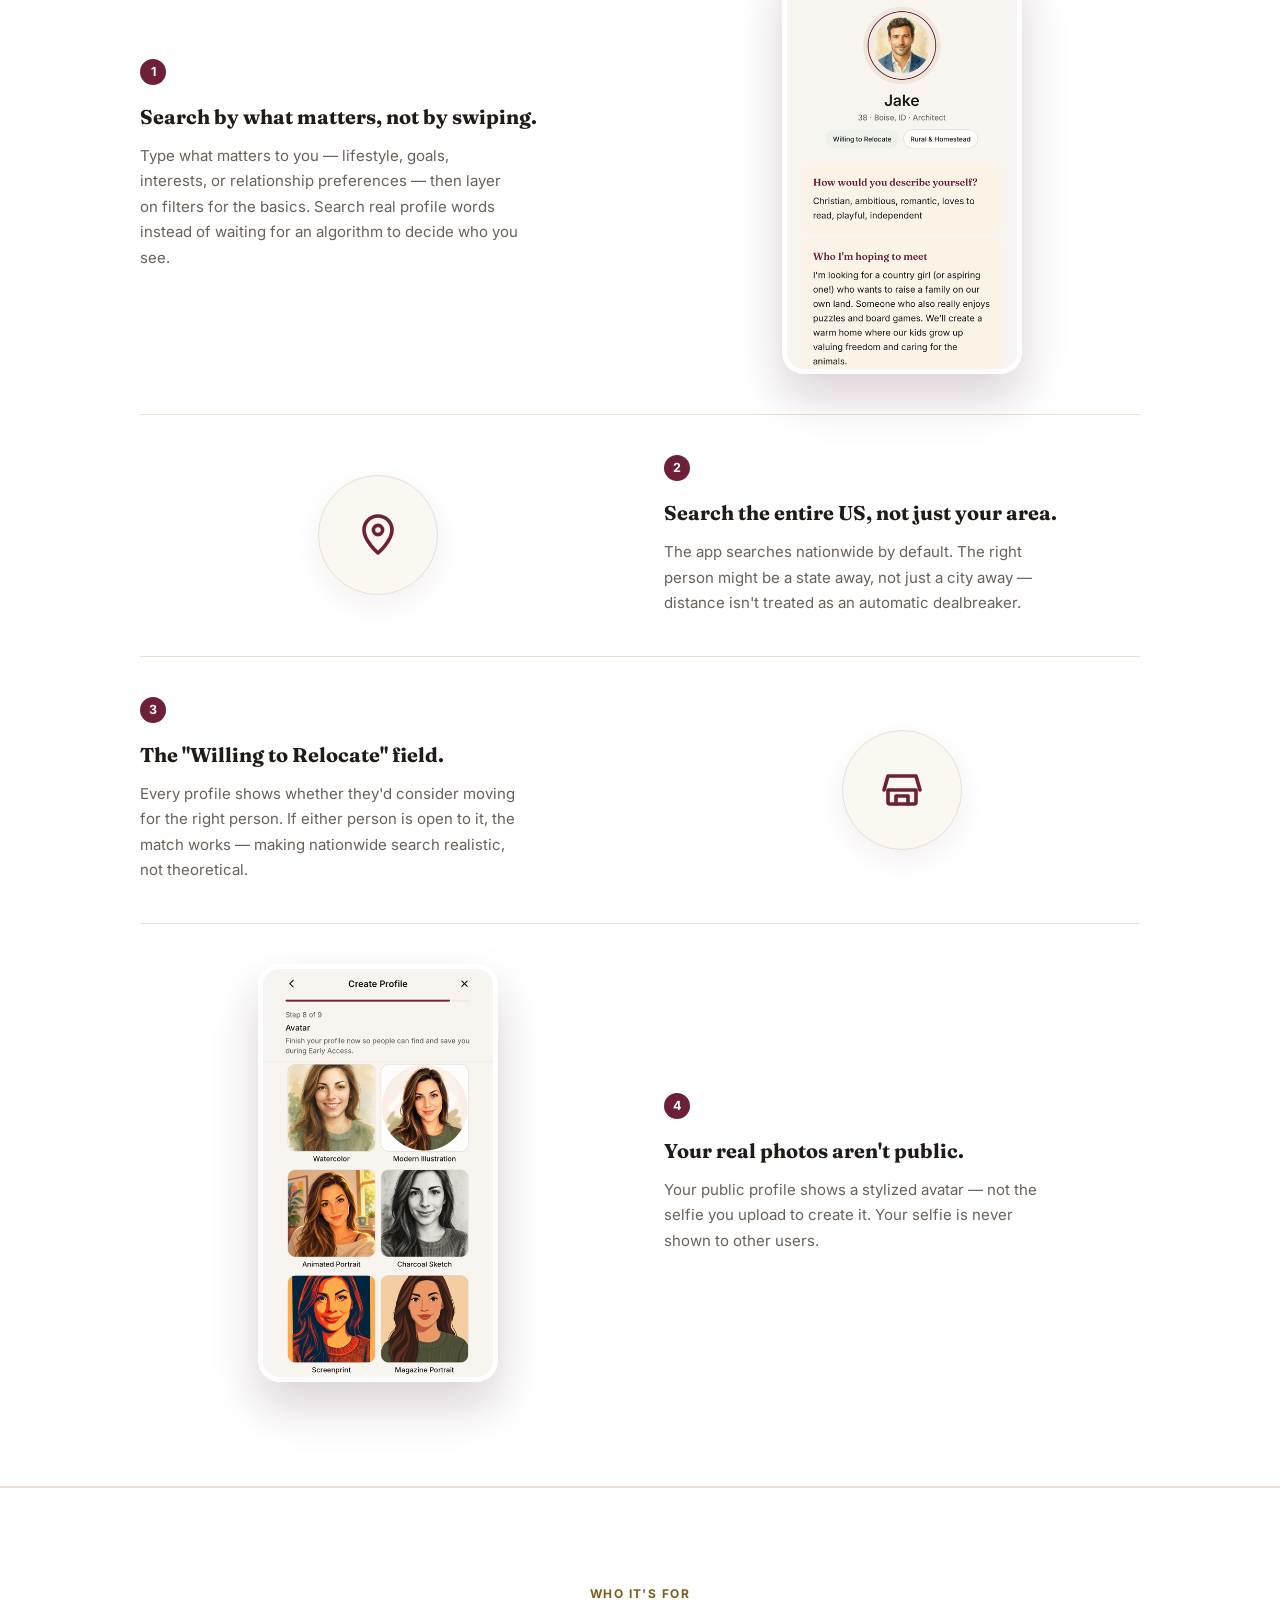
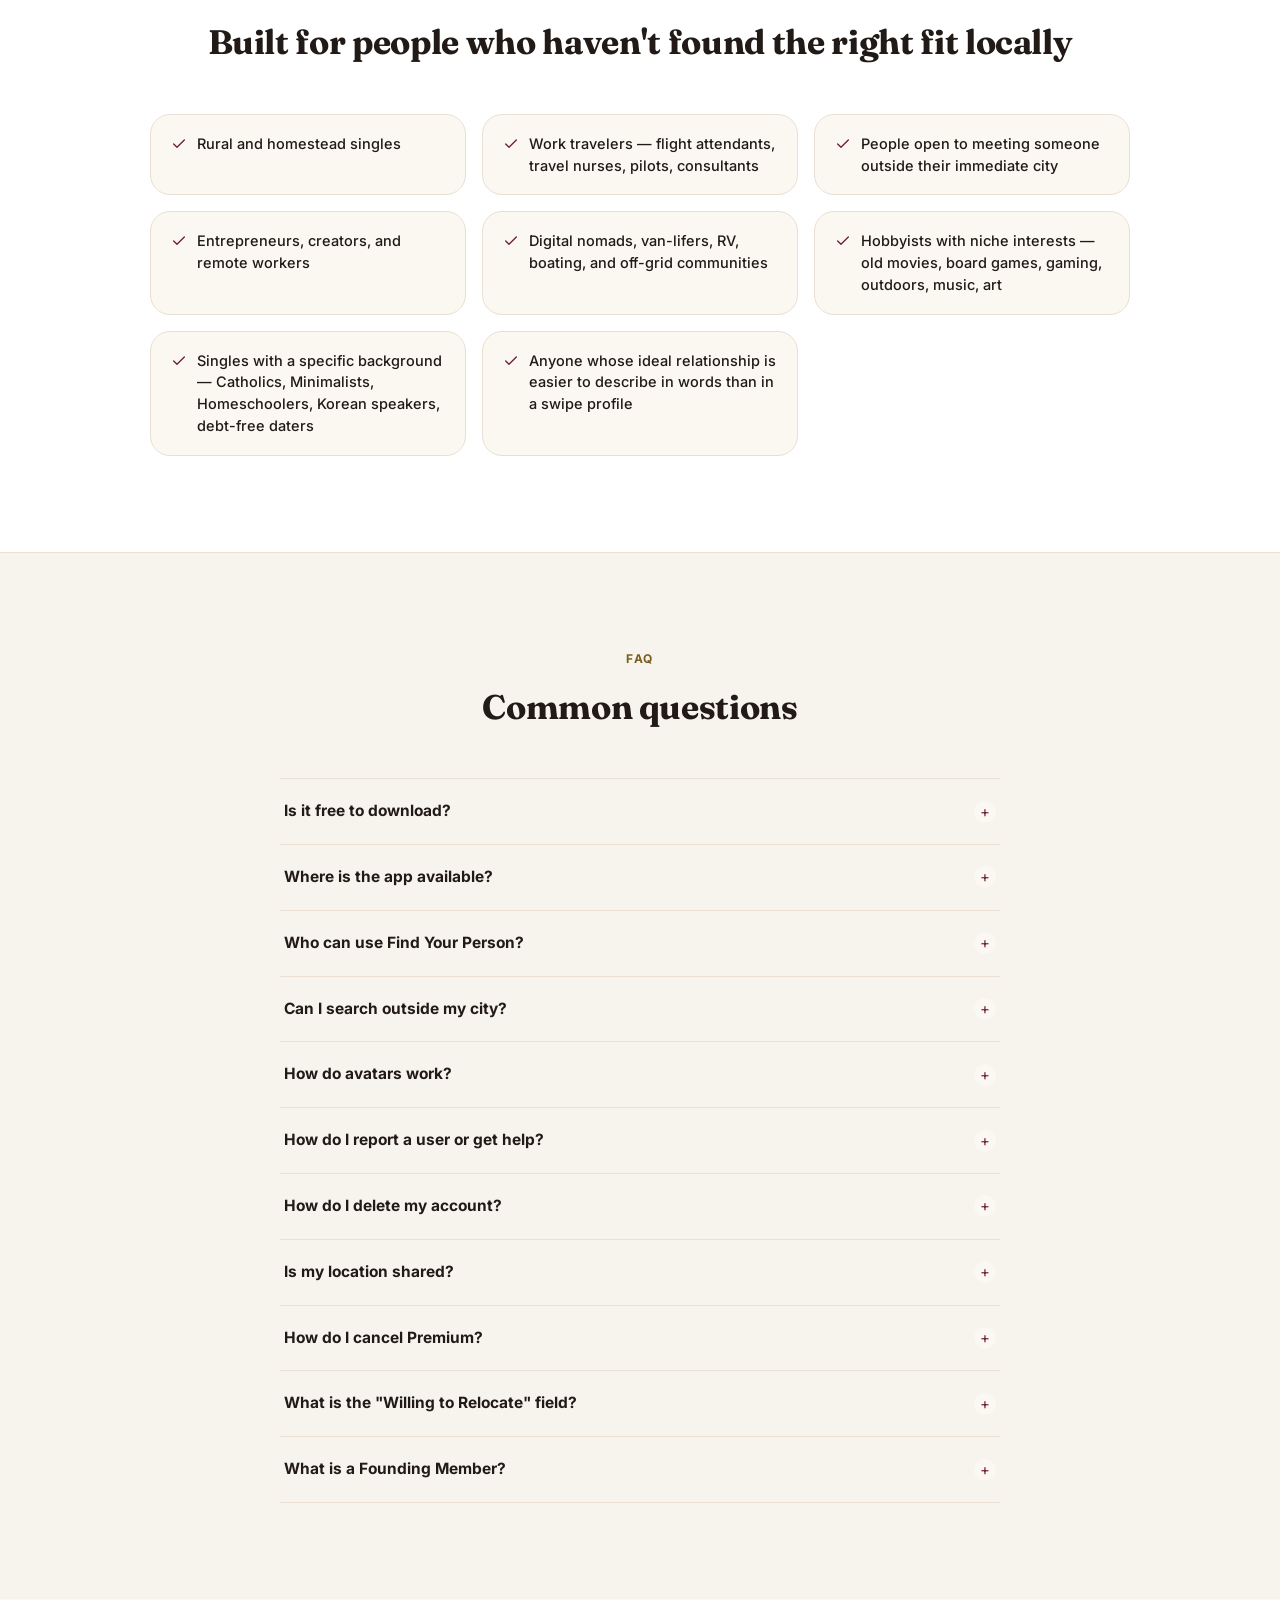
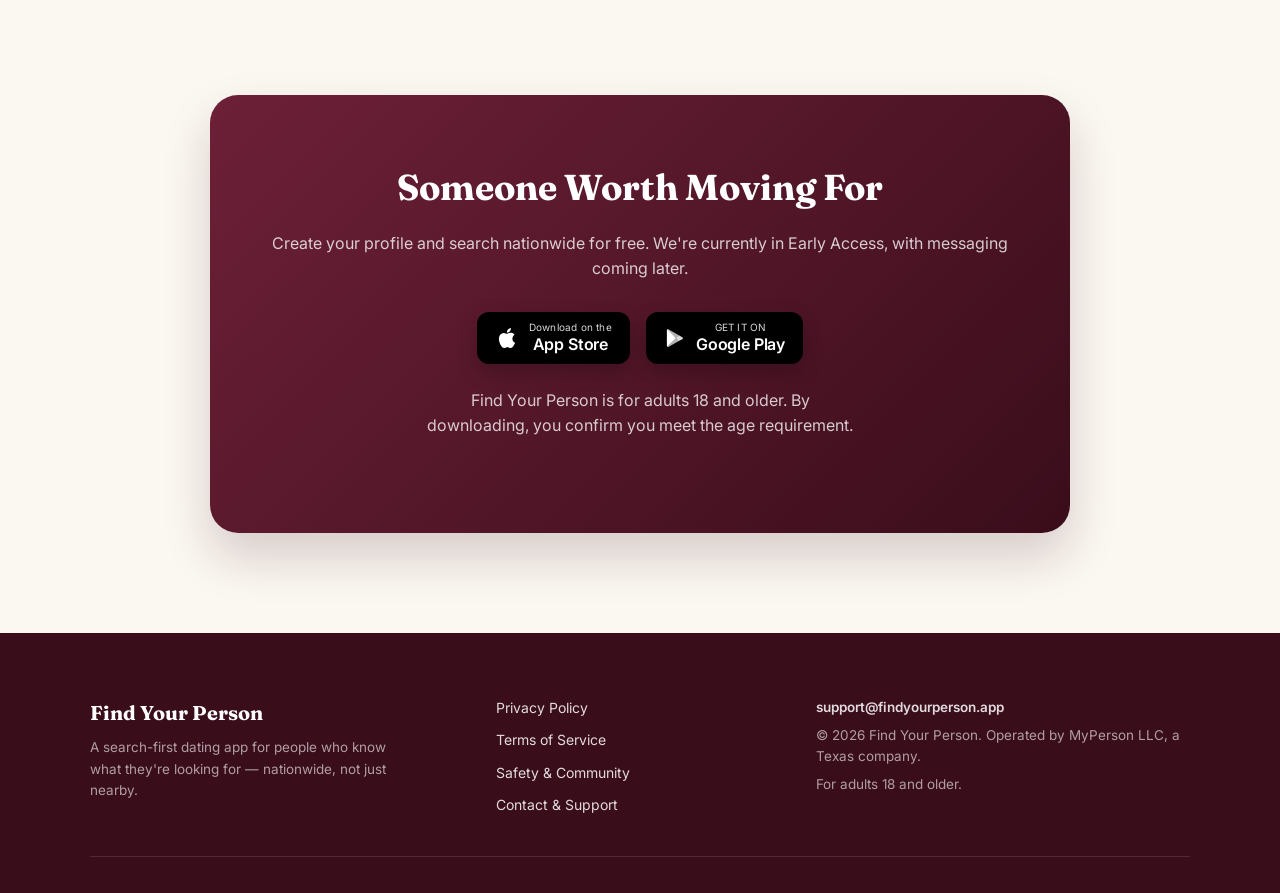
==== commit d9a5755a: "Landing pages Phase 2: Founding offer, generated app screenshots, first-party counters - /homesteade" ====
--- a/index.html
+++ b/index.html
@@ -90,6 +90,11 @@
         "@type": "Question",
         "name": "What is the \"Willing to Relocate\" field?",
         "acceptedAnswer": { "@type": "Answer", "text": "Every profile includes a field indicating whether the person would consider relocating for the right relationship. If either person is willing to move, the match is viable — it's what makes nationwide compatibility realistic rather than theoretical." }
+      },
+      {
+        "@type": "Question",
+        "name": "What is a Founding Member?",
+        "acceptedAnswer": { "@type": "Answer", "text": "Our first 100 qualifying members become Founding Members. To qualify, complete your profile and redeem an eligible promo code: a friend's referral code, or a code from one of our pages such as findyourperson.app/founding. Founding Members get free Premium through one year after messaging opens, plus exclusive benefits. You don't need a code to join: anyone can create a profile and search for free." }
       }
     ]
   }
@@ -314,6 +319,10 @@
           <summary>What is the "Willing to Relocate" field?<span class="chevron"></span></summary>
           <div class="faq-a">Every profile includes a field indicating whether the person would consider relocating for the right relationship. If either person is willing to move, the match is viable — it's what makes nationwide compatibility realistic rather than theoretical.</div>
         </details>
+        <details class="faq-item">
+          <summary>What is a Founding Member?<span class="chevron"></span></summary>
+          <div class="faq-a">Our first 100 qualifying members become Founding Members. To qualify, complete your profile and redeem an eligible promo code: a friend's referral code, or a code from one of our pages such as <a href="/founding">findyourperson.app/founding</a>. Founding Members get free Premium through one year after messaging opens, plus exclusive benefits. You don't need a code to join: anyone can create a profile and search for free.</div>
+        </details>
       </div>
     </div>
   </section>
@@ -364,5 +373,6 @@
   </footer>
 
   <script src="script.js"></script>
+  <script src="analytics.js" defer></script>
 </body>
 </html>
--- a/styles.css
+++ b/styles.css
@@ -221,6 +221,12 @@
   letter-spacing: -0.02em;
 }
 
+/* Audience landing pages only (the homepage hero has no --landing class):
+   even line lengths so long headlines don't strand a word on the last line. */
+.hero--landing h1 {
+  text-wrap: balance;
+}
+
 .hero-copy p {
   font-size: 18px;
   color: var(--text-secondary);
@@ -334,6 +340,10 @@
   color: var(--text-secondary);
   line-height: 1.75;
 }
+/* Landing pages have two About paragraphs; the homepage has one, so this never applies there. */
+.about-body + .about-body {
+  margin-top: 16px;
+}
 .about-quote {
   font-family: var(--font-display);
   font-style: italic;
@@ -707,6 +717,129 @@
 
 .legal-page a { color: var(--burgundy); }
 
+/* FOUNDING PAGE (/founding) — the general Founding Member offer + public code */
+.founding-page {
+  max-width: var(--prose-max);
+  margin: 72px auto 24px;
+  padding: 0 24px;
+}
+.founding-page h1 {
+  font-family: var(--font-display);
+  font-size: 40px;
+  font-weight: 700;
+  color: var(--burgundy);
+  text-align: center;
+  letter-spacing: -0.01em;
+  margin-bottom: 20px;
+}
+.founding-page h2 {
+  font-family: var(--font-display);
+  font-size: 24px;
+  font-weight: 600;
+  color: var(--ink);
+  margin: 40px 0 16px;
+}
+.founding-lede {
+  font-size: 18px;
+  line-height: 1.7;
+  color: var(--text-secondary);
+  text-align: center;
+  margin-bottom: 32px;
+}
+.founding-lede strong { color: var(--ink); }
+.founding-code-card {
+  background: var(--paper);
+  border: 1px solid var(--border);
+  border-radius: var(--radius-card);
+  box-shadow: var(--shadow-card);
+  padding: 28px 24px;
+  text-align: center;
+}
+.founding-code-label {
+  display: block;
+  font-size: 12px;
+  font-weight: 700;
+  letter-spacing: 0.12em;
+  text-transform: uppercase;
+  color: var(--gold-text);
+  margin-bottom: 12px;
+}
+.founding-code-row {
+  display: flex;
+  align-items: center;
+  justify-content: center;
+  gap: 16px;
+  flex-wrap: wrap;
+}
+.founding-code {
+  font-family: var(--font-body);
+  font-size: 30px;
+  font-weight: 700;
+  letter-spacing: 0.14em;
+  color: var(--burgundy);
+  background: var(--cream);
+  border: 2px dashed var(--gold);
+  border-radius: var(--radius-button);
+  padding: 8px 20px;
+  user-select: all;
+}
+.founding-code-status {
+  min-height: 20px;
+  margin-top: 10px;
+  font-size: 14px;
+  font-weight: 600;
+  color: var(--burgundy);
+}
+.founding-referral-note {
+  margin-top: 8px;
+  font-size: 14px;
+  line-height: 1.6;
+  color: var(--text-muted);
+}
+.founding-steps {
+  padding-left: 22px;
+  color: var(--text-secondary);
+  line-height: 1.7;
+}
+.founding-steps li { margin-bottom: 10px; }
+.founding-steps strong { color: var(--ink); }
+.founding-fine {
+  font-size: 14px;
+  color: var(--text-muted);
+  margin-top: 8px;
+}
+.founding-benefits {
+  list-style: none;
+  background: var(--paper);
+  border: 1px solid var(--border);
+  border-radius: var(--radius-card);
+  padding: 8px 24px;
+}
+.founding-benefits li {
+  padding: 16px 0;
+  border-bottom: 1px solid var(--border);
+}
+.founding-benefits li:last-child { border-bottom: 0; }
+.founding-benefits strong { display: block; color: var(--ink); margin-bottom: 4px; }
+.founding-benefits span { color: var(--text-secondary); line-height: 1.6; }
+.founding-page a { color: var(--burgundy); }
+.founding-note {
+  margin-top: 32px;
+  padding: 20px 24px;
+  background: var(--cream);
+  border-radius: var(--radius-card);
+  color: var(--text-secondary);
+  line-height: 1.7;
+}
+.founding-note p + p { margin-top: 12px; }
+.founding-note strong { color: var(--ink); }
+@media (max-width: 480px) {
+  .founding-page { margin-top: 48px; padding: 0 16px; }
+  .founding-page h1 { font-size: 32px; }
+  .founding-lede { font-size: 16px; }
+  .founding-code { font-size: 24px; padding: 8px 14px; }
+}
+
 /* CONTACT PAGE */
 .contact-page {
   max-width: 560px;
@@ -791,3 +924,110 @@
   .cta-panel { padding: 48px 24px; }
   .nav-brand .tagline { display: none; }
 }
+
+/* ── AUDIENCE LANDING PAGES: lifestyle hero, offer, search ideas (2026-11-24) ── */
+/* Hero visual: lifestyle photo with the app screenshot overlapping it. */
+.hero-visual--lifestyle {
+  display: block;
+  min-height: 0;
+  padding-bottom: 56px;
+}
+.lifestyle-frame {
+  border-radius: 24px;
+  overflow: hidden;
+  box-shadow: var(--shadow-lift);
+  aspect-ratio: 4 / 5;
+  max-height: 560px;
+  margin-left: 56px;
+}
+.lifestyle-img { display: block; width: 100%; height: 100%; object-fit: cover; object-position: 30% 60%; }
+.phone-frame--overlap {
+  position: absolute;
+  left: 0;
+  bottom: 0;
+  width: 220px;
+}
+.phone-frame--overlap .phone-main-single { width: 100%; border-width: 6px; border-radius: 22px; }
+.shot-caption {
+  margin-top: 10px;
+  font-size: 12px;
+  color: var(--text-muted);
+  text-align: center;
+}
+.step-visual:has(.shot-caption) { flex-direction: column; align-items: center; }
+.step-visual .shot-caption { max-width: 260px; margin-left: auto; margin-right: auto; }
+
+/* Founding Member offer (shared component; copy lives in _landing/config.mjs). */
+.offer-card {
+  margin-top: 24px;
+  max-width: 480px;
+  background: var(--paper);
+  border: 1px solid var(--border);
+  border-left: 4px solid var(--gold);
+  border-radius: 16px;
+  box-shadow: var(--shadow-card);
+  padding: 18px 20px 14px;
+  text-align: left;
+}
+.offer-card .offer-title { font-size: 16px; font-weight: 700; color: var(--ink); margin: 0 0 6px; max-width: none; }
+.offer-card .offer-body { font-size: 14px; line-height: 1.55; color: var(--text-secondary); margin: 0 0 12px; max-width: none; }
+.offer-code-row { display: flex; align-items: center; gap: 12px; flex-wrap: wrap; }
+.offer-code {
+  font-family: var(--font-body);
+  font-size: 20px;
+  font-weight: 700;
+  letter-spacing: 0.12em;
+  color: var(--burgundy);
+  background: var(--cream);
+  border: 2px dashed var(--gold);
+  border-radius: 10px;
+  padding: 4px 14px;
+  user-select: all;
+}
+.offer-card .offer-status { min-height: 18px; margin: 6px 0 0; font-size: 13px; font-weight: 600; color: var(--burgundy); max-width: none; }
+.offer-card .offer-note { font-size: 13px; line-height: 1.5; color: var(--text-muted); margin: 2px 0 0; max-width: none; }
+.offer-card .offer-note a { color: var(--burgundy); font-weight: 600; }
+.offer-card--cta { margin: 28px auto 8px; color: var(--ink); }
+
+/* Search ideas */
+.examples-section { padding: 0 24px var(--section-pad); }
+.examples-inner { max-width: 980px; margin: 0 auto; }
+.examples-intro { color: var(--text-secondary); font-size: 17px; margin: -4px 0 24px; max-width: 640px; }
+.examples-grid { display: grid; grid-template-columns: repeat(auto-fit, minmax(260px, 1fr)); gap: 16px; }
+.example-card {
+  background: var(--paper);
+  border: 1px solid var(--border);
+  border-radius: var(--radius-card);
+  box-shadow: var(--shadow-card);
+  padding: 20px;
+}
+.example-text { font-weight: 600; color: var(--ink); line-height: 1.45; margin-bottom: 14px; }
+.example-search {
+  display: flex; align-items: center; gap: 8px;
+  border: 1px solid var(--border); border-radius: 12px; background: var(--cream);
+  padding: 9px 12px; color: var(--text-muted); font-size: 15px;
+}
+.example-search span { color: var(--ink); }
+.example-chips { display: flex; flex-wrap: wrap; gap: 6px; margin-top: 10px; }
+.example-chip {
+  font-size: 13px; font-weight: 600; color: var(--white); background: var(--burgundy);
+  border-radius: var(--radius-pill); padding: 5px 12px;
+}
+.examples-fine { margin-top: 16px; font-size: 13px; color: var(--text-muted); max-width: 720px; }
+
+@media (max-width: 860px) {
+  .offer-card--hero { margin-left: auto; margin-right: auto; }
+  .examples-inner { text-align: center; }
+  .examples-intro, .examples-fine { margin-left: auto; margin-right: auto; }
+  .example-card { text-align: left; }
+  .hero-visual--lifestyle { margin-top: 36px; max-width: 520px; margin-left: auto; margin-right: auto; padding-bottom: 72px; }
+  .lifestyle-frame { aspect-ratio: 3 / 2; margin-left: 0; }
+  .phone-frame--overlap { width: 150px; left: 12px; bottom: 24px; }
+  .hero-visual--lifestyle { padding-bottom: 0; }
+  .hero-visual--lifestyle .lifestyle-frame { margin-bottom: 0; }
+}
+@media (max-width: 480px) {
+  .offer-card { padding: 16px 16px 12px; }
+  .offer-code { font-size: 18px; }
+  .phone-frame--overlap { width: 120px; bottom: 20px; }
+}
